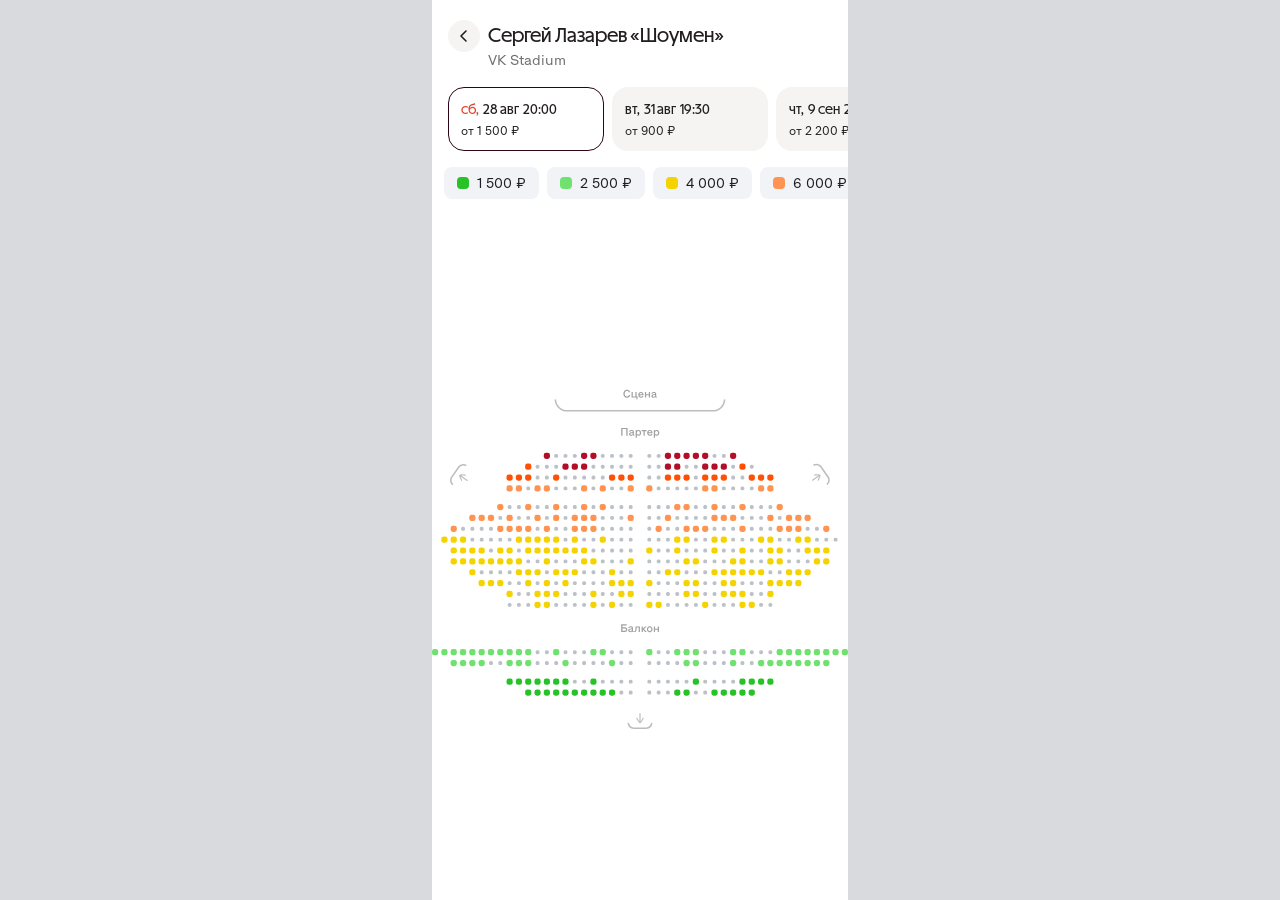
==== index.html @ 4e44afb6 "Начальная загрузка прототипа схемы зала Co-Authored-By: Claude Opus 5.5 (1M context) <noreply@anthro" ====
<!doctype html>
<html lang="ru">
<head>
    <meta charset="utf-8">
    <title>Схема зала — TLND-15971</title>
    <meta name="viewport" content="width=device-width, initial-scale=1, maximum-scale=1, user-scalable=no">
    <link rel="stylesheet" href="css/colors_and_type.css">
    <link rel="stylesheet" href="css/styles.css">
</head>
<body>
<div class="app">
    <!-- 1. Шапка -->
    <header class="header">
        <!-- заголовок -->
        <div class="title">
            <button class="icon-btn" type="button" aria-label="Назад"></button>
            <div class="title-text">
                <div class="ttl">
                    <span class="ttl-inner"></span>
                    <span class="ttl-fade ttl-fade-l"></span>
                    <span class="ttl-fade ttl-fade-r"></span>
                </div>
                <div class="sub"></div>
            </div>
        </div>
        <!-- лента сеансов -->
        <div class="tabs">
            <div class="scroller"></div>
        </div>
        <!-- легенда цен -->
        <div class="legend"></div>
    </header>

    <!-- 2. Схема зала (пан/зум) -->
    <div class="map-viewport">
        <div class="map-content">
            <!-- инлайн-SVG схемы инжектится из assets/hall.svg (вектор в DOM) -->
            <div class="hall-svg" role="img" aria-label="Схема зала"></div>
        </div>
    </div>

    <!-- 3. Нижний блок: билеты + CTA -->
    <div class="floating">
        <div class="slider"><div class="slider-track"></div></div>
        <button class="cta" type="button"></button>
    </div>
</div>

<script type="module" src="js/main.js"></script>
</body>
</html>
---- css/colors_and_type.css ----
/* ============================================================
   Granit Design System — Foundation tokens (Light)
   Source: skill-granit-library/DESIGN.md (Granit Base Figma)
   ============================================================ */

/* ---------- Fonts ---------- */
@font-face {
  font-family: "Tercia";
  src: url("../fonts/Tercia-Light.otf") format("opentype");
  font-weight: 300;
  font-style: normal;
  font-display: swap;
}
@font-face {
  font-family: "Tercia";
  src: url("../fonts/Tercia-Regular.otf") format("opentype");
  font-weight: 400;
  font-style: normal;
  font-display: swap;
}
@font-face {
  font-family: "Statika";
  src: url("../fonts/Statika-Light.otf") format("opentype");
  font-weight: 300;
  font-style: normal;
  font-display: swap;
}
@font-face {
  font-family: "Statika";
  src: url("../fonts/Statika-Regular.otf") format("opentype");
  font-weight: 400;
  font-style: normal;
  font-display: swap;
}
@font-face {
  font-family: "Statika";
  src: url("../fonts/Statika-Medium.otf") format("opentype");
  font-weight: 500;
  font-style: normal;
  font-display: swap;
}
@font-face {
  font-family: "Statika";
  src: url("../fonts/Statika-Bold.otf") format("opentype");
  font-weight: 700;
  font-style: normal;
  font-display: swap;
}
@font-face {
  font-family: "Statika";
  src: url("../fonts/Statika-Black.otf") format("opentype");
  font-weight: 900;
  font-style: normal;
  font-display: swap;
}

:root {
  /* ---------- Font families ---------- */
  --font-serif: "Tercia", "Lora", Georgia, "Times New Roman", serif;
  --font-sans:  "Statika", "Inter", "Helvetica Neue", Arial, sans-serif;

  /* ---------- Text (Light) ---------- */
  --text-primary:           #231d1f;
  --text-secondary:         #706e6f;
  --text-tertiary:          #a2a0a1;
  --text-inverted:          #fafafa;
  --text-positive:          #2ab22a;
  --text-negative:          #e5402e;
  --text-warning:           #f59400;
  --text-link:              #208ef5;
  --text-link-inverted:     #5abefa;
  --text-secondary-link:    #706e6f;

  /* ---------- Background (Light) ---------- */
  --bg-primary:             #ffffff;
  --bg-primary-elevated:    #fafafa;
  --bg-secondary:           #f5f4f2;
  --bg-secondary-elevated:  #ffffff;
  --bg-modal:               #ffffff;
  --bg-inverted:            #231d1f;
  --bg-overlay:             rgba(15, 15, 15, 0.50);
  --bg-stroke:              rgba(162, 162, 162, 0.50);
  --bg-stroke-disabled:     rgba(162, 162, 162, 0.25);

  /* ---------- Brand ---------- */
  --brand-mts:              #ff0032;
  --brand-mts-money:        #8f8fff;
  --brand-mts-money-text:   #7878d6;
  --brand-mts-money-stroke: #e3e3ff;

  /* Ticketland brand gradient (cover, hero) */
  --brand-grad-cover:       linear-gradient(90deg, #7d0a5f 0%, #c30a57 100%);
  --brand-grad-hero:        linear-gradient(135deg, #4e0a76 0%, #c30a57 45%, #ff5005 100%);
  --brand-pink:             #c30a57;
  --brand-plum:             #7d0a5f;
  --brand-wine:             #2d0514;

  /* ---------- Icons (Light) ---------- */
  --icon-primary:           #231d1f;
  --icon-secondary:         #a2a0a1;
  --icon-tertiary:          #bebdbd;
  --icon-inverted:          #fafafa;

  /* ---------- Controls (Light) ---------- */
  --ctrl-primary:           #ff5005; /* CTA orange */
  --ctrl-primary-hover:     #ff6a2b;
  --ctrl-primary-press:     #c32d0a;
  --ctrl-secondary:         #f5f4f2;
  --ctrl-secondary-hover:   #ececea;
  --ctrl-active:            #2d0514;
  --ctrl-inactive:          rgba(162, 160, 161, 0.20);
  --ctrl-stroke:            #a2a0a1;
  --ctrl-alternative:       #ffffff;

  /* ---------- Accent (Light) ---------- */
  --accent-active:          #0887ff;
  --accent-positive:        #27c227;
  --accent-warning:         #fa9b0a;
  --accent-negative:        #ff5005;

  /* ---------- Badges (Light) ---------- */
  --badge-neutral:          #f5f4f2;
  --badge-sapphire:         #bfebff;
  --badge-emerald:          #c1f5c1;
  --badge-citrine:          #fff3a6;
  --badge-garnet:           #ffccd4;
  --badge-amethyst:         #dec5ed;
  --badge-topaz:            #fae7d2;
  --badge-ruby:             #e5beda;
  --badge-amber:            #ebcec0;
  --badge-light:            rgba(242, 243, 247, 0.70);
  --badge-dark:             rgba(42, 42, 42, 0.50);

  /* ---------- Constant scale (used in charts & illustration) ---------- */
  --gs-900: #000000; --gs-800: #1d2023; --gs-700: #2c3135; --gs-600: #434a51;
  --gs-500: #626c77; --gs-400: #969fa8; --gs-300: #bbc1c7; --gs-200: #e2e5eb;
  --gs-100: #f2f3f7; --gs-0:   #ffffff;

  --ruby-900:  #7d0a5f; --ruby-700: #a80d80; --ruby-500: #e317b7; --ruby-300: #e06ec3; --ruby-100: #e5beda;
  --gar-900:   #6e140f; --gar-700:  #b20e27; --gar-500:  #e32441; --gar-300:  #f591a0; --gar-100:  #ffccd4;
  --amb-900:   #8e2209; --amb-700:  #c32d0a; --amb-500:  #ff5005; --amb-300:  #ff9452; --amb-100:  #ebcec0;
  --top-900:   #743c0c; --top-700:  #b86404; --top-500:  #fa9b0a; --top-300:  #f0bf87; --top-100:  #fae7d2;
  --cit-900:   #765e0a; --cit-700:  #c29500; --cit-500:  #f5d300; --cit-300:  #ffe64b; --cit-100:  #fff3a6;
  --eme-900:   #1c631c; --eme-700:  #289a28; --eme-500:  #27c227; --eme-300:  #6ee16e; --eme-100:  #c1f5c1;
  --sap-900:   #0d4d73; --sap-700:  #0277bd; --sap-500:  #0887ff; --sap-300:  #5abefa; --sap-100:  #bfebff;
  --ame-900:   #4e0a76; --ame-700:  #7304b5; --ame-500:  #a000ff; --ame-300:  #bc7be3; --ame-100:  #dec5ed;

  /* ---------- Brand gradients ---------- */
  --grad-garnet-darker:    linear-gradient(135deg, #2d0514 0%, #b20e27 100%);
  --grad-amber-darker:     linear-gradient(135deg, #2d0514 0%, #c32d0a 100%);
  --grad-ruby-amber:       linear-gradient(135deg, #7d0a5f 0%, #c32d0a 100%);
  --grad-amethyst-amber:   linear-gradient(135deg, #a000ff 0%, #ff5005 100%);
  --grad-amethyst-garnet:  linear-gradient(135deg, #a000ff 0%, #f591a0 100%);
  --grad-ruby-garnet:      linear-gradient(135deg, #e317b7 0%, #f591a0 100%);
  --grad-amber:            linear-gradient(135deg, #c32d0a 0%, #ff9452 100%);
  --grad-amber-topaz-dark: linear-gradient(135deg, #ff5005 0%, #fa9b0a 100%);
  --grad-amber-topaz-lt:   linear-gradient(135deg, #ff9452 0%, #f0c887 50%, #fae7d2 100%);
  --grad-garnet-citrine:   linear-gradient(135deg, #f591a0 0%, #ffe64b 100%);
  --grad-topaz-citrine:    linear-gradient(135deg, #fa9b0a 0%, #ffe64b 50%, #fff3a6 100%);
  --grad-citrine:          linear-gradient(135deg, #ffe64b 0%, #fff3a6 100%);
  --grad-topaz:            linear-gradient(135deg, #f0c887 0%, #fae7d2 100%);
  --grad-topaz-lighter:    linear-gradient(135deg, #fae7d2 0%, #fdf9f5 100%);

  /* ---------- Shadows (2-layer; base #231d1f) ---------- */
  --shadow-lowest:        0 4px 16px 0 rgba(35,29,31,0.04), 0 0 6px 0 rgba(35,29,31,0.04);
  --shadow-low:           0 8px 20px 0 rgba(35,29,31,0.06), 0 4px 24px 0 rgba(35,29,31,0.04);
  --shadow-middle:        0 8px 20px 0 rgba(35,29,31,0.06), 0 4px 24px 0 rgba(35,29,31,0.04);
  --shadow-high:          0 18px 20px 0 rgba(35,29,31,0.08), 0 6px 24px 0 rgba(35,29,31,0.06);
  --shadow-upper-middle:  0 -8px 24px 0 rgba(35,29,31,0.06), 0 -2px 24px 0 rgba(35,29,31,0.04);

  /* ---------- Radii ---------- */
  --r-2:   2px;   /* favicon glyph chip */
  --r-4:   4px;
  --r-8:   8px;
  --r-12: 12px;   /* small cards, inputs */
  --r-16: 16px;   /* event/movie cards */
  --r-20: 20px;
  --r-24: 24px;   /* modals, banners */
  --r-32: 32px;
  --r-full: 9999px; /* pill buttons, badges, search */

  /* ---------- Spacing scale (multiples of 4) ---------- */
  --s-2:  2px;  --s-4:  4px;  --s-6:  6px;  --s-8:  8px;
  --s-12: 12px; --s-16: 16px; --s-20: 20px; --s-24: 24px;
  --s-32: 32px; --s-40: 40px; --s-48: 48px; --s-56: 56px;
  --s-64: 64px; --s-80: 80px; --s-96: 96px; --s-120: 120px;

  /* ---------- Background blur ---------- */
  --blur-overlay: 50px;   /* full-page overlays */
  --blur-chip:    15px;   /* badges, floating buttons */

  /* ---------- Layout grid ---------- */
  --grid-desktop-max: 1920px;
  --grid-desktop-cols: 12;
  --grid-desktop-gutter: 36px;
  --grid-mobile-gutter: 16px;
  --grid-mobile-margin: 16px;

  /* ---------- Type tokens (Desktop) ---------- */
  --fs-h1: 56px;    --lh-h1: 63px;
  --fs-h2: 40px;    --lh-h2: 45px;
  --fs-h3: 24px;    --lh-h3: 27px;
  --fs-h4: 20px;    --lh-h4: 22.5px;
  --fs-sub: 20px;   --lh-sub: 30px;
  --fs-p1: 20px;    --lh-p1: 30px;
  --fs-p2: 16px;    --lh-p2: 24px;
  --fs-p3: 14px;    --lh-p3: 21px;
  --fs-c1: 12px;    --lh-c1: 18px;
  --fs-c2: 10px;    --lh-c2: 15px;
  --fs-promo1: 88px; --lh-promo1: 99px;
  --fs-promo2: 72px; --lh-promo2: 81px;
  --fs-promo3: 56px; --lh-promo3: 63px;
}

/* Mobile overrides (apply with media query when needed) */
@media (max-width: 768px) {
  :root {
    --fs-h1: 32px;  --lh-h1: 40px;
    --fs-h2: 24px;  --lh-h2: 27px;
    --fs-sub: 16px; --lh-sub: 24px;
  }
}

/* ============================================================
   Semantic typography classes (use directly or @extend)
   ============================================================ */
.gr-h1, h1 {
  font-family: var(--font-serif);
  font-weight: 400;
  font-size: var(--fs-h1);
  line-height: var(--lh-h1);
  color: var(--text-primary);
  letter-spacing: 0;
  margin: 0;
}
.gr-h2, h2 {
  font-family: var(--font-serif);
  font-weight: 400;
  font-size: var(--fs-h2);
  line-height: var(--lh-h2);
  color: var(--text-primary);
  margin: 0;
}
.gr-h3, h3 {
  font-family: var(--font-sans);
  font-weight: 500;
  font-size: var(--fs-h3);
  line-height: var(--lh-h3);
  letter-spacing: -0.5px;
  color: var(--text-primary);
  margin: 0;
}
.gr-h4, h4 {
  font-family: var(--font-sans);
  font-weight: 500;
  font-size: var(--fs-h4);
  line-height: var(--lh-h4);
  letter-spacing: -0.5px;
  color: var(--text-primary);
  margin: 0;
}
.gr-subtitle, .gr-sub-reg {
  font-family: var(--font-sans);
  font-weight: 400;
  font-size: var(--fs-sub);
  line-height: var(--lh-sub);
  color: var(--text-primary);
}
.gr-sub-med {
  font-family: var(--font-sans);
  font-weight: 500;
  font-size: var(--fs-sub);
  line-height: var(--lh-sub);
  color: var(--text-primary);
}
.gr-p1     { font: 400 var(--fs-p1)/var(--lh-p1) var(--font-sans); color: var(--text-primary); }
.gr-p1-med { font: 500 var(--fs-p1)/var(--lh-p1) var(--font-sans); color: var(--text-primary); }
.gr-p2, p  { font: 400 var(--fs-p2)/var(--lh-p2) var(--font-sans); color: var(--text-primary); margin: 0; }
.gr-p2-med { font: 500 var(--fs-p2)/var(--lh-p2) var(--font-sans); color: var(--text-primary); }
.gr-p3     { font: 400 var(--fs-p3)/var(--lh-p3) var(--font-sans); color: var(--text-primary); }
.gr-p3-med { font: 500 var(--fs-p3)/var(--lh-p3) var(--font-sans); color: var(--text-primary); }

.gr-c1     { font: 400 var(--fs-c1)/var(--lh-c1) var(--font-sans); color: var(--text-secondary); }
.gr-c1-med { font: 500 var(--fs-c1)/var(--lh-c1) var(--font-sans); color: var(--text-primary); }
.gr-c2     { font: 400 var(--fs-c2)/var(--lh-c2) var(--font-sans); color: var(--text-secondary); }
.gr-c2-med { font: 500 var(--fs-c2)/var(--lh-c2) var(--font-sans); color: var(--text-primary); letter-spacing: 0.02em; }

/* Tercia "Accent" — same sizes as P1-P3 but serif */
.gr-a1 { font: 400 var(--fs-p1)/var(--lh-p1) var(--font-serif); color: var(--text-primary); }
.gr-a2 { font: 400 var(--fs-p2)/var(--lh-p2) var(--font-serif); color: var(--text-primary); }
.gr-a3 { font: 400 var(--fs-p3)/var(--lh-p3) var(--font-serif); color: var(--text-primary); }

/* Uppercase variants — short labels only */
.gr-upp { text-transform: uppercase; letter-spacing: 0.02em; }

/* Promo (DEPRECATED — only for legacy hero blocks) */
.gr-promo1 { font: 400 var(--fs-promo1)/var(--lh-promo1) var(--font-serif); color: var(--text-primary); }
.gr-promo2 { font: 400 var(--fs-promo2)/var(--lh-promo2) var(--font-serif); color: var(--text-primary); }
.gr-promo3 { font: 400 var(--fs-promo3)/var(--lh-promo3) var(--font-serif); color: var(--text-primary); }

/* Base body */
html, body {
  font-family: var(--font-sans);
  color: var(--text-primary);
  background: var(--bg-primary);
  -webkit-font-smoothing: antialiased;
  text-rendering: optimizeLegibility;
}
a { color: var(--text-link); text-decoration: none; }
a:hover { text-decoration: underline; }
---- css/styles.css ----
/* ============================================================
   Hall — схема зала (TLND-15971)
   Мобильный лейаут, max-width 416px, fluid.
   Значения из Figma (4902-80250) + токены Granit (colors_and_type.css).
   Компактификация/marquee — порт логики из handoff.
   ============================================================ */

*, *::before, *::after { box-sizing: border-box; }

html, body {
    margin: 0;
    background: #d9dade;                 /* фон вокруг «телефона» */
    font-family: var(--font-sans);
    color: var(--text-primary);
    -webkit-font-smoothing: antialiased;
    -moz-osx-font-smoothing: grayscale;
    text-rendering: optimizeLegibility;
}

/* ---------- Каркас экрана ---------- */
.app {
    position: relative;
    width: 100%;
    max-width: 416px;
    height: 100dvh;
    margin: 0 auto;
    background: var(--bg-primary);
    display: flex;
    flex-direction: column;
    overflow: hidden;
    /* без внешней тени/свечения — в Figma её нет (пиксель-перфект) */
}

/* ============================================================
   1. Шапка
   ============================================================ */
/* Шапка — ПЛАВАЮЩИЙ оверлей над схемой (как нижний блок): схема уходит ПОД
   неё и заполняет весь вьюпорт. Абсолют сверху, непрозрачный фон. */
.header {
    position: absolute;
    top: 0;
    left: 0;
    right: 0;
    z-index: 5;
    background: var(--bg-primary);
    display: flex;
    flex-direction: column;
    gap: 16px;
    padding-bottom: 8px;
}

/* ---- 1.1 Заголовок ---- */
.title {
    display: flex;
    gap: 8px;
    align-items: flex-start;
    padding: 20px 16px 0;
    min-width: 0;
}
.icon-btn {
    flex: 0 0 auto;
    width: 32px;
    height: 32px;
    border: 0;
    padding: 0;
    border-radius: 999px;
    background: var(--ctrl-secondary);
    color: var(--icon-primary);
    display: inline-flex;
    align-items: center;
    justify-content: center;
    cursor: pointer;
    -webkit-tap-highlight-color: transparent;
    transition: width 220ms cubic-bezier(0.2, 0, 0, 1),
                height 220ms cubic-bezier(0.2, 0, 0, 1),
                background-color 150ms ease-out;
}
.icon-btn:active { background: var(--ctrl-secondary-hover); }
/* компакт: плоский шеврон 22×22 без фона */
.header.compact .icon-btn {
    width: 22px;
    height: 22px;
    background: transparent;
}
.header.compact .icon-btn:active { background: transparent; }

.title-text {
    flex: 1 1 auto;
    min-width: 0;
    display: flex;
    flex-direction: column;
    gap: 0;
}
.header.compact .title-text {
    flex-direction: row;
    align-items: baseline;
    gap: 6px;
}

/* заголовок — развёрнутый (serif, A1 20/30) */
.ttl {
    font-family: var(--font-serif);
    font-weight: 400;
    font-size: var(--fs-p1);          /* 20px */
    line-height: var(--lh-p1);        /* 30px */
    color: var(--text-primary);
    overflow: hidden;
    text-overflow: ellipsis;
    white-space: nowrap;
    flex: 0 1 auto;
    min-width: 0;
}
/* заголовок — компакт (sans 600, 14px). БЕЗ transition на font-size. */
.header.compact .ttl {
    font-family: var(--font-sans);
    font-size: 14px;
    line-height: var(--lh-c1);        /* 18px */
    font-weight: 600;
    letter-spacing: 0;
    flex: 0 0 auto;
}
/* заголовок — окно marquee */
.header.compact.marquee .ttl {
    position: relative;
    width: 125px;
    max-width: 125px;
    overflow: hidden;
    text-overflow: clip;
}
.header.compact.marquee .ttl .ttl-inner {
    display: inline-block;
    white-space: nowrap;
    will-change: transform;
}
/* краевые градиенты marquee — opacity из JS */
.ttl-fade { display: none; }
.header.compact.marquee .ttl-fade {
    display: block;
    position: absolute;
    top: 0;
    bottom: 0;
    width: 18px;
    pointer-events: none;
    opacity: 0;
    z-index: 1;
}
.header.compact.marquee .ttl-fade-l {
    left: 0;
    background: linear-gradient(90deg, var(--bg-primary) 20%, rgba(255, 255, 255, 0) 100%);
}
.header.compact.marquee .ttl-fade-r {
    right: 0;
    background: linear-gradient(270deg, var(--bg-primary) 20%, rgba(255, 255, 255, 0) 100%);
}

/* подзаголовок — площадка (P3 14/21) */
.sub {
    font: 400 var(--fs-p3)/var(--lh-p3) var(--font-sans);
    color: var(--text-secondary);
    overflow: hidden;
    text-overflow: ellipsis;
    white-space: nowrap;
}
.header.compact .sub {
    font-size: 14px;
    letter-spacing: 0;
    line-height: var(--lh-c1);
    flex: 0 1 auto;
    min-width: 24px;
    position: relative;
    padding-left: 12px;
}
.header.compact .sub::before {          /* точка-разделитель */
    content: "";
    position: absolute;
    left: 3px;
    top: 50%;
    transform: translateY(-50%);
    width: 3px;
    height: 3px;
    border-radius: 50%;
    background: var(--text-tertiary);
}

/* ---- 1.2 Лента сеансов (табы) ---- */
.tabs {
    position: relative;
    width: 100%;
    min-width: 0;
    overflow: hidden;
}
.tabs .scroller {
    display: flex;
    gap: 8px;
    overflow-x: auto;
    scrollbar-width: none;
    padding: 0 16px;
    scroll-padding-left: 16px;
    scroll-behavior: smooth;
}
.tabs .scroller::-webkit-scrollbar { display: none; }

.tab {
    flex: 0 0 156px;
    width: 156px;
    height: 64px;
    box-sizing: border-box;
    background: var(--bg-secondary);
    border: 1px solid transparent;
    border-radius: 16px;
    padding: 8px 12px;
    cursor: pointer;
    display: flex;
    flex-direction: column;
    justify-content: center;
    text-align: left;
    -webkit-tap-highlight-color: transparent;
    user-select: none;
    transition:
        background-color 150ms ease-out,
        border-color 150ms ease-out,
        flex-basis 220ms cubic-bezier(0.2, 0, 0, 1),
        width 220ms cubic-bezier(0.2, 0, 0, 1),
        height 220ms cubic-bezier(0.2, 0, 0, 1),
        padding 220ms cubic-bezier(0.2, 0, 0, 1);
}
.tab.active {
    background: var(--bg-modal);
    border-color: var(--ctrl-active);   /* #2d0514 */
}
/* строка даты — Tercia A3 14/21 */
.tab .tab-date {
    display: inline-flex;
    gap: 4px;
    align-items: center;
    font: 400 var(--fs-p3)/var(--lh-p3) var(--font-serif);
    color: var(--text-primary);
    white-space: nowrap;
}
.tab .tab-date .wd { color: var(--text-primary); }
.tab .tab-date.weekend .wd { color: var(--text-negative); }
/* строка цены — Statika C1 12/18 */
.tab .tab-price {
    font: 400 var(--fs-c1)/var(--lh-c1) var(--font-sans);
    color: var(--text-primary);
    white-space: nowrap;
    margin-top: 2px;
}
.tab .tab-compact { display: none; }

/* компакт-таб — пилюля «28 авг · 20:00» */
.tabs.compact .tab {
    flex: 0 0 auto;
    width: auto;
    height: auto;
    padding: 5px 12px;
    border-radius: 999px;
    flex-direction: row;
    align-items: center;
    justify-content: center;
}
.tabs.compact .tab .tab-date,
.tabs.compact .tab .tab-price { display: none; }
.tabs.compact .tab .tab-compact {
    display: inline-flex;
    align-items: center;
    gap: 6px;
    font: 500 12px/16px var(--font-sans);
    color: var(--text-primary);
    white-space: nowrap;
}
.tabs.compact .tab .tab-compact .sep {
    width: 2.5px;
    height: 2.5px;
    border-radius: 50%;
    background: var(--text-tertiary);
    display: inline-block;
}
.tabs.compact .tab .tab-compact .time {
    color: var(--text-secondary);
    font-weight: 400;
}
.tabs.compact .tab.active .tab-compact .time {
    color: var(--text-primary);
    font-weight: 500;
}

/* ---- 1.3 Легенда цен (Hall price filter) ---- */
.legend {
    display: flex;
    flex-wrap: nowrap;
    gap: 8px;
    overflow-x: auto;
    scrollbar-width: none;
    padding: 0 12px 8px;
    scroll-padding-left: 12px;
    transition: padding 220ms cubic-bezier(0.2, 0, 0, 1);
}
.legend::-webkit-scrollbar { display: none; }
.legend .pill {
    flex: 0 0 auto;
    display: inline-flex;
    align-items: center;
    gap: 8px;
    height: 32px;
    padding: 8px 12px;
    background: #f2f3f7;                 /* background/secondary (MTS scale) */
    border: 1.5px solid transparent;    /* место под цветную обводку активной пилюли */
    border-radius: 8px;
    font: 400 14px/20px var(--font-sans);
    color: #1d2023;
    white-space: nowrap;
    cursor: pointer;                    /* пилюля = кликабельный фильтр цены */
    -webkit-appearance: none;
    appearance: none;
    transition: background 160ms cubic-bezier(0.2, 0, 0, 1),
                border-color 160ms cubic-bezier(0.2, 0, 0, 1);
}
/* Активный фильтр: цветная обводка в цвет тира (--ring), светлый фон. */
.legend .pill.active {
    background: #fff;
    border-color: var(--ring);
}
.legend .pill .sw {
    width: 12px;
    height: 12px;
    border-radius: 4px;
    flex: 0 0 auto;
}

/* ============================================================
   2. Схема зала (пан/зум)
   ============================================================ */
/* Схема — слой на ВЕСЬ вьюпорт (край в край, полная ширина и высота),
   абсолют inset:0, ПОД оверлеями (шапка z5, нижний блок z4). */
.map-viewport {
    position: absolute;
    inset: 0;
    z-index: 1;
    overflow: hidden;
    background: var(--bg-primary);
    touch-action: none;
    cursor: grab;
}
.map-viewport.grabbing { cursor: grabbing; }
.map-content {
    /* COVER: коробка заполняет весь вьюпорт; SVG внутри заполняет коробку.
       Аспект окна viewBox = аспекту коробки (считает JS) → SVG заполняет слой
       без леттербокса. Зум/пан идут через viewBox инлайн-SVG, а НЕ через CSS
       transform — здесь НЕТ will-change/translateZ/transform, иначе слой
       промоутится в GPU-текстуру и вектор мылит на зуме (композитинг). */
    position: absolute;
    inset: 0;
}
.map-content .hall-svg { display: block; width: 100%; height: 100%; }
/* инлайн-SVG схемы: заполняет box; зум через viewBox → всегда вектор */
.map-content .hall-svg svg {
    display: block;
    width: 100%;
    height: 100%;
    user-select: none;
    pointer-events: none;
}

/* --- Фильтр цены: бледнение невыбранных мест (REQ-1) ---
   Активен ≥1 тир → на <svg> класс .filtering (см. updateFade в js/main.js).
   Бледнеют только базовые 8×8-места схемы: доступные НЕ активных тиров и ВСЕ
   занятые (у занятого — оба rect: серая заливка + белая обводка, обе width=8).
   Места активного тира помечены .tier-active → остаются в полном цвете.
   Слои увеличения (.filter-layer) и выбора (.sel-layer) из бледнения ИСКЛЮЧЕНЫ,
   поэтому увеличенные копии и оранжевый маркер выбора не приглушаются. */
.map-content .hall-svg svg rect[width="8"] { transition: opacity .18s ease; }
.map-content .hall-svg svg.filtering rect[width="8"] { opacity: .25; }
.map-content .hall-svg svg.filtering rect[width="8"].tier-active { opacity: 1; }
.map-content .hall-svg svg.filtering .filter-layer rect[width="8"],
.map-content .hall-svg svg.filtering .sel-layer rect[width="8"] { opacity: 1; }

/* ============================================================
   3. Нижний блок — билеты + CTA
   ============================================================ */
/* Нижний блок — прозрачный оверлей над схемой (без белой подложки: низ схемы
   виден под билетами/кнопкой). Карта под ним cover-заполняет полную высоту.
   pointer-events: клики ловят только билеты/кнопка, пустоты — пропускают пан. */
.floating {
    position: absolute;
    left: 0;
    right: 0;
    bottom: 0;
    z-index: 4;
    display: flex;
    flex-direction: column;
    gap: 16px;                              /* Figma 4902-80252: gap 16 (галерея ↔ CTA) */
    padding: 32px 16px 16px;                /* pt 32 (было 24, +8px: градиент отодвинут вверх/дальше от кнопки), px 16, pb 16 */
    /* Подложка (Figma 4902-80252): вертикальный градиент белого — прозрачный сверху
       растворяется в сплошной белый к 15% и далее до низа. Верхний край плавно
       проявляется над схемой зала. Стопы/направление — по Figma + скринам редактора. */
    background: linear-gradient(180deg,
        rgba(255, 255, 255, 0) 0%,
        #ffffff 15%,
        #ffffff 100%);
    /* pointer-events:none — градиент НЕ перехватывает клики по схеме над галереей;
       ловят только билеты/кнопка (children ниже). */
    pointer-events: none;
}
.floating > * { pointer-events: auto; }

/* ---- 3.1 Галерея выбранных мест: КАРУСЕЛЬ (якорь активной зависит от позиции) ---- */
/* .slider — вьюпорт карусели: overflow visible, чтобы соседние карточки выглядывали
   краем (peek); финальный клип — на .app (max-width 416, hidden). Границы .slider
   = границам CTA (тот же padded-контейнер .floating), поэтому активная карточка
   выравнивается: первая — по левому краю, последняя — по правому, середина — по
   центру галереи (сам расчёт сдвига трека — в js/main.js: anchorOffset/targetXFor). */
.slider {
    position: relative;
    z-index: 2;             /* всё поддерево слайдера (билеты + их тени) рисуется ПОВЕРХ кнопки CTA (z-index 1).
                               .slider-track имеет transform → создаёт свой stacking-context, поэтому z-index
                               билетов (100/98) заскоуплены внутри .slider; чтобы тень активного билета легла
                               НА кнопку, поднимаем весь .slider над .cta именно здесь, на уровне .floating.
                               Стек всё равно кэпнут внутри .floating (z4 < header z5). */
    width: 100%;            /* = ширина кнопки CTA (тот же padded-контейнер .floating) */
    height: 64px;
    overflow: visible;      /* соседи выглядывают краями (peek) */
    pointer-events: none;   /* драг ловят сами карточки; пустоты пропускают пан схемы */
    touch-action: none;
}
/* Трек — абсолютная лента карточек, двигается по X (follow-the-finger + пружина) */
.slider-track {
    position: absolute;
    left: 0;
    top: 0;
    height: 100%;
    display: flex;
    align-items: center;
    gap: 8px;               /* зазор между билетами */
    will-change: transform;
}
/* Карточка билета (Figma Ticket 4898-91317 Selected=False / 4899-43051 Selected=True).
   ДВА состояния одного компонента, ОБА — HUG-content по ширине (в Figma у обоих
   ширина = Hug: класс без w-[…], только min-h/max-h; проверено get_design_context):
     • неактивная (Selected=False): H52, радиус 12, bg #fff, тень Shadows/Lowest
       (бордера НЕТ — заменён тенью), строка места P3 14/21, отступы px 12, gap 16, БЕЗ крестика;
     • активная  (Selected=True):  H64, радиус 16, bg #fff, тень Shadows/Middle,
       отступы px 16, gap 24, строка места P2 16/24, крестик × 24.
   Ширина карточки = ширина содержимого + 2×padding (hug). В КАРУСЕЛИ карточки лежат
   в ряд с зазором 8px (без перекрытия); активная едет в центр, соседи выглядывают
   краями (peek). Геометрию карусели JS считает по ФАКТИЧЕСКИМ offsetWidth (переменная
   ширина), глубину (z-index) правит покадрово. Без кругов/полосок. */
.ticket {
    position: relative;                   /* z-index для peek-глубины */
    pointer-events: auto;
    touch-action: none;
    box-sizing: border-box;
    width: max-content;                   /* hug: ширина по содержимому + padding (Figma Hug) */
    flex: 0 0 auto;
    background: var(--ctrl-alternative);  /* Figma 4898-91317: Background/Primary #ffffff */
    border: 0;                            /* Figma 4898-91317: бордера НЕТ — заменён тенью (в ноде нет border, только bg+radius+shadow) */
    border-radius: 12px;                  /* Figma 4898-91317: радиус 12 */
    height: 52px;                         /* Figma 4898-91317: 52 (min-h/max-h 52) */
    display: flex;
    align-items: center;
    gap: 16px;                            /* Figma 4898-91317: gap 16 */
    padding-left: 12px;                   /* Figma 4898-91317: px 12 */
    padding-right: 12px;                  /* Figma 4898-91317: px 12 */
    box-shadow: var(--shadow-lowest);     /* Figma 4898-91317: Shadows/Lowest 0 0 6px rgba(35,29,31,.04), 0 4px 16px rgba(35,29,31,.04) */
    overflow: hidden;
    cursor: grab;
    user-select: none;
    white-space: nowrap;
    /* плавный expand/collapse при смене активной; transform/opacity правит JS покадрово — их НЕ анимируем */
    transition: height 260ms cubic-bezier(0.2, 0.9, 0.25, 1.15),
                border-radius 260ms cubic-bezier(0.2, 0.9, 0.25, 1.15),
                background-color 160ms ease-out,
                box-shadow 160ms ease-out;
}
.slider.grabbing .ticket { cursor: grabbing; }
/* активная (Selected=True, Figma 4899-43051): h64, радиус 16, бордер 2px,
   px 16, gap 24. Оверрайдим базовый .ticket, чтобы правки Selected=False
   не протекали на активную. */
.ticket.active {
    height: 64px;                         /* Figma 4899-43051: 64 */
    background: var(--ctrl-alternative);  /* Figma 4899-43051: controls/alternative #ffffff */
    border: 0;                            /* Figma 4899-43051: без бордера */
    border-radius: 16px;                  /* Figma 4899-43051: радиус 16 */
    box-shadow: var(--shadow-middle);     /* Figma Shadows/Middle */
    gap: 16px;                            /* Figma 4899-43051 (размеченный скрин): gap 16 */
    padding-left: 16px;                   /* Figma 4899-43051: px-left 16 */
    padding-right: 12px;                  /* Figma 4899-43051 (размеченный скрин): px-right 12 */
}
.ticket .t-text {
    flex: 0 0 auto;
    display: flex;
    flex-direction: column;
    justify-content: center;
    white-space: nowrap;
}
.ticket .t-seat {
    font: 400 var(--fs-p3)/var(--lh-p3) var(--font-sans);   /* Selected=False (Figma 4898-91317): P3 14/21 */
    color: var(--text-primary);
}
/* активная (Selected=True) не переверстывается → исходный шрифт строки места P2 16/24 */
.ticket.active .t-seat {
    font: 400 var(--fs-p2)/var(--lh-p2) var(--font-sans);
}
.ticket .t-price {
    font: 400 var(--fs-p3)/var(--lh-p3) var(--font-sans);
    color: var(--text-secondary);
}
.ticket .t-x {
    flex: 0 0 auto;
    margin-left: auto;                    /* × — последний элемент, прижат к правому краю (padding-right) */
    width: 24px;                          /* Figma: иконка 24 */
    height: 24px;
    border: 0;
    background: transparent;
    padding: 0;
    color: var(--icon-primary);          /* Figma Icons/Primary #231d1f */
    cursor: pointer;
    align-items: center;
    justify-content: center;
    -webkit-tap-highlight-color: transparent;
    /* Figma: крестик есть ТОЛЬКО у активного (Selected=True), у неактивного его НЕТ.
       При hug-ширине неактивный крестик раздул бы ширину на gap+24 → исключаем из
       layout полностью (display:none), чтобы ширина неактивного = текст + 2×padding. */
    display: none;
    opacity: 1;
}
.ticket.active .t-x { display: inline-flex; }
.ticket .t-x svg { display: block; width: 24px; height: 24px; }   /* иконка × 24 */

/* Клон уходящей карточки при удалении (fade): рисуется поверх слайдера, вне потока,
   чтобы не ломать layout карусели. Наследует вид .ticket; геометрию/анимацию (scale→.2 +
   opacity→0) задаёт JS (deleteActiveTicket в js/main.js). */
.exit-clone {
    position: absolute;
    z-index: 200;
    margin: 0;
    cursor: default;
    pointer-events: none;
}

/* ---- 3.2 CTA ---- */
.cta {
    position: relative;                   /* нужен для z-index */
    z-index: 1;                           /* ниже .slider (z-index 2) → тень активного билета ложится поверх кнопки */
    width: 100%;
    height: 44px;                         /* Figma Button size 44 (node 4902:80257) */
    border: 0;
    border-radius: 22px;
    background: var(--ctrl-primary);      /* #ff5005 */
    color: var(--text-inverted);
    display: flex;
    align-items: center;
    justify-content: center;
    gap: 4px;                            /* Figma 4902:80257: gap 4 (текст ↔ шеврон) */
    padding: 0 16px 0 20px;              /* Figma 4902:80257: pl 20, pr 16 (правый меньше — под шеврон), верт. 0 */
    font: 500 var(--fs-p2)/var(--lh-p2) var(--font-sans);
    cursor: pointer;
    -webkit-tap-highlight-color: transparent;
}
.cta:active { background: var(--ctrl-primary-press); }
.cta .cta-ico { flex: 0 0 auto; display: inline-flex; color: var(--icon-inverted); }   /* Figma: Chevron Right, Icons/Inverted #fafafa */
.cta .cta-ico svg { display: block; width: 24px; height: 24px; }                        /* Figma: иконка 24×24 */

/* ============================================================
   Окно «твиков» — bottom-sheet (Figma 4960-122090 «Dialog / Mobile»).
   Каркас окна из макета; КОНТЕНТ пустой (плейсхолдер под будущие твики).
   Логика/жест открытия — js/tweaks.js.
   ============================================================ */
.tweaks-overlay {
    position: absolute;
    inset: 0;
    z-index: 10;                          /* выше шапки (z5) и нижнего блока (z4) */
    display: none;                        /* скрыто по умолчанию */
    align-items: flex-end;                /* лист прижат к низу (justify-end) */
    justify-content: center;
    background: var(--bg-overlay);        /* Figma Background/Overlay #0f0f0f80 */
    animation: tweaks-overlay-in .24s ease;
}
.tweaks-overlay.is-open { display: flex; }
@keyframes tweaks-overlay-in { from { opacity: 0; } to { opacity: 1; } }

.tweaks-sheet {
    width: 100%;
    max-height: 728px;                    /* Figma Content max-h */
    background: var(--bg-modal);          /* #ffffff */
    border-top-left-radius: var(--r-16);  /* 16px */
    border-top-right-radius: var(--r-16);
    /* Figma Content drop-shadow: 0 -2 12 / 0 -8 12 (база #231d1f) */
    box-shadow: 0 -2px 12px 0 rgba(35,29,31,0.04), 0 -8px 12px 0 rgba(35,29,31,0.06);
    display: flex;
    flex-direction: column;
    align-items: center;
    animation: tweaks-slide-up .24s ease;
}
@keyframes tweaks-slide-up { from { transform: translateY(100%); } to { transform: translateY(0); } }

/* Хедер: заголовок + подзаголовок + кнопка закрытия (Figma Dialog title) */
.tweaks-head {
    display: flex;
    align-items: flex-start;              /* Figma: Icon button — items-start */
    gap: var(--s-8);                      /* 8px */
    width: 100%;
    min-height: 72px;                     /* Figma min-h-72 */
    padding: 20px 20px 16px;              /* Figma pt20 pb16 px20 */
}
.tweaks-title-wrap {
    flex: 1 0 0;
    min-width: 0;
    display: flex;
    flex-direction: column;
    gap: var(--s-4);                      /* 4px */
}
.tweaks-title {                           /* Figma H3 Desktop: Statika Medium 24/27, -0.5 */
    font-family: var(--font-sans);
    font-weight: 500;
    font-size: 24px;
    line-height: 27px;
    letter-spacing: -0.5px;
    color: var(--text-primary);           /* #231d1f */
    margin: 0;
}
.tweaks-sub {                             /* Figma P2 Regular: Statika Regular 16/24 */
    font-family: var(--font-sans);
    font-weight: 400;
    font-size: 16px;
    line-height: 24px;
    color: var(--text-secondary);         /* #706e6f */
    margin: 0;
}
.tweaks-close {                           /* Figma Icon button: 44×44, Controls/Secondary, круг */
    flex: 0 0 auto;
    width: 44px;
    height: 44px;
    border: 0;
    padding: 0;
    border-radius: var(--r-full);         /* rounded-22 → круг */
    background: var(--ctrl-secondary);    /* #f5f4f2 */
    color: var(--icon-primary);           /* крестик #231d1f */
    display: inline-flex;
    align-items: center;
    justify-content: center;
    cursor: pointer;
    -webkit-tap-highlight-color: transparent;
}
.tweaks-close svg { display: block; width: 24px; height: 24px; }

/* Пустая область контента — плейсхолдер под будущие твики (Figma Modal content h-192) */
.tweaks-body {
    width: 100%;
    height: 192px;
}

/* Группа кнопок (Figma Button group: gap8, px20 pb24, без pt) */
.tweaks-actions {
    display: flex;
    flex-direction: column;
    align-items: center;
    gap: var(--s-8);                      /* 8px */
    width: 100%;
    padding: 0 20px 24px;                 /* Figma px20 pb24 */
}
.tweaks-btn {                             /* Figma Button: min/max-h 44, rounded-22, Statika Medium 16/24 */
    width: 100%;
    min-height: 44px;
    max-height: 44px;
    border: 0;
    border-radius: var(--r-full);         /* 22px pill */
    padding: 0 20px;
    font: 500 var(--fs-p2)/var(--lh-p2) var(--font-sans);
    text-align: center;
    cursor: pointer;
    -webkit-tap-highlight-color: transparent;
}
.tweaks-btn-primary   { background: var(--ctrl-primary);     color: var(--text-inverted); }  /* #ff5005 / #fafafa */
.tweaks-btn-secondary { background: var(--ctrl-alternative); color: var(--text-primary);  }  /* #ffffff / #231d1f */
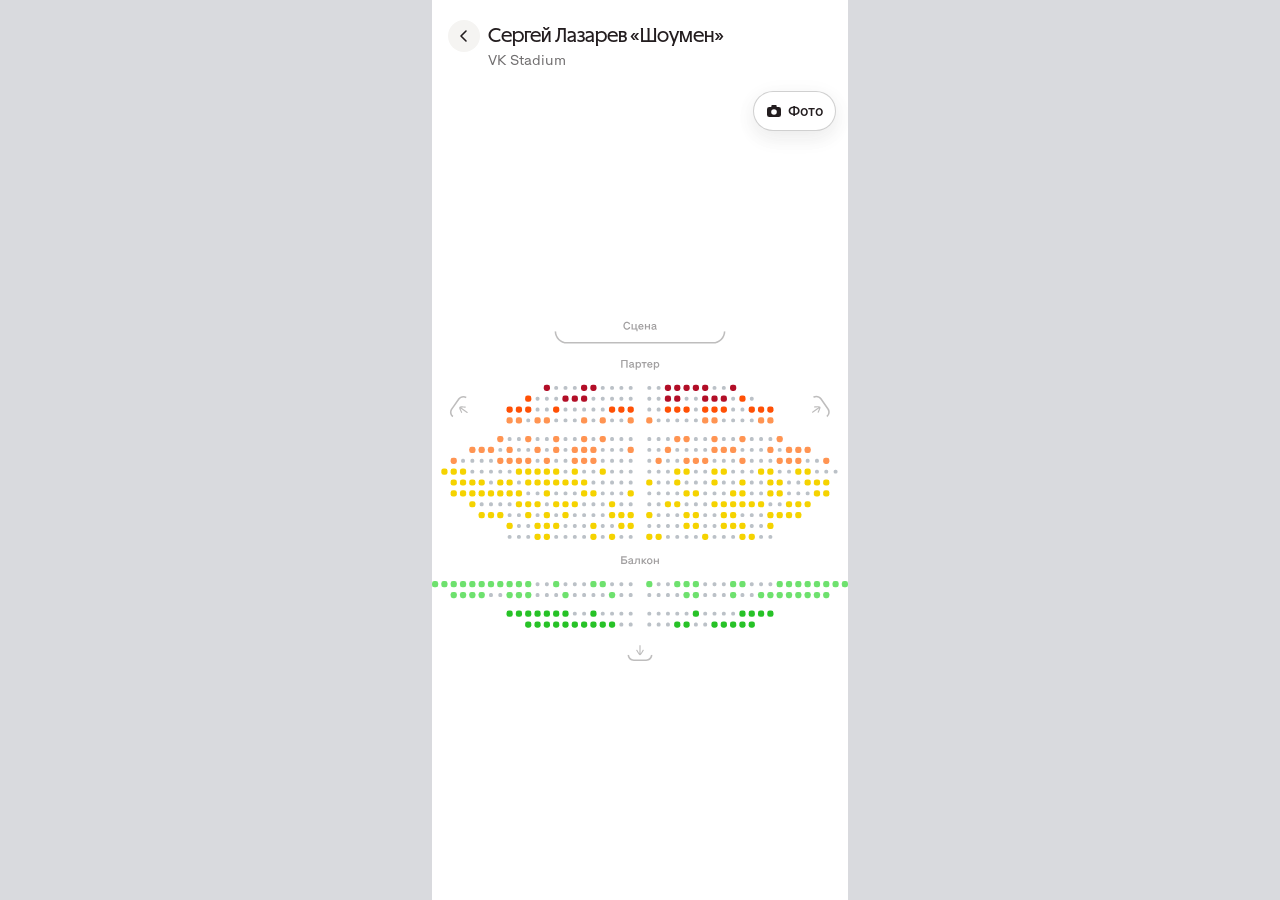
==== commit a2b848d7: "Прототип фото на схеме зала: режим фото, метки, карточка, кластеризация Co-Authored-By: Claude Opus " ====
--- a/index.html
+++ b/index.html
@@ -6,6 +6,7 @@
     <meta name="viewport" content="width=device-width, initial-scale=1, maximum-scale=1, user-scalable=no">
     <link rel="stylesheet" href="css/colors_and_type.css">
     <link rel="stylesheet" href="css/styles.css">
+    <link rel="stylesheet" href="css/photos.css">
 </head>
 <body>
 <div class="app">
@@ -15,20 +16,10 @@
         <div class="title">
             <button class="icon-btn" type="button" aria-label="Назад"></button>
             <div class="title-text">
-                <div class="ttl">
-                    <span class="ttl-inner"></span>
-                    <span class="ttl-fade ttl-fade-l"></span>
-                    <span class="ttl-fade ttl-fade-r"></span>
-                </div>
+                <div class="ttl"></div>
                 <div class="sub"></div>
             </div>
         </div>
-        <!-- лента сеансов -->
-        <div class="tabs">
-            <div class="scroller"></div>
-        </div>
-        <!-- легенда цен -->
-        <div class="legend"></div>
     </header>
 
     <!-- 2. Схема зала (пан/зум) -->
--- a/css/styles.css
+++ b/css/styles.css
@@ -2,7 +2,6 @@
    Hall — схема зала (TLND-15971)
    Мобильный лейаут, max-width 416px, fluid.
    Значения из Figma (4902-80250) + токены Granit (colors_and_type.css).
-   Компактификация/marquee — порт логики из handoff.
    ============================================================ */
 
 *, *::before, *::after { box-sizing: border-box; }
@@ -71,18 +70,9 @@
     justify-content: center;
     cursor: pointer;
     -webkit-tap-highlight-color: transparent;
-    transition: width 220ms cubic-bezier(0.2, 0, 0, 1),
-                height 220ms cubic-bezier(0.2, 0, 0, 1),
-                background-color 150ms ease-out;
+    transition: background-color 150ms ease-out;
 }
 .icon-btn:active { background: var(--ctrl-secondary-hover); }
-/* компакт: плоский шеврон 22×22 без фона */
-.header.compact .icon-btn {
-    width: 22px;
-    height: 22px;
-    background: transparent;
-}
-.header.compact .icon-btn:active { background: transparent; }
 
 .title-text {
     flex: 1 1 auto;
@@ -90,11 +80,6 @@
     display: flex;
     flex-direction: column;
     gap: 0;
-}
-.header.compact .title-text {
-    flex-direction: row;
-    align-items: baseline;
-    gap: 6px;
 }
 
 /* заголовок — развёрнутый (serif, A1 20/30) */
@@ -110,48 +95,6 @@
     flex: 0 1 auto;
     min-width: 0;
 }
-/* заголовок — компакт (sans 600, 14px). БЕЗ transition на font-size. */
-.header.compact .ttl {
-    font-family: var(--font-sans);
-    font-size: 14px;
-    line-height: var(--lh-c1);        /* 18px */
-    font-weight: 600;
-    letter-spacing: 0;
-    flex: 0 0 auto;
-}
-/* заголовок — окно marquee */
-.header.compact.marquee .ttl {
-    position: relative;
-    width: 125px;
-    max-width: 125px;
-    overflow: hidden;
-    text-overflow: clip;
-}
-.header.compact.marquee .ttl .ttl-inner {
-    display: inline-block;
-    white-space: nowrap;
-    will-change: transform;
-}
-/* краевые градиенты marquee — opacity из JS */
-.ttl-fade { display: none; }
-.header.compact.marquee .ttl-fade {
-    display: block;
-    position: absolute;
-    top: 0;
-    bottom: 0;
-    width: 18px;
-    pointer-events: none;
-    opacity: 0;
-    z-index: 1;
-}
-.header.compact.marquee .ttl-fade-l {
-    left: 0;
-    background: linear-gradient(90deg, var(--bg-primary) 20%, rgba(255, 255, 255, 0) 100%);
-}
-.header.compact.marquee .ttl-fade-r {
-    right: 0;
-    background: linear-gradient(270deg, var(--bg-primary) 20%, rgba(255, 255, 255, 0) 100%);
-}
 
 /* подзаголовок — площадка (P3 14/21) */
 .sub {
@@ -160,172 +103,6 @@
     overflow: hidden;
     text-overflow: ellipsis;
     white-space: nowrap;
-}
-.header.compact .sub {
-    font-size: 14px;
-    letter-spacing: 0;
-    line-height: var(--lh-c1);
-    flex: 0 1 auto;
-    min-width: 24px;
-    position: relative;
-    padding-left: 12px;
-}
-.header.compact .sub::before {          /* точка-разделитель */
-    content: "";
-    position: absolute;
-    left: 3px;
-    top: 50%;
-    transform: translateY(-50%);
-    width: 3px;
-    height: 3px;
-    border-radius: 50%;
-    background: var(--text-tertiary);
-}
-
-/* ---- 1.2 Лента сеансов (табы) ---- */
-.tabs {
-    position: relative;
-    width: 100%;
-    min-width: 0;
-    overflow: hidden;
-}
-.tabs .scroller {
-    display: flex;
-    gap: 8px;
-    overflow-x: auto;
-    scrollbar-width: none;
-    padding: 0 16px;
-    scroll-padding-left: 16px;
-    scroll-behavior: smooth;
-}
-.tabs .scroller::-webkit-scrollbar { display: none; }
-
-.tab {
-    flex: 0 0 156px;
-    width: 156px;
-    height: 64px;
-    box-sizing: border-box;
-    background: var(--bg-secondary);
-    border: 1px solid transparent;
-    border-radius: 16px;
-    padding: 8px 12px;
-    cursor: pointer;
-    display: flex;
-    flex-direction: column;
-    justify-content: center;
-    text-align: left;
-    -webkit-tap-highlight-color: transparent;
-    user-select: none;
-    transition:
-        background-color 150ms ease-out,
-        border-color 150ms ease-out,
-        flex-basis 220ms cubic-bezier(0.2, 0, 0, 1),
-        width 220ms cubic-bezier(0.2, 0, 0, 1),
-        height 220ms cubic-bezier(0.2, 0, 0, 1),
-        padding 220ms cubic-bezier(0.2, 0, 0, 1);
-}
-.tab.active {
-    background: var(--bg-modal);
-    border-color: var(--ctrl-active);   /* #2d0514 */
-}
-/* строка даты — Tercia A3 14/21 */
-.tab .tab-date {
-    display: inline-flex;
-    gap: 4px;
-    align-items: center;
-    font: 400 var(--fs-p3)/var(--lh-p3) var(--font-serif);
-    color: var(--text-primary);
-    white-space: nowrap;
-}
-.tab .tab-date .wd { color: var(--text-primary); }
-.tab .tab-date.weekend .wd { color: var(--text-negative); }
-/* строка цены — Statika C1 12/18 */
-.tab .tab-price {
-    font: 400 var(--fs-c1)/var(--lh-c1) var(--font-sans);
-    color: var(--text-primary);
-    white-space: nowrap;
-    margin-top: 2px;
-}
-.tab .tab-compact { display: none; }
-
-/* компакт-таб — пилюля «28 авг · 20:00» */
-.tabs.compact .tab {
-    flex: 0 0 auto;
-    width: auto;
-    height: auto;
-    padding: 5px 12px;
-    border-radius: 999px;
-    flex-direction: row;
-    align-items: center;
-    justify-content: center;
-}
-.tabs.compact .tab .tab-date,
-.tabs.compact .tab .tab-price { display: none; }
-.tabs.compact .tab .tab-compact {
-    display: inline-flex;
-    align-items: center;
-    gap: 6px;
-    font: 500 12px/16px var(--font-sans);
-    color: var(--text-primary);
-    white-space: nowrap;
-}
-.tabs.compact .tab .tab-compact .sep {
-    width: 2.5px;
-    height: 2.5px;
-    border-radius: 50%;
-    background: var(--text-tertiary);
-    display: inline-block;
-}
-.tabs.compact .tab .tab-compact .time {
-    color: var(--text-secondary);
-    font-weight: 400;
-}
-.tabs.compact .tab.active .tab-compact .time {
-    color: var(--text-primary);
-    font-weight: 500;
-}
-
-/* ---- 1.3 Легенда цен (Hall price filter) ---- */
-.legend {
-    display: flex;
-    flex-wrap: nowrap;
-    gap: 8px;
-    overflow-x: auto;
-    scrollbar-width: none;
-    padding: 0 12px 8px;
-    scroll-padding-left: 12px;
-    transition: padding 220ms cubic-bezier(0.2, 0, 0, 1);
-}
-.legend::-webkit-scrollbar { display: none; }
-.legend .pill {
-    flex: 0 0 auto;
-    display: inline-flex;
-    align-items: center;
-    gap: 8px;
-    height: 32px;
-    padding: 8px 12px;
-    background: #f2f3f7;                 /* background/secondary (MTS scale) */
-    border: 1.5px solid transparent;    /* место под цветную обводку активной пилюли */
-    border-radius: 8px;
-    font: 400 14px/20px var(--font-sans);
-    color: #1d2023;
-    white-space: nowrap;
-    cursor: pointer;                    /* пилюля = кликабельный фильтр цены */
-    -webkit-appearance: none;
-    appearance: none;
-    transition: background 160ms cubic-bezier(0.2, 0, 0, 1),
-                border-color 160ms cubic-bezier(0.2, 0, 0, 1);
-}
-/* Активный фильтр: цветная обводка в цвет тира (--ring), светлый фон. */
-.legend .pill.active {
-    background: #fff;
-    border-color: var(--ring);
-}
-.legend .pill .sw {
-    width: 12px;
-    height: 12px;
-    border-radius: 4px;
-    flex: 0 0 auto;
 }
 
 /* ============================================================
@@ -361,19 +138,6 @@
     user-select: none;
     pointer-events: none;
 }
-
-/* --- Фильтр цены: бледнение невыбранных мест (REQ-1) ---
-   Активен ≥1 тир → на <svg> класс .filtering (см. updateFade в js/main.js).
-   Бледнеют только базовые 8×8-места схемы: доступные НЕ активных тиров и ВСЕ
-   занятые (у занятого — оба rect: серая заливка + белая обводка, обе width=8).
-   Места активного тира помечены .tier-active → остаются в полном цвете.
-   Слои увеличения (.filter-layer) и выбора (.sel-layer) из бледнения ИСКЛЮЧЕНЫ,
-   поэтому увеличенные копии и оранжевый маркер выбора не приглушаются. */
-.map-content .hall-svg svg rect[width="8"] { transition: opacity .18s ease; }
-.map-content .hall-svg svg.filtering rect[width="8"] { opacity: .25; }
-.map-content .hall-svg svg.filtering rect[width="8"].tier-active { opacity: 1; }
-.map-content .hall-svg svg.filtering .filter-layer rect[width="8"],
-.map-content .hall-svg svg.filtering .sel-layer rect[width="8"] { opacity: 1; }
 
 /* ============================================================
    3. Нижний блок — билеты + CTA
@@ -560,116 +324,3 @@
 .cta:active { background: var(--ctrl-primary-press); }
 .cta .cta-ico { flex: 0 0 auto; display: inline-flex; color: var(--icon-inverted); }   /* Figma: Chevron Right, Icons/Inverted #fafafa */
 .cta .cta-ico svg { display: block; width: 24px; height: 24px; }                        /* Figma: иконка 24×24 */
-
-/* ============================================================
-   Окно «твиков» — bottom-sheet (Figma 4960-122090 «Dialog / Mobile»).
-   Каркас окна из макета; КОНТЕНТ пустой (плейсхолдер под будущие твики).
-   Логика/жест открытия — js/tweaks.js.
-   ============================================================ */
-.tweaks-overlay {
-    position: absolute;
-    inset: 0;
-    z-index: 10;                          /* выше шапки (z5) и нижнего блока (z4) */
-    display: none;                        /* скрыто по умолчанию */
-    align-items: flex-end;                /* лист прижат к низу (justify-end) */
-    justify-content: center;
-    background: var(--bg-overlay);        /* Figma Background/Overlay #0f0f0f80 */
-    animation: tweaks-overlay-in .24s ease;
-}
-.tweaks-overlay.is-open { display: flex; }
-@keyframes tweaks-overlay-in { from { opacity: 0; } to { opacity: 1; } }
-
-.tweaks-sheet {
-    width: 100%;
-    max-height: 728px;                    /* Figma Content max-h */
-    background: var(--bg-modal);          /* #ffffff */
-    border-top-left-radius: var(--r-16);  /* 16px */
-    border-top-right-radius: var(--r-16);
-    /* Figma Content drop-shadow: 0 -2 12 / 0 -8 12 (база #231d1f) */
-    box-shadow: 0 -2px 12px 0 rgba(35,29,31,0.04), 0 -8px 12px 0 rgba(35,29,31,0.06);
-    display: flex;
-    flex-direction: column;
-    align-items: center;
-    animation: tweaks-slide-up .24s ease;
-}
-@keyframes tweaks-slide-up { from { transform: translateY(100%); } to { transform: translateY(0); } }
-
-/* Хедер: заголовок + подзаголовок + кнопка закрытия (Figma Dialog title) */
-.tweaks-head {
-    display: flex;
-    align-items: flex-start;              /* Figma: Icon button — items-start */
-    gap: var(--s-8);                      /* 8px */
-    width: 100%;
-    min-height: 72px;                     /* Figma min-h-72 */
-    padding: 20px 20px 16px;              /* Figma pt20 pb16 px20 */
-}
-.tweaks-title-wrap {
-    flex: 1 0 0;
-    min-width: 0;
-    display: flex;
-    flex-direction: column;
-    gap: var(--s-4);                      /* 4px */
-}
-.tweaks-title {                           /* Figma H3 Desktop: Statika Medium 24/27, -0.5 */
-    font-family: var(--font-sans);
-    font-weight: 500;
-    font-size: 24px;
-    line-height: 27px;
-    letter-spacing: -0.5px;
-    color: var(--text-primary);           /* #231d1f */
-    margin: 0;
-}
-.tweaks-sub {                             /* Figma P2 Regular: Statika Regular 16/24 */
-    font-family: var(--font-sans);
-    font-weight: 400;
-    font-size: 16px;
-    line-height: 24px;
-    color: var(--text-secondary);         /* #706e6f */
-    margin: 0;
-}
-.tweaks-close {                           /* Figma Icon button: 44×44, Controls/Secondary, круг */
-    flex: 0 0 auto;
-    width: 44px;
-    height: 44px;
-    border: 0;
-    padding: 0;
-    border-radius: var(--r-full);         /* rounded-22 → круг */
-    background: var(--ctrl-secondary);    /* #f5f4f2 */
-    color: var(--icon-primary);           /* крестик #231d1f */
-    display: inline-flex;
-    align-items: center;
-    justify-content: center;
-    cursor: pointer;
-    -webkit-tap-highlight-color: transparent;
-}
-.tweaks-close svg { display: block; width: 24px; height: 24px; }
-
-/* Пустая область контента — плейсхолдер под будущие твики (Figma Modal content h-192) */
-.tweaks-body {
-    width: 100%;
-    height: 192px;
-}
-
-/* Группа кнопок (Figma Button group: gap8, px20 pb24, без pt) */
-.tweaks-actions {
-    display: flex;
-    flex-direction: column;
-    align-items: center;
-    gap: var(--s-8);                      /* 8px */
-    width: 100%;
-    padding: 0 20px 24px;                 /* Figma px20 pb24 */
-}
-.tweaks-btn {                             /* Figma Button: min/max-h 44, rounded-22, Statika Medium 16/24 */
-    width: 100%;
-    min-height: 44px;
-    max-height: 44px;
-    border: 0;
-    border-radius: var(--r-full);         /* 22px pill */
-    padding: 0 20px;
-    font: 500 var(--fs-p2)/var(--lh-p2) var(--font-sans);
-    text-align: center;
-    cursor: pointer;
-    -webkit-tap-highlight-color: transparent;
-}
-.tweaks-btn-primary   { background: var(--ctrl-primary);     color: var(--text-inverted); }  /* #ff5005 / #fafafa */
-.tweaks-btn-secondary { background: var(--ctrl-alternative); color: var(--text-primary);  }  /* #ffffff / #231d1f */
--- a/css/photos.css
+++ b/css/photos.css
@@ -0,0 +1,179 @@
+/* ============================================================
+   Фото на схеме: метки, кнопка режима, карточка с фото.
+   Подключается после css/styles.css.
+   ============================================================ */
+
+/* ---------- Слой меток: поверх схемы, события не принимает — попадание считает js/photo-map.js ---------- */
+.photo-layer {
+    position: absolute;
+    inset: 0;
+    pointer-events: none;
+    user-select: none;
+    transition: opacity 200ms ease, visibility 0s linear 0s;
+}
+.photo-layer.is-off {
+    opacity: 0;
+    visibility: hidden;
+    transition: opacity 200ms ease, visibility 0s linear 200ms;
+}
+.ph {
+    position: absolute;
+    left: 0;
+    top: 0;
+    display: flex;
+    pointer-events: none;
+}
+.ph-anim { display: flex; }
+.ph-body {
+    display: flex;
+    align-items: center;
+    justify-content: center;
+    background: var(--bg-inverted);
+    box-shadow: 0 0 0 2px var(--bg-primary);       /* обводка снаружи круга */
+    border-radius: var(--r-full);
+    transition: transform 100ms ease;
+}
+.ph-body svg { display: block; }
+.ph--marker .ph-body { width: 20px; height: 20px; color: var(--icon-inverted); }
+.ph--cluster .ph-body {
+    width: 28px;
+    height: 28px;
+    color: var(--text-inverted);
+    font: 500 var(--fs-p3)/1 var(--font-sans);
+}
+.ph--mid .ph-body { width: 32px; height: 32px; }
+.ph--wide .ph-body { width: auto; height: 32px; padding: 0 8px; }
+.ph-lens { fill: var(--bg-inverted); }
+.ph.is-pressed .ph-body { transform: scale(.9); }
+
+/* ---------- Кнопка режима фото: 12 px под шапкой, 12 px от правого края ---------- */
+/* Кнопка 44 px (зона касания), капсула 40 px по центру: top 100% + 10 px → капсула ровно в 12 px под шапкой */
+.photo-toggle {
+    position: absolute;
+    top: calc(100% + 10px);
+    right: 12px;
+    height: 44px;
+    margin: 0;
+    padding: 0;
+    border: 0;
+    background: transparent;
+    display: flex;
+    align-items: center;
+    cursor: pointer;
+    -webkit-tap-highlight-color: transparent;
+    touch-action: manipulation;
+}
+.photo-toggle-body {
+    display: inline-flex;
+    align-items: center;
+    gap: 6px;
+    height: 40px;
+    padding: 0 12px;
+    border: 1px solid var(--bg-stroke);
+    border-radius: var(--r-full);
+    background: var(--bg-primary);
+    box-shadow: var(--shadow-low);
+    color: var(--icon-primary);
+    font: 500 var(--fs-p3)/1 var(--font-sans);
+    transition: background-color 200ms ease, border-color 200ms ease, box-shadow 200ms ease, transform 100ms ease;
+}
+.photo-toggle-body svg { display: block; flex: 0 0 auto; }
+.photo-toggle-label { color: var(--text-primary); transition: color 200ms ease; }
+.photo-toggle .ph-lens { fill: var(--bg-primary); transition: fill 200ms ease; }
+.photo-toggle.is-on .photo-toggle-body {
+    background: var(--bg-inverted);
+    border-color: transparent;
+    box-shadow: none;
+    color: var(--icon-inverted);
+}
+.photo-toggle.is-on .photo-toggle-label { color: var(--text-inverted); }
+.photo-toggle.is-on .ph-lens { fill: var(--bg-inverted); }
+.photo-toggle:active .photo-toggle-body { transform: scale(.96); }
+
+/* ---------- Карточка с фото: выезжает снизу поверх нижнего блока (z 4) и шапки (z 5) ---------- */
+.photo-card {
+    position: absolute;
+    left: 0;
+    right: 0;
+    bottom: 0;
+    z-index: 20;
+    display: flex;
+    flex-direction: column;
+    gap: 12px;
+    padding: 16px;
+    background: var(--bg-primary);
+    border-radius: var(--r-24) var(--r-24) 0 0;
+    box-shadow: var(--shadow-upper-middle);
+    touch-action: none;
+    user-select: none;
+    /* закрыта: уехала вниз; visibility гаснет после ухода */
+    transform: translateY(100%);
+    visibility: hidden;
+    transition: transform 250ms cubic-bezier(.4, 0, 1, 1), visibility 0s linear 250ms;
+}
+.photo-card.is-open {
+    transform: translateY(0);
+    visibility: visible;
+    transition: transform 250ms cubic-bezier(.2, .8, .2, 1), visibility 0s linear 0s;
+}
+.photo-card-media {
+    position: relative;
+    border-radius: var(--r-16);
+    overflow: hidden;
+    background: var(--bg-secondary);
+}
+.photo-card-img {
+    display: block;
+    width: 100%;
+    aspect-ratio: 3 / 2;              /* картинки 1440×960: высота известна до загрузки, карточка не прыгает */
+    max-height: 50dvh;
+    object-fit: cover;
+    -webkit-user-drag: none;
+}
+/* крестик: кружок 32 px на --bg-primary, зона касания 44 px в правом верхнем углу картинки */
+.photo-card-close {
+    position: absolute;
+    top: 2px;
+    right: 2px;
+    width: 44px;
+    height: 44px;
+    margin: 0;
+    padding: 0;
+    border: 0;
+    background: transparent;
+    display: flex;
+    align-items: center;
+    justify-content: center;
+    cursor: pointer;
+    -webkit-tap-highlight-color: transparent;
+}
+.photo-card-close-body {
+    width: 32px;
+    height: 32px;
+    border-radius: var(--r-full);
+    background: var(--bg-primary);
+    color: var(--icon-primary);
+    display: flex;
+    align-items: center;
+    justify-content: center;
+}
+.photo-card-close-body svg { display: block; }
+.photo-card-caption {
+    font: 400 var(--fs-p3)/var(--lh-p3) var(--font-sans);
+    color: var(--text-secondary);
+}
+/* «Выбрать места» — как .cta, но свой класс: main.js ищет кнопку заказа через $('.cta') */
+.photo-card-select {
+    width: 100%;
+    height: 44px;
+    margin: 0;
+    padding: 0 16px;
+    border: 0;
+    border-radius: 22px;
+    background: var(--ctrl-primary);
+    color: var(--text-inverted);
+    font: 500 var(--fs-p2)/var(--lh-p2) var(--font-sans);
+    cursor: pointer;
+    -webkit-tap-highlight-color: transparent;
+}
+.photo-card-select:active { background: var(--ctrl-primary-press); }
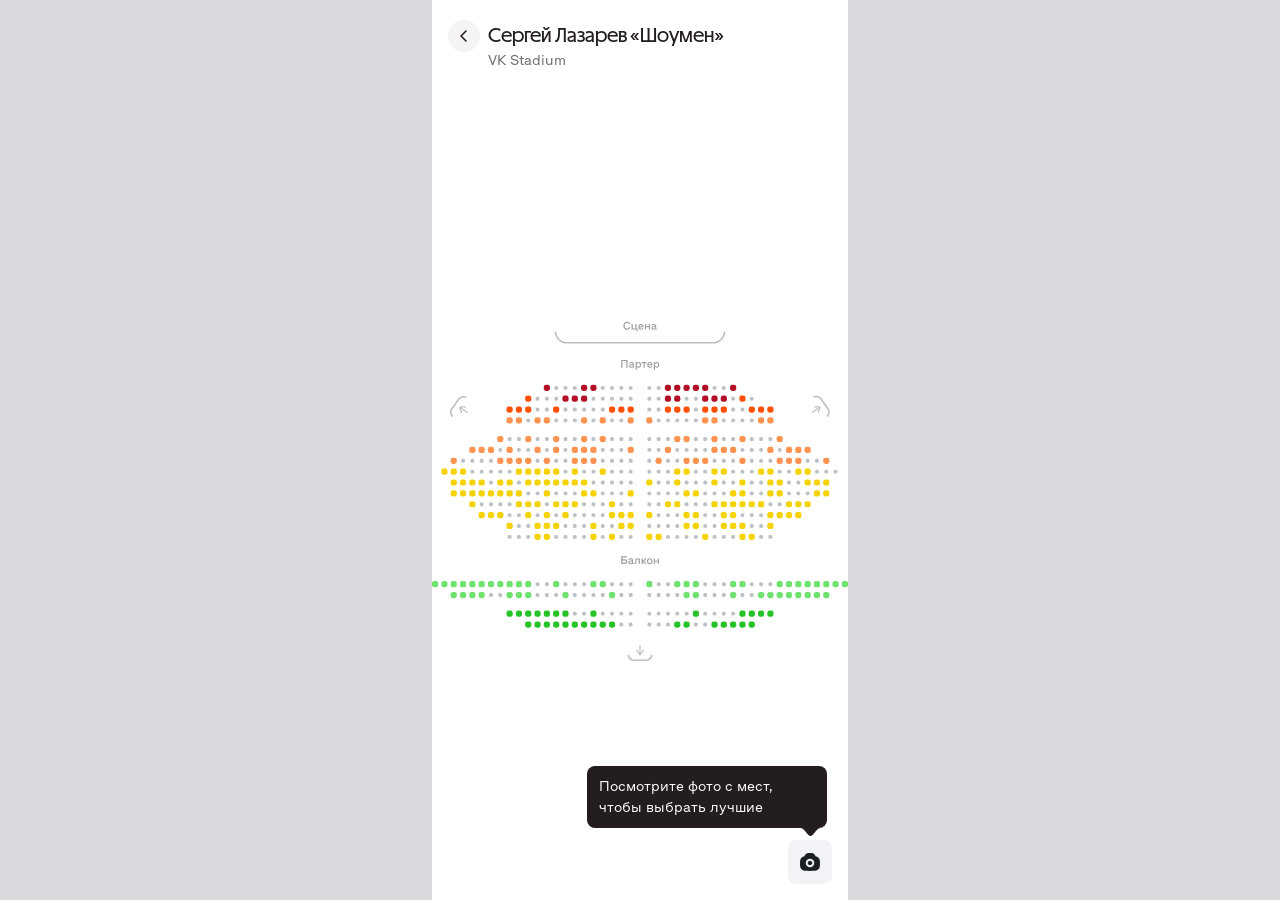
==== commit 153ba80a: "Легаси-шторка заказа вместо карусели билетов: свёрнутая с итогом и «Оформить», развёрнутая со списко" ====
--- a/index.html
+++ b/index.html
@@ -30,10 +30,33 @@
         </div>
     </div>
 
-    <!-- 3. Нижний блок: билеты + CTA -->
-    <div class="floating">
-        <div class="slider"><div class="slider-track"></div></div>
-        <button class="cta" type="button"></button>
+    <!-- 3. Шторка заказа: свёрнута — итог и «Оформить»; развёрнута — событие и список билетов над затемнением -->
+    <div class="sheet-scrim"></div>
+    <div class="sheet is-hidden">
+        <div class="sheet-details">
+            <div class="sheet-details-in">
+                <button class="sheet-close" type="button" aria-label="Свернуть"></button>
+                <div class="sheet-head">
+                    <div class="sheet-title"></div>
+                    <div class="sheet-meta">
+                        <div class="sheet-date"></div>
+                        <div class="sheet-venue"></div>
+                    </div>
+                </div>
+                <div class="sheet-list"></div>
+            </div>
+        </div>
+        <div class="sheet-total">
+            <button class="sheet-sum" type="button" aria-expanded="false">
+                <span class="sheet-tickets">
+                    <span class="sheet-ico"></span>
+                    <span class="sheet-count"></span>
+                    <span class="sheet-chevron"></span>
+                </span>
+                <span class="sheet-amount"></span>
+            </button>
+            <button class="sheet-pay" type="button"><span>Оформить</span></button>
+        </div>
     </div>
 </div>
 
--- a/css/styles.css
+++ b/css/styles.css
@@ -33,7 +33,7 @@
 /* ============================================================
    1. Шапка
    ============================================================ */
-/* Шапка — ПЛАВАЮЩИЙ оверлей над схемой (как нижний блок): схема уходит ПОД
+/* Шапка — ПЛАВАЮЩИЙ оверлей над схемой (как шторка z16): схема уходит ПОД
    неё и заполняет весь вьюпорт. Абсолют сверху, непрозрачный фон. */
 .header {
     position: absolute;
@@ -109,7 +109,7 @@
    2. Схема зала (пан/зум)
    ============================================================ */
 /* Схема — слой на ВЕСЬ вьюпорт (край в край, полная ширина и высота),
-   абсолют inset:0, ПОД оверлеями (шапка z5, нижний блок z4). */
+   абсолют inset:0, ПОД оверлеями (шапка z5, шторка z16). */
 .map-viewport {
     position: absolute;
     inset: 0;
@@ -140,187 +140,179 @@
 }
 
 /* ============================================================
-   3. Нижний блок — билеты + CTA
+   3. Шторка заказа (Figma bottomsheet 4337:28517)
    ============================================================ */
-/* Нижний блок — прозрачный оверлей над схемой (без белой подложки: низ схемы
-   виден под билетами/кнопкой). Карта под ним cover-заполняет полную высоту.
-   pointer-events: клики ловят только билеты/кнопка, пустоты — пропускают пан. */
-.floating {
+.sheet-scrim {
+    position: absolute;
+    inset: 0;
+    z-index: 15;
+    background: rgba(29, 32, 35, .4);       /* Background/Overlay #1D202366 */
+    opacity: 0;
+    visibility: hidden;
+    transition: opacity 250ms cubic-bezier(.2, .8, .2, 1), visibility 0s linear 250ms;
+}
+.sheet-scrim.is-shown {
+    opacity: 1;
+    visibility: visible;
+    transition: opacity 250ms cubic-bezier(.2, .8, .2, 1), visibility 0s;
+}
+
+.sheet {
     position: absolute;
     left: 0;
     right: 0;
     bottom: 0;
-    z-index: 4;
-    display: flex;
-    flex-direction: column;
-    gap: 16px;                              /* Figma 4902-80252: gap 16 (галерея ↔ CTA) */
-    padding: 32px 16px 16px;                /* pt 32 (было 24, +8px: градиент отодвинут вверх/дальше от кнопки), px 16, pb 16 */
-    /* Подложка (Figma 4902-80252): вертикальный градиент белого — прозрачный сверху
-       растворяется в сплошной белый к 15% и далее до низа. Верхний край плавно
-       проявляется над схемой зала. Стопы/направление — по Figma + скринам редактора. */
-    background: linear-gradient(180deg,
-        rgba(255, 255, 255, 0) 0%,
-        #ffffff 15%,
-        #ffffff 100%);
-    /* pointer-events:none — градиент НЕ перехватывает клики по схеме над галереей;
-       ловят только билеты/кнопка (children ниже). */
-    pointer-events: none;
-}
-.floating > * { pointer-events: auto; }
-
-/* ---- 3.1 Галерея выбранных мест: КАРУСЕЛЬ (якорь активной зависит от позиции) ---- */
-/* .slider — вьюпорт карусели: overflow visible, чтобы соседние карточки выглядывали
-   краем (peek); финальный клип — на .app (max-width 416, hidden). Границы .slider
-   = границам CTA (тот же padded-контейнер .floating), поэтому активная карточка
-   выравнивается: первая — по левому краю, последняя — по правому, середина — по
-   центру галереи (сам расчёт сдвига трека — в js/main.js: anchorOffset/targetXFor). */
-.slider {
-    position: relative;
-    z-index: 2;             /* всё поддерево слайдера (билеты + их тени) рисуется ПОВЕРХ кнопки CTA (z-index 1).
-                               .slider-track имеет transform → создаёт свой stacking-context, поэтому z-index
-                               билетов (100/98) заскоуплены внутри .slider; чтобы тень активного билета легла
-                               НА кнопку, поднимаем весь .slider над .cta именно здесь, на уровне .floating.
-                               Стек всё равно кэпнут внутри .floating (z4 < header z5). */
-    width: 100%;            /* = ширина кнопки CTA (тот же padded-контейнер .floating) */
-    height: 64px;
-    overflow: visible;      /* соседи выглядывают краями (peek) */
-    pointer-events: none;   /* драг ловят сами карточки; пустоты пропускают пан схемы */
-    touch-action: none;
-}
-/* Трек — абсолютная лента карточек, двигается по X (follow-the-finger + пружина) */
-.slider-track {
-    position: absolute;
-    left: 0;
-    top: 0;
+    z-index: 16;
+    display: flex;
+    flex-direction: column;
+    background: var(--bg-modal);
+    border-radius: var(--r-16) var(--r-16) 0 0;
+    box-shadow: 0 -8px 24px rgba(0, 0, 0, .06), 0 -2px 24px rgba(0, 0, 0, .04);   /* Shadows/Upper-middle */
+    color: var(--gs-800);                   /* Text/Primary #1D2023 */
+    touch-action: none;                     /* свайп вниз ловит js */
+    transition: transform 250ms cubic-bezier(.2, .8, .2, 1), visibility 0s;
+}
+/* пустой заказ: шторка уезжает вниз целиком вместе с тенью (тень выходит на 32 px над краем) */
+.sheet.is-hidden {
+    transform: translateY(calc(100% + 32px));
+    visibility: hidden;
+    transition: transform 250ms cubic-bezier(.2, .8, .2, 1), visibility 0s linear 250ms;
+}
+.sheet.is-dragging { transition: none; }
+
+/* верх развёрнутой шторки: высоту ставит js, в свёрнутой 0 */
+.sheet-details {
+    flex: 0 0 auto;
+    height: 0;
+    overflow: hidden;
+    transition: height 250ms cubic-bezier(.2, .8, .2, 1);
+}
+.sheet-details-in {
+    position: relative;                     /* опора крестика закрытия */
     height: 100%;
     display: flex;
-    align-items: center;
-    gap: 8px;               /* зазор между билетами */
-    will-change: transform;
-}
-/* Карточка билета (Figma Ticket 4898-91317 Selected=False / 4899-43051 Selected=True).
-   ДВА состояния одного компонента, ОБА — HUG-content по ширине (в Figma у обоих
-   ширина = Hug: класс без w-[…], только min-h/max-h; проверено get_design_context):
-     • неактивная (Selected=False): H52, радиус 12, bg #fff, тень Shadows/Lowest
-       (бордера НЕТ — заменён тенью), строка места P3 14/21, отступы px 12, gap 16, БЕЗ крестика;
-     • активная  (Selected=True):  H64, радиус 16, bg #fff, тень Shadows/Middle,
-       отступы px 16, gap 24, строка места P2 16/24, крестик × 24.
-   Ширина карточки = ширина содержимого + 2×padding (hug). В КАРУСЕЛИ карточки лежат
-   в ряд с зазором 8px (без перекрытия); активная едет в центр, соседи выглядывают
-   краями (peek). Геометрию карусели JS считает по ФАКТИЧЕСКИМ offsetWidth (переменная
-   ширина), глубину (z-index) правит покадрово. Без кругов/полосок. */
-.ticket {
-    position: relative;                   /* z-index для peek-глубины */
-    pointer-events: auto;
-    touch-action: none;
-    box-sizing: border-box;
-    width: max-content;                   /* hug: ширина по содержимому + padding (Figma Hug) */
-    flex: 0 0 auto;
-    background: var(--ctrl-alternative);  /* Figma 4898-91317: Background/Primary #ffffff */
-    border: 0;                            /* Figma 4898-91317: бордера НЕТ — заменён тенью (в ноде нет border, только bg+radius+shadow) */
-    border-radius: 12px;                  /* Figma 4898-91317: радиус 12 */
-    height: 52px;                         /* Figma 4898-91317: 52 (min-h/max-h 52) */
-    display: flex;
-    align-items: center;
-    gap: 16px;                            /* Figma 4898-91317: gap 16 */
-    padding-left: 12px;                   /* Figma 4898-91317: px 12 */
-    padding-right: 12px;                  /* Figma 4898-91317: px 12 */
-    box-shadow: var(--shadow-lowest);     /* Figma 4898-91317: Shadows/Lowest 0 0 6px rgba(35,29,31,.04), 0 4px 16px rgba(35,29,31,.04) */
-    overflow: hidden;
-    cursor: grab;
-    user-select: none;
-    white-space: nowrap;
-    /* плавный expand/collapse при смене активной; transform/opacity правит JS покадрово — их НЕ анимируем */
-    transition: height 260ms cubic-bezier(0.2, 0.9, 0.25, 1.15),
-                border-radius 260ms cubic-bezier(0.2, 0.9, 0.25, 1.15),
-                background-color 160ms ease-out,
-                box-shadow 160ms ease-out;
-}
-.slider.grabbing .ticket { cursor: grabbing; }
-/* активная (Selected=True, Figma 4899-43051): h64, радиус 16, бордер 2px,
-   px 16, gap 24. Оверрайдим базовый .ticket, чтобы правки Selected=False
-   не протекали на активную. */
-.ticket.active {
-    height: 64px;                         /* Figma 4899-43051: 64 */
-    background: var(--ctrl-alternative);  /* Figma 4899-43051: controls/alternative #ffffff */
-    border: 0;                            /* Figma 4899-43051: без бордера */
-    border-radius: 16px;                  /* Figma 4899-43051: радиус 16 */
-    box-shadow: var(--shadow-middle);     /* Figma Shadows/Middle */
-    gap: 16px;                            /* Figma 4899-43051 (размеченный скрин): gap 16 */
-    padding-left: 16px;                   /* Figma 4899-43051: px-left 16 */
-    padding-right: 12px;                  /* Figma 4899-43051 (размеченный скрин): px-right 12 */
-}
-.ticket .t-text {
-    flex: 0 0 auto;
-    display: flex;
-    flex-direction: column;
-    justify-content: center;
-    white-space: nowrap;
-}
-.ticket .t-seat {
-    font: 400 var(--fs-p3)/var(--lh-p3) var(--font-sans);   /* Selected=False (Figma 4898-91317): P3 14/21 */
-    color: var(--text-primary);
-}
-/* активная (Selected=True) не переверстывается → исходный шрифт строки места P2 16/24 */
-.ticket.active .t-seat {
-    font: 400 var(--fs-p2)/var(--lh-p2) var(--font-sans);
-}
-.ticket .t-price {
-    font: 400 var(--fs-p3)/var(--lh-p3) var(--font-sans);
-    color: var(--text-secondary);
-}
-.ticket .t-x {
-    flex: 0 0 auto;
-    margin-left: auto;                    /* × — последний элемент, прижат к правому краю (padding-right) */
-    width: 24px;                          /* Figma: иконка 24 */
-    height: 24px;
-    border: 0;
-    background: transparent;
+    flex-direction: column;
+    padding: 24px 20px 0;
+}
+.sheet-close {
+    position: absolute;
+    top: 20px;
+    right: 20px;
+    width: 32px;
+    height: 32px;
     padding: 0;
-    color: var(--icon-primary);          /* Figma Icons/Primary #231d1f */
-    cursor: pointer;
+    border: 0;
+    border-radius: 6px;
+    background: var(--gs-100);              /* Controls/Tertiary Active #F2F3F7 */
+    display: flex;
     align-items: center;
     justify-content: center;
-    -webkit-tap-highlight-color: transparent;
-    /* Figma: крестик есть ТОЛЬКО у активного (Selected=True), у неактивного его НЕТ.
-       При hug-ширине неактивный крестик раздул бы ширину на gap+24 → исключаем из
-       layout полностью (display:none), чтобы ширина неактивного = текст + 2×padding. */
-    display: none;
-    opacity: 1;
-}
-.ticket.active .t-x { display: inline-flex; }
-.ticket .t-x svg { display: block; width: 24px; height: 24px; }   /* иконка × 24 */
-
-/* Клон уходящей карточки при удалении (fade): рисуется поверх слайдера, вне потока,
-   чтобы не ломать layout карусели. Наследует вид .ticket; геометрию/анимацию (scale→.2 +
-   opacity→0) задаёт JS (deleteActiveTicket в js/main.js). */
-.exit-clone {
-    position: absolute;
-    z-index: 200;
-    margin: 0;
-    cursor: default;
-    pointer-events: none;
-}
-
-/* ---- 3.2 CTA ---- */
-.cta {
-    position: relative;                   /* нужен для z-index */
-    z-index: 1;                           /* ниже .slider (z-index 2) → тень активного билета ложится поверх кнопки */
+    cursor: pointer;
+    -webkit-tap-highlight-color: transparent;
+}
+.sheet-head {
+    flex: 0 0 auto;
+    display: flex;
+    flex-direction: column;
+    gap: 2px;
+    padding-bottom: 4px;
+}
+.sheet-title { font: 500 20px/24px var(--font-sans); }   /* H1 Mobile Comp */
+.sheet-meta  { font: 400 17px/24px var(--font-sans); }   /* P1 Regular Comp */
+/* только сжимается, не растягивается: иначе scrollHeight списка равен высоте шторки,
+   и после удаления строки js не увидел бы, что содержимое стало ниже */
+.sheet-list {
+    flex: 0 1 auto;
+    min-height: 0;
+    overflow: hidden;
+}
+/* билеты не влезли в высоту шторки: список прокручивается сам. Только по классу: прокручиваемый
+   блок с pan-y забирает вертикальный жест у браузера, и свайп шторки из списка оборвался бы pointercancel */
+.sheet-list.is-scroll {
+    overflow-y: auto;
+    touch-action: pan-y;
+}
+.sheet-row {
+    display: flex;
+    align-items: flex-end;
+    gap: 16px;
+    padding: 12px 0;
+    box-shadow: inset 0 -1px 0 rgba(188, 195, 208, .5);   /* Background/Stroke #BCC3D080, внутри высоты строки */
+    transition: opacity 150ms ease-out;
+}
+.sheet-row:last-child { box-shadow: none; }
+.sheet-row.is-leaving { opacity: 0; pointer-events: none; }
+.sheet-seat { flex: 1 1 0; min-width: 0; font: 400 17px/24px var(--font-sans); }
+.sheet-row-end { flex: 0 0 auto; display: flex; align-items: flex-end; gap: 8px; }
+.sheet-price { font: 500 17px/24px var(--font-sans); white-space: nowrap; }
+.sheet-clear {
+    position: relative;
+    flex: 0 0 auto;
+    width: 24px;
+    height: 24px;
+    padding: 0;
+    border: 0;
+    background: transparent;
+    display: block;
+    cursor: pointer;
+    -webkit-tap-highlight-color: transparent;
+}
+.sheet-clear::after { content: ''; position: absolute; inset: -10px; }   /* зона касания 44 × 44, глазу не видна */
+.sheet-close svg, .sheet-clear svg, .sheet-ico svg, .sheet-chevron svg { display: block; }
+
+/* итог: одинаков в свёрнутой и развёрнутой шторке, высота 124 */
+.sheet-total {
+    position: relative;
+    flex: 0 0 auto;
+    display: flex;
+    flex-direction: column;
+    gap: 16px;
+    padding: 20px;
+}
+/* разделитель над итогом — только в развёрнутой; лежит на 1 px выше блока, как в макете */
+.sheet-total::before {
+    content: '';
+    position: absolute;
+    left: 0;
+    right: 0;
+    top: -1px;
+    height: 1px;
+    background: rgba(188, 195, 208, .5);
+    opacity: 0;
+    transition: opacity 250ms cubic-bezier(.2, .8, .2, 1);
+}
+.sheet.is-open .sheet-total::before { opacity: 1; }
+.sheet-sum {
+    display: flex;
+    align-items: flex-start;
+    justify-content: space-between;
     width: 100%;
-    height: 44px;                         /* Figma Button size 44 (node 4902:80257) */
-    border: 0;
-    border-radius: 22px;
-    background: var(--ctrl-primary);      /* #ff5005 */
-    color: var(--text-inverted);
+    height: 24px;
+    padding: 0;
+    border: 0;
+    background: transparent;
+    color: inherit;
+    cursor: pointer;
+    -webkit-tap-highlight-color: transparent;
+}
+.sheet-tickets { display: flex; align-items: center; gap: 4px; font: 400 17px/24px var(--font-sans); white-space: nowrap; }
+.sheet-ico     { width: 24px; height: 24px; }
+.sheet-chevron { width: 16px; height: 16px; }
+.sheet-amount  { font: 500 17px/24px var(--font-sans); white-space: nowrap; }
+.sheet-pay {
+    width: 100%;
+    min-width: 256px;
+    height: 44px;
+    padding: 0 12px;
+    border: 0;
+    border-radius: var(--r-8);
+    background: var(--brand-mts);           /* Controls/Primary Active #FF0032 */
+    color: var(--gs-0);                     /* Constant/Greyscale 0 #FFFFFF */
     display: flex;
     align-items: center;
     justify-content: center;
-    gap: 4px;                            /* Figma 4902:80257: gap 4 (текст ↔ шеврон) */
-    padding: 0 16px 0 20px;              /* Figma 4902:80257: pl 20, pr 16 (правый меньше — под шеврон), верт. 0 */
-    font: 500 var(--fs-p2)/var(--lh-p2) var(--font-sans);
-    cursor: pointer;
-    -webkit-tap-highlight-color: transparent;
-}
-.cta:active { background: var(--ctrl-primary-press); }
-.cta .cta-ico { flex: 0 0 auto; display: inline-flex; color: var(--icon-inverted); }   /* Figma: Chevron Right, Icons/Inverted #fafafa */
-.cta .cta-ico svg { display: block; width: 24px; height: 24px; }                        /* Figma: иконка 24×24 */
+    font: 500 17px/24px var(--font-sans);
+    cursor: pointer;
+    -webkit-tap-highlight-color: transparent;
+}
+.sheet-pay span { padding: 10px 8px; }
--- a/css/photos.css
+++ b/css/photos.css
@@ -1,12 +1,14 @@
 /* ============================================================
-   Фото на схеме: метки, кнопка режима, карточка с фото.
+   Фото на схеме: метки, кнопка режима, тултип, лайтбокс с фото.
    Подключается после css/styles.css.
    ============================================================ */
 
-/* ---------- Слой меток: поверх схемы, события не принимает — попадание считает js/photo-map.js ---------- */
+/* ---------- Слой меток: поверх схемы, события не принимает — попадание считает js/photo-map.js.
+   isolation — z-index меток и кластеров действуют только внутри слоя ---------- */
 .photo-layer {
     position: absolute;
     inset: 0;
+    isolation: isolate;
     pointer-events: none;
     user-select: none;
     transition: opacity 200ms ease, visibility 0s linear 0s;
@@ -28,152 +30,305 @@
     display: flex;
     align-items: center;
     justify-content: center;
-    background: var(--bg-inverted);
-    box-shadow: 0 0 0 2px var(--bg-primary);       /* обводка снаружи круга */
     border-radius: var(--r-full);
     transition: transform 100ms ease;
 }
 .ph-body svg { display: block; }
-.ph--marker .ph-body { width: 20px; height: 20px; color: var(--icon-inverted); }
+
+/* Метка: белый кружок 24 px без обводки и тени, по центру фотоаппарат 16 px.
+   #FFFFFF — Constant/Greyscale 0 макета; #1D2023 — Icons/Primary макета, --icon-primary не подходит */
+.ph--marker .ph-body {
+    width: 24px;
+    height: 24px;
+    background: var(--gs-0);
+    color: var(--gs-800);
+}
+
+/* Кресло с фото в заказе: метку заменяет маркер выбранного места с фотоаппаратом (js/seats.js).
+   Сразу, без перехода; зона касания остаётся — её считает js/photo-map.js */
+.ph.is-selected { visibility: hidden; }
+
+/* Кластер: диаметр — инлайн из it.d (40 / 48 / 64 / 88 px).
+   Обводка и тень — значения макета из таблицы «Кластер» дизайнера, без токенов:
+   обводка 1 px #626C77 внутрь круга (inset — диаметр не растёт),
+   тень в два слоя: 0 8px 16px 0 #0000000A и 0 4px 24px 0 #0000000F */
 .ph--cluster .ph-body {
-    width: 28px;
-    height: 28px;
-    color: var(--text-inverted);
-    font: 500 var(--fs-p3)/1 var(--font-sans);
-}
-.ph--mid .ph-body { width: 32px; height: 32px; }
-.ph--wide .ph-body { width: auto; height: 32px; padding: 0 8px; }
-.ph-lens { fill: var(--bg-inverted); }
+    box-sizing: border-box;
+    background: var(--bg-modal);
+    box-shadow: inset 0 0 0 1px #626C77, 0 8px 16px 0 #0000000A, 0 4px 24px 0 #0000000F;
+    color: var(--text-primary);
+    font: 500 var(--fs-p1)/1 var(--font-sans);
+}
+
 .ph.is-pressed .ph-body { transform: scale(.9); }
 
-/* ---------- Кнопка режима фото: 12 px под шапкой, 12 px от правого края ---------- */
-/* Кнопка 44 px (зона касания), капсула 40 px по центру: top 100% + 10 px → капсула ровно в 12 px под шапкой */
-.photo-toggle {
-    position: absolute;
-    top: calc(100% + 10px);
-    right: 12px;
+/* ---------- Подсветка кресла после «Показать на схеме»: одна расходящаяся волна цветом кресла —
+   color на .seat-pulse ставит js из fill кресла (тир или серый занятого).
+   Касаний не принимает: тап по волне — тап по креслу под ней. Размер — инлайн из js ---------- */
+.seat-pulse {
+    position: absolute;
+    left: 0;
+    top: 0;
+    pointer-events: none;
+}
+.seat-pulse-wave {
+    position: absolute;
+    left: 0;
+    top: 0;
+    box-sizing: border-box;
+    border: 4px solid currentColor;   /* = RING_LINE в photo-map.js */
+    border-radius: 50%;
+    transform: translate(-50%, -50%);
+    opacity: 0;
+}
+
+/* ---------- Режим фото: свободные кресла — цвет тира с непрозрачностью 50 %, за 200 мс в обе стороны.
+   data-status="available" есть только у заливки свободного кресла; занятые, их обводки
+   и маркеры выбранных мест (.sel-layer) не задеты ---------- */
+.hall-svg rect[data-status="available"] { transition: fill-opacity 200ms ease; }
+.hall-svg.is-photo-mode rect[data-status="available"] { fill-opacity: .5; }
+
+/* ---------- Док кнопки режима: правый нижний угол, над шапкой (z 5), под затемнением
+   и шторкой заказа (z 15, z 16) и лайтбоксом (z 20). Подъём над шторкой — translateY из js (setLift) ---------- */
+.photo-dock {
+    position: absolute;
+    right: 16px;
+    bottom: 16px;
+    z-index: 10;
+    pointer-events: none;
+    transition: transform 250ms cubic-bezier(.2, .8, .2, 1);
+}
+
+/* ---------- Кнопка режима: выключен — 44×44 #F2F3F7, иконка #1D2023;
+   включён — #07103E, иконка и подпись #FAFAFA, ширина из js ---------- */
+.photo-btn {
+    position: relative;
+    display: block;
+    width: 44px;
     height: 44px;
     margin: 0;
     padding: 0;
     border: 0;
-    background: transparent;
-    display: flex;
-    align-items: center;
+    border-radius: var(--r-8);
+    background: var(--gs-100);      /* #F2F3F7 — Controls/Tertiary Active */
+    color: var(--gs-800);           /* #1D2023 — Icons/Primary макета; --icon-primary не подходит */
+    overflow: hidden;               /* подпись не вылезает за правый край, пока кнопка раздвигается */
+    pointer-events: auto;
     cursor: pointer;
     -webkit-tap-highlight-color: transparent;
     touch-action: manipulation;
-}
-.photo-toggle-body {
-    display: inline-flex;
+    transition:
+        width 200ms cubic-bezier(.2, .8, .2, 1),
+        background-color 200ms cubic-bezier(.2, .8, .2, 1),
+        color 200ms cubic-bezier(.2, .8, .2, 1),
+        transform 100ms ease;
+}
+.photo-btn.is-on {
+    background: #07103E;            /* Controls/Secondary Active, токена в проекте нет */
+    color: var(--icon-inverted);
+}
+.photo-btn:active { transform: scale(.96); }
+.photo-btn-icon {
+    position: absolute;
+    left: 10px;
+    top: 10px;
+    display: block;
+}
+.photo-btn-label {
+    position: absolute;
+    left: 42px;                     /* 10 отступ + 24 иконка + 8 до текста */
+    top: 10px;
+    white-space: nowrap;
+    font: 500 17px/24px var(--font-sans);   /* Statika вместо MTS Compact, параметры макета */
+    color: var(--text-inverted);
+    visibility: hidden;             /* сразу, без перехода; в раскладке остаётся — fitWidth её меряет */
+}
+.photo-btn.is-on .photo-btn-label { visibility: visible; }
+
+/* ---------- Тултип: 240 px, правый край в 5 px левее правого края кнопки,
+   остриё в 4 px над кнопкой. Едет вместе с доком ---------- */
+.photo-tip {
+    position: absolute;
+    right: 5px;
+    bottom: calc(100% + 4px);
+    width: 240px;
+    display: flex;
+    flex-direction: column;
+    /* скрыт: ниже на 4 px — оттуда проявляется */
+    opacity: 0;
+    visibility: hidden;
+    transform: translateY(4px);
+    pointer-events: none;
+}
+.photo-tip.is-shown {
+    opacity: 1;
+    visibility: visible;
+    transform: none;
+    pointer-events: auto;
+    transition:
+        opacity 200ms cubic-bezier(.2, .8, .2, 1),
+        transform 200ms cubic-bezier(.2, .8, .2, 1),
+        visibility 0s linear 0s;
+}
+/* гаснет на месте, без движения; касания сразу проходят сквозь */
+.photo-tip.is-gone {
+    opacity: 0;
+    visibility: hidden;
+    transform: none;
+    pointer-events: none;
+    transition: opacity 150ms cubic-bezier(.4, 0, 1, 1), visibility 0s linear 150ms;
+}
+.photo-tip-body {
+    padding: 10px 12px;
+    border-radius: var(--r-8);
+    background: var(--bg-inverted);
+    color: var(--text-inverted);
+    font: 400 var(--fs-p3)/var(--lh-p3) var(--font-sans);
+}
+/* Хвостик вплотную под плашкой у её правого края. Сдвиг на 0,5 px вправо ставит остриё
+   ровно над центром кнопки: 5 + (60 − 42,5) − 0,5 = 22 px от правого края кнопки */
+.photo-tip-arrow {
+    display: block;
+    align-self: flex-end;
+    margin-right: -0.5px;
+    color: var(--bg-inverted);
+}
+
+/* ---------- Строка для экранного диктора: в раскладке не видна ---------- */
+.photo-sr {
+    position: absolute;
+    width: 1px;
+    height: 1px;
+    margin: -1px;
+    overflow: hidden;
+    clip-path: inset(50%);
+    white-space: nowrap;
+}
+
+/* ---------- Лайтбокс с фото: на весь экран поверх шапки (z 5), нижнего блока (z 4) и дока (z 10).
+   Значения — фрейм lightbox макета; MTS Compact заменён на Statika с параметрами макета ---------- */
+.lb {
+    position: absolute;
+    inset: 0;
+    z-index: 20;
+    display: flex;
+    flex-direction: column;
+    background: var(--gs-900);              /* #000000 — Constant/Greyscale 900 */
+    touch-action: none;                     /* жесты на фото считает js */
+    user-select: none;
+    /* закрыт: прозрачный; visibility гаснет после ухода */
+    opacity: 0;
+    visibility: hidden;
+    transition: opacity 200ms cubic-bezier(.4, 0, 1, 1), visibility 0s linear 200ms;
+}
+.lb.is-open {
+    opacity: 1;
+    visibility: visible;
+    transition: opacity 200ms cubic-bezier(.2, .8, .2, 1), visibility 0s linear 0s;
+}
+.lb-top {
+    display: flex;
+    justify-content: flex-end;
+    padding: 8px;
+}
+.lb-close,
+.lb-arrow {
+    display: flex;
     align-items: center;
-    gap: 6px;
-    height: 40px;
-    padding: 0 12px;
-    border: 1px solid var(--bg-stroke);
-    border-radius: var(--r-full);
-    background: var(--bg-primary);
-    box-shadow: var(--shadow-low);
-    color: var(--icon-primary);
-    font: 500 var(--fs-p3)/1 var(--font-sans);
-    transition: background-color 200ms ease, border-color 200ms ease, box-shadow 200ms ease, transform 100ms ease;
-}
-.photo-toggle-body svg { display: block; flex: 0 0 auto; }
-.photo-toggle-label { color: var(--text-primary); transition: color 200ms ease; }
-.photo-toggle .ph-lens { fill: var(--bg-primary); transition: fill 200ms ease; }
-.photo-toggle.is-on .photo-toggle-body {
-    background: var(--bg-inverted);
-    border-color: transparent;
-    box-shadow: none;
-    color: var(--icon-inverted);
-}
-.photo-toggle.is-on .photo-toggle-label { color: var(--text-inverted); }
-.photo-toggle.is-on .ph-lens { fill: var(--bg-inverted); }
-.photo-toggle:active .photo-toggle-body { transform: scale(.96); }
-
-/* ---------- Карточка с фото: выезжает снизу поверх нижнего блока (z 4) и шапки (z 5) ---------- */
-.photo-card {
-    position: absolute;
-    left: 0;
-    right: 0;
-    bottom: 0;
-    z-index: 20;
-    display: flex;
-    flex-direction: column;
-    gap: 12px;
-    padding: 16px;
-    background: var(--bg-primary);
-    border-radius: var(--r-24) var(--r-24) 0 0;
-    box-shadow: var(--shadow-upper-middle);
-    touch-action: none;
-    user-select: none;
-    /* закрыта: уехала вниз; visibility гаснет после ухода */
-    transform: translateY(100%);
-    visibility: hidden;
-    transition: transform 250ms cubic-bezier(.4, 0, 1, 1), visibility 0s linear 250ms;
-}
-.photo-card.is-open {
-    transform: translateY(0);
-    visibility: visible;
-    transition: transform 250ms cubic-bezier(.2, .8, .2, 1), visibility 0s linear 0s;
-}
-.photo-card-media {
-    position: relative;
-    border-radius: var(--r-16);
-    overflow: hidden;
-    background: var(--bg-secondary);
-}
-.photo-card-img {
-    display: block;
-    width: 100%;
-    aspect-ratio: 3 / 2;              /* картинки 1440×960: высота известна до загрузки, карточка не прыгает */
-    max-height: 50dvh;
-    object-fit: cover;
-    -webkit-user-drag: none;
-}
-/* крестик: кружок 32 px на --bg-primary, зона касания 44 px в правом верхнем углу картинки */
-.photo-card-close {
-    position: absolute;
-    top: 2px;
-    right: 2px;
+    justify-content: center;
     width: 44px;
     height: 44px;
     margin: 0;
     padding: 0;
     border: 0;
     background: transparent;
-    display: flex;
-    align-items: center;
-    justify-content: center;
     cursor: pointer;
     -webkit-tap-highlight-color: transparent;
 }
-.photo-card-close-body {
-    width: 32px;
-    height: 32px;
-    border-radius: var(--r-full);
-    background: var(--bg-primary);
-    color: var(--icon-primary);
-    display: flex;
-    align-items: center;
-    justify-content: center;
-}
-.photo-card-close-body svg { display: block; }
-.photo-card-caption {
-    font: 400 var(--fs-p3)/var(--lh-p3) var(--font-sans);
-    color: var(--text-secondary);
-}
-/* «Выбрать места» — как .cta, но свой класс: main.js ищет кнопку заказа через $('.cta') */
-.photo-card-select {
+.lb-close {
+    border-radius: var(--r-8);
+    color: var(--text-inverted);            /* #FAFAFA — Text/Inverted */
+}
+.lb-close svg,
+.lb-arrow svg { display: block; }
+
+.lb-stage {
+    position: relative;
+    flex: 1 0 0;
+    min-height: 0;
+    overflow: hidden;                       /* приближенное фото обрезается краями области */
+}
+.lb-track,
+.lb-slide {
+    position: absolute;
+    inset: 0;
+}
+.lb-slide {
+    display: flex;
+    align-items: center;                    /* фото по центру области по вертикали */
+}
+.lb-photo {
+    position: relative;
+    width: 100%;
+    aspect-ratio: 3 / 2;                    /* не по макету: 3:2, как сами фото 1440×960 — без обрезки (в макете 16:9) */
+    border-radius: var(--r-8);
+    overflow: hidden;
+    transform-origin: 0 0;                  /* сдвиг и масштаб щипка считаются от левого верхнего угла */
+}
+.lb-photo.is-zoomed { border-radius: 0; }
+.lb-img {
+    display: block;
+    width: 100%;
+    height: 100%;
+    object-fit: cover;                      /* фото 3:2 в рамке 3:2 не обрезается; картинка других пропорций заполнит рамку */
+    pointer-events: none;
+    -webkit-user-drag: none;
+}
+
+/* Стрелки: иконка 24 в 12 px от края, зона касания 44: (44 − 24) / 2 = 10, кнопка в 12 − 10 = 2 px от края */
+.lb-arrow {
+    position: absolute;
+    top: 50%;
+    margin-top: -22px;
+    color: var(--gs-0);                     /* #FFFFFF — Constant/Greyscale 0 */
+}
+.lb-arrow--prev { left: 2px; }
+.lb-arrow--next { right: 2px; }
+.lb-arrow.is-edge { opacity: .5; cursor: default; }
+
+.lb-bottom {
+    display: flex;
+    flex-direction: column;
+    gap: 12px;
+    padding: 16px 20px 20px;
+}
+.lb-info {
+    display: flex;
+    justify-content: space-between;
+    align-items: flex-end;
+    padding: 0 8px;
+    color: var(--text-inverted);            /* #FAFAFA — Text/Inverted */
+    font: 400 var(--fs-c1)/var(--lh-c1) var(--font-sans);   /* C1 Regular 12/18 */
+    white-space: nowrap;
+}
+.lb-place {
+    display: flex;
+    flex-direction: column;
+}
+.lb-price {
+    font-weight: 500;                       /* C1 Medium 12/18 */
+    text-align: right;
+}
+.lb-show {
     width: 100%;
     height: 44px;
     margin: 0;
-    padding: 0 16px;
+    padding: 0 18px;                        /* 10 кнопки + 8 содержимого */
     border: 0;
-    border-radius: 22px;
-    background: var(--ctrl-primary);
-    color: var(--text-inverted);
-    font: 500 var(--fs-p2)/var(--lh-p2) var(--font-sans);
+    border-radius: var(--r-8);
+    background: var(--gs-0);                /* #FFFFFF — Constant/Greyscale 0 */
+    color: var(--gs-800);                   /* #1D2023 — Text/Primary макета; --text-primary не подходит */
+    font: 500 17px/24px var(--font-sans);   /* P1 Medium 17/24 */
     cursor: pointer;
     -webkit-tap-highlight-color: transparent;
 }
-.photo-card-select:active { background: var(--ctrl-primary-press); }
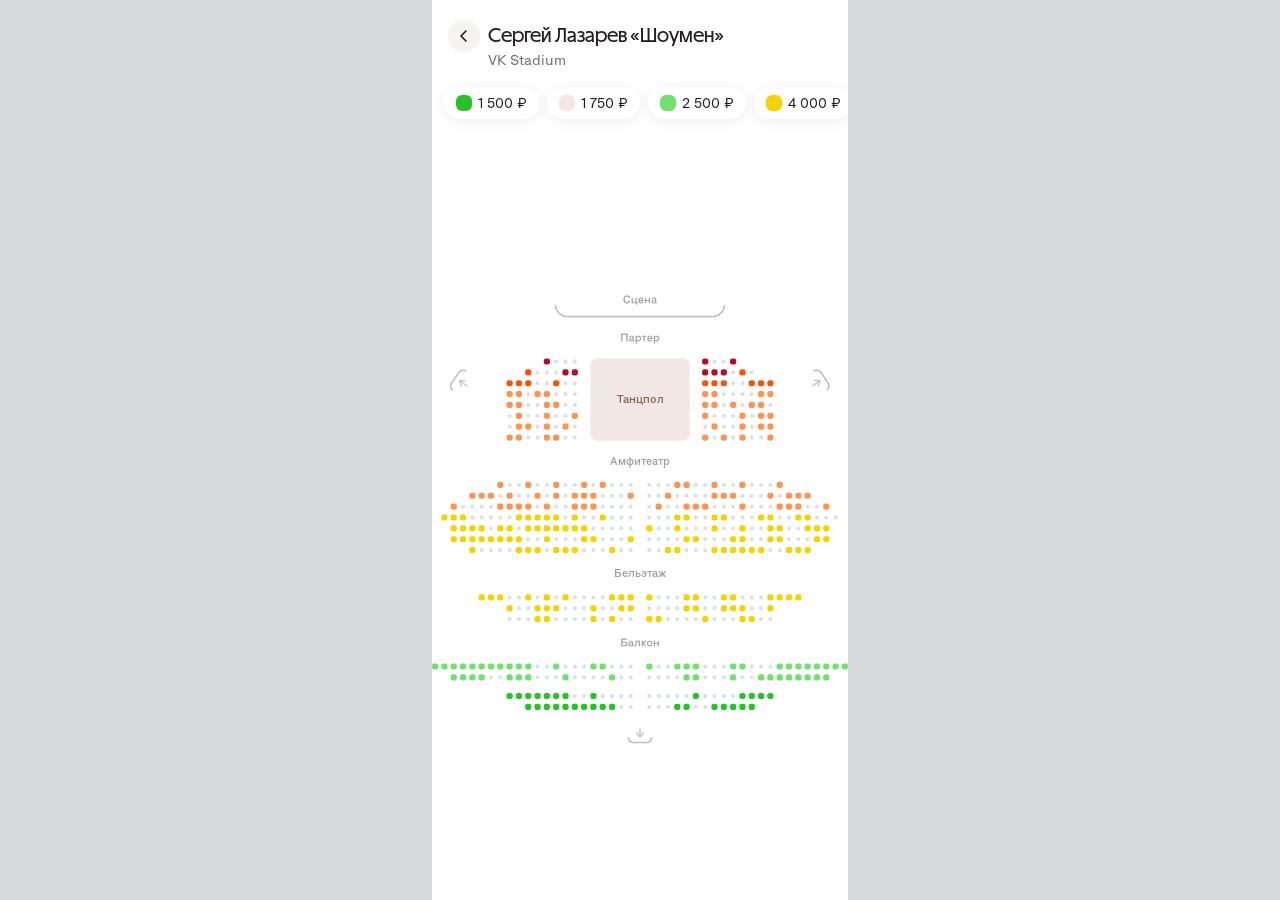
==== commit da262bef: "svklimenk3-handoff: move the svklimenk3 prototype to the repository root - Contents of svklimenk3/ m" ====
--- a/index.html
+++ b/index.html
@@ -7,6 +7,7 @@
     <link rel="stylesheet" href="css/colors_and_type.css">
     <link rel="stylesheet" href="css/styles.css">
     <link rel="stylesheet" href="css/photos.css">
+    <link rel="stylesheet" href="css/seatless.css">
 </head>
 <body>
 <div class="app">
@@ -20,6 +21,8 @@
                 <div class="sub"></div>
             </div>
         </div>
+        <!-- легенда цен = фильтр по ценам -->
+        <div class="legend"></div>
     </header>
 
     <!-- 2. Схема зала (пан/зум) -->
@@ -30,33 +33,10 @@
         </div>
     </div>
 
-    <!-- 3. Шторка заказа: свёрнута — итог и «Оформить»; развёрнута — событие и список билетов над затемнением -->
-    <div class="sheet-scrim"></div>
-    <div class="sheet is-hidden">
-        <div class="sheet-details">
-            <div class="sheet-details-in">
-                <button class="sheet-close" type="button" aria-label="Свернуть"></button>
-                <div class="sheet-head">
-                    <div class="sheet-title"></div>
-                    <div class="sheet-meta">
-                        <div class="sheet-date"></div>
-                        <div class="sheet-venue"></div>
-                    </div>
-                </div>
-                <div class="sheet-list"></div>
-            </div>
-        </div>
-        <div class="sheet-total">
-            <button class="sheet-sum" type="button" aria-expanded="false">
-                <span class="sheet-tickets">
-                    <span class="sheet-ico"></span>
-                    <span class="sheet-count"></span>
-                    <span class="sheet-chevron"></span>
-                </span>
-                <span class="sheet-amount"></span>
-            </button>
-            <button class="sheet-pay" type="button"><span>Оформить</span></button>
-        </div>
+    <!-- 3. Нижний блок: билеты + CTA -->
+    <div class="floating">
+        <div class="slider"><div class="slider-track"></div></div>
+        <button class="cta" type="button"></button>
     </div>
 </div>
 
--- a/css/styles.css
+++ b/css/styles.css
@@ -11,6 +11,7 @@
     background: #d9dade;                 /* фон вокруг «телефона» */
     font-family: var(--font-sans);
     color: var(--text-primary);
+    /* сглаживание шрифта на весь текст прототипа: свойства наследуются от корня, нигде не перебиваются */
     -webkit-font-smoothing: antialiased;
     -moz-osx-font-smoothing: grayscale;
     text-rendering: optimizeLegibility;
@@ -33,7 +34,7 @@
 /* ============================================================
    1. Шапка
    ============================================================ */
-/* Шапка — ПЛАВАЮЩИЙ оверлей над схемой (как шторка z16): схема уходит ПОД
+/* Шапка — ПЛАВАЮЩИЙ оверлей над схемой (как нижний блок z4): схема уходит ПОД
    неё и заполняет весь вьюпорт. Абсолют сверху, непрозрачный фон. */
 .header {
     position: absolute;
@@ -105,11 +106,67 @@
     white-space: nowrap;
 }
 
+/* ---- 1.2 Легенда цен (Hall price filter) ---- */
+.legend {
+    display: flex;
+    flex-wrap: nowrap;
+    gap: 8px;
+    overflow-x: auto;
+    scrollbar-width: none;
+    padding: 0 12px 8px;
+    scroll-padding-left: 12px;
+    /* тень пилюль (Shadows/Low, размытие 16) не обрезается краем прокрутки: ряд выше на 16 — в промежуток
+       над ним — и ниже на 8, до низа шапки (её padding-bottom 8); отрицательные поля возвращают раскладку
+       как в макете (снизу 8). За шапку ряд не выходит — схему под шапкой не перекрывает */
+    margin: -16px 0 -8px;
+    padding-top: 16px;
+    padding-bottom: 16px;
+}
+.legend::-webkit-scrollbar { display: none; }
+/* Пилюля — «Price item» макета (файл Z4wmhHaKhZMV8UI79y1a9Y, узел 4778:31730): высота 32, отступы 8/12,
+   промежуток 6, радиус 16, фон Background/Primary #FFFFFF, тень Shadows/Low (0 0 16 и 0 4 16, #0000000A).
+   Текст — P2 Regular Comp 14/20, Text/Primary #1D2023: Statika вместо MTS Compact */
+.legend .pill {
+    flex: 0 0 auto;
+    display: inline-flex;
+    align-items: center;
+    justify-content: center;
+    gap: 6px;
+    box-sizing: border-box;
+    height: 32px;
+    margin: 0;
+    padding: 8px 12px;
+    border: 0;
+    border-radius: 16px;
+    background: #ffffff;
+    box-shadow: 0 0 16px 0 rgba(0, 0, 0, .04), 0 4px 16px 0 rgba(0, 0, 0, .04);
+    font: 400 14px/20px var(--font-sans);
+    color: #1d2023;
+    white-space: nowrap;
+    cursor: pointer;                    /* пилюля = кликабельный фильтр цены */
+    -webkit-tap-highlight-color: transparent;
+    -webkit-appearance: none;
+    appearance: none;
+    transition: box-shadow 160ms cubic-bezier(0.2, 0, 0, 1);
+}
+/* Нажатая (активный фильтр, 4778:33429): обводка 2 в цвет тира (--ring) внутрь — размер и место текста
+   не меняются, тени нет */
+.legend .pill.active {
+    box-shadow: inset 0 0 0 2px var(--ring);
+}
+/* Маркер цены «Color»: 16×16, радиус 6, цвет тира */
+.legend .pill .sw {
+    width: 16px;
+    height: 16px;
+    border-radius: 6px;
+    flex: 0 0 auto;
+}
+
 /* ============================================================
    2. Схема зала (пан/зум)
    ============================================================ */
 /* Схема — слой на ВЕСЬ вьюпорт (край в край, полная ширина и высота),
-   абсолют inset:0, ПОД оверлеями (шапка z5, шторка z16). */
+   абсолют inset:0, ПОД оверлеями (шапка z5, нижний блок z4). */
 .map-viewport {
     position: absolute;
     inset: 0;
@@ -139,180 +196,279 @@
     pointer-events: none;
 }
 
+/* --- Фильтр цены: бледнение невыбранных мест ---
+   Активен ≥1 тир → на <svg> класс .filtering (см. updateFade в js/main.js).
+   Бледнеют базовые 8×8-места схемы: доступные НЕ активных тиров и ВСЕ
+   занятые (у занятого — оба rect: заливка + белая обводка, обе width=8).
+   Места активного тира помечены .tier-active → остаются в полном цвете.
+   Слои увеличения (.filter-layer) и выбора (.sel-layer) из бледнения ИСКЛЮЧЕНЫ,
+   поэтому увеличенные копии и оранжевый маркер выбора не приглушаются. */
+.map-content .hall-svg svg rect[width="8"] { transition: opacity .18s ease; }
+.map-content .hall-svg svg.filtering rect[width="8"] { opacity: .25; }
+.map-content .hall-svg svg.filtering rect[width="8"].tier-active { opacity: 1; }
+.map-content .hall-svg svg.filtering .filter-layer rect[width="8"],
+.map-content .hall-svg svg.filtering .sel-layer rect[width="8"] { opacity: 1; }
+/* Танцпол (.seatless) бледнеет так же, как места; при активном своём тире (.tier-active) — полный цвет */
+.map-content .hall-svg svg .seatless { transition: opacity .18s ease; }
+.map-content .hall-svg svg.filtering .seatless { opacity: .25; }
+.map-content .hall-svg svg.filtering .seatless.tier-active { opacity: 1; }
+
 /* ============================================================
-   3. Шторка заказа (Figma bottomsheet 4337:28517)
+   3. Нижний блок — билеты + CTA
    ============================================================ */
-.sheet-scrim {
-    position: absolute;
-    inset: 0;
-    z-index: 15;
-    background: rgba(29, 32, 35, .4);       /* Background/Overlay #1D202366 */
-    opacity: 0;
-    visibility: hidden;
-    transition: opacity 250ms cubic-bezier(.2, .8, .2, 1), visibility 0s linear 250ms;
-}
-.sheet-scrim.is-shown {
-    opacity: 1;
-    visibility: visible;
-    transition: opacity 250ms cubic-bezier(.2, .8, .2, 1), visibility 0s;
-}
-
-.sheet {
+/* Нижний блок — прозрачный оверлей над схемой (без белой подложки: низ схемы
+   виден под билетами/кнопкой). Карта под ним cover-заполняет полную высоту.
+   pointer-events: клики ловят только билеты/кнопка, пустоты — пропускают пан. */
+.floating {
     position: absolute;
     left: 0;
     right: 0;
     bottom: 0;
-    z-index: 16;
+    z-index: 4;
     display: flex;
     flex-direction: column;
-    background: var(--bg-modal);
-    border-radius: var(--r-16) var(--r-16) 0 0;
-    box-shadow: 0 -8px 24px rgba(0, 0, 0, .06), 0 -2px 24px rgba(0, 0, 0, .04);   /* Shadows/Upper-middle */
-    color: var(--gs-800);                   /* Text/Primary #1D2023 */
-    touch-action: none;                     /* свайп вниз ловит js */
-    transition: transform 250ms cubic-bezier(.2, .8, .2, 1), visibility 0s;
-}
-/* пустой заказ: шторка уезжает вниз целиком вместе с тенью (тень выходит на 32 px над краем) */
-.sheet.is-hidden {
-    transform: translateY(calc(100% + 32px));
-    visibility: hidden;
-    transition: transform 250ms cubic-bezier(.2, .8, .2, 1), visibility 0s linear 250ms;
-}
-.sheet.is-dragging { transition: none; }
-
-/* верх развёрнутой шторки: высоту ставит js, в свёрнутой 0 */
-.sheet-details {
+    /* «Bottomsheet / svklimenk3-cards» 4778:30275 (360×188): Tickets — сверху 16, слева 16, промежуток 8;
+       Button — сверху 16, по бокам 16, снизу 24. Отсюда: отступы блока 16 / 16 / 24, между лентой и кнопкой 16.
+       Подложка — как была в прототипе схемы зала: вертикальный градиент белого, прозрачный сверху
+       растворяется в сплошной белый к 15% и далее до низа (у компонента шторки заливки нет) */
+    gap: 16px;
+    padding: 16px 16px 24px;
+    background: linear-gradient(180deg,
+        rgba(255, 255, 255, 0) 0%,
+        #ffffff 15%,
+        #ffffff 100%);
+    /* пустоты блока пропускают касания к схеме; ловят только билеты и кнопка (children ниже) */
+    pointer-events: none;
+}
+.floating > * { pointer-events: auto; }
+
+/* ---- 3.1 Галерея выбранных мест: КАРУСЕЛЬ (якорь активной зависит от позиции) ---- */
+/* .slider — вьюпорт карусели: overflow visible, чтобы соседние карточки выглядывали
+   краем (peek); финальный клип — на .app (max-width 416, hidden). Границы .slider
+   = границам CTA (тот же padded-контейнер .floating), поэтому активная карточка
+   выравнивается: первая — по левому краю, последняя — по правому, середина — по
+   центру галереи (сам расчёт сдвига трека — в js/main.js: anchorOffset/targetXFor). */
+.slider {
+    position: relative;
+    z-index: 2;             /* всё поддерево слайдера (билеты + их тени) рисуется ПОВЕРХ кнопки CTA (z-index 1).
+                               .slider-track имеет transform → создаёт свой stacking-context, поэтому z-index
+                               билетов (100/98) заскоуплены внутри .slider; чтобы тень активного билета легла
+                               НА кнопку, поднимаем весь .slider над .cta именно здесь, на уровне .floating.
+                               Стек всё равно кэпнут внутри .floating (z4 < header z5). */
+    width: 100%;            /* = ширина кнопки CTA (тот же padded-контейнер .floating) */
+    height: 80px;           /* = высота карточки билета (макет 4767:11622) */
+    overflow: visible;      /* соседи выглядывают краями (peek) */
+    pointer-events: none;   /* драг ловят сами карточки; пустоты пропускают пан схемы */
+    touch-action: none;
+}
+/* Трек — абсолютная лента карточек, двигается по X (follow-the-finger + пружина) */
+.slider-track {
+    position: absolute;
+    left: 0;
+    top: 0;
+    height: 100%;
+    display: flex;
+    align-items: center;
+    gap: 8px;               /* зазор между билетами */
+    will-change: transform;
+}
+/* Карточка билета — макет «Ticket preview / svklimenk3-cards» 4767:11622 (файл Z4wmhHaKhZMV8UI79y1a9Y).
+   Три типа, у каждого активная (Selected=True) и неактивная (Selected=False):
+     • место (Type=Seat 4767:11623 / 12836 / 12604 / 12844): часть зала, «Ряд N место M», цена;
+     • секция без места (Type=Seatless 4770:14091 / 14105 / 14099 / 14112): название секции
+       (переносится на вторую строку), цена;
+     • доп. инвентарь (Type=Gift 4770:14033 / 14046): название, вид, цена; фото нет никогда.
+   Обе белые: неактивная — тень Shadows/Neutral/Middle, активная — Shadows/Neutral/High.
+   Высота 80 у обоих состояний, радиус 16, содержимое обрезается по скруглению.
+   Ширина фиксированная: 280 с фото (.has-photo), 192 без фото.
+   MTS Compact заменён на Statika с размерами и начертаниями макета. */
+.ticket {
+    position: relative;                   /* z-index для peek-глубины; опора крестика */
+    pointer-events: auto;
+    touch-action: none;
+    box-sizing: border-box;
     flex: 0 0 auto;
-    height: 0;
-    overflow: hidden;
-    transition: height 250ms cubic-bezier(.2, .8, .2, 1);
-}
-.sheet-details-in {
-    position: relative;                     /* опора крестика закрытия */
+    display: flex;
+    align-items: center;
+    width: 192px;                         /* Photo=False: 192 */
+    height: 80px;                         /* 80 у обоих состояний */
+    border-radius: 16px;
+    overflow: hidden;                     /* overflow-clip карточки */
+    background: #ffffff;                  /* Selected=False: Background/Modal #FFFFFF */
+    box-shadow: 0 4px 24px 0 rgba(35, 29, 31, .04), 0 8px 20px 0 rgba(35, 29, 31, .06);   /* Selected=False: Shadows/Neutral/Middle */
+    cursor: grab;
+    user-select: none;
+    /* transform/opacity правит JS покадрово — их НЕ анимируем; размеры у состояний одинаковые */
+    transition: background-color 160ms ease-out, box-shadow 160ms ease-out;
+}
+.ticket.has-photo { width: 280px; }       /* Photo=True: 280 */
+/* Один билет в заказе — карточка тянется на всю ширину слайдера (ширина приложения минус отступы
+   .floating по 16): фото 108×80 слева, текст занимает остальное. Два и больше — 280 / 192, как выше.
+   Класс .is-single на треке ставит renderTickets (js/main.js) */
+.slider-track.is-single { right: 0; }
+.slider-track.is-single .ticket { width: 100%; }
+.slider.grabbing .ticket { cursor: grabbing; }
+.ticket.active {
+    background: #ffffff;                  /* Selected=True: Background/Modal #FFFFFF */
+    box-shadow: 0 6px 24px 0 rgba(35, 29, 31, .06), 0 18px 20px 0 rgba(35, 29, 31, .08);   /* Selected=True: Shadows/Neutral/High */
+}
+
+/* Hall preview: 108×80, фото cover. Своего скругления у превью нет: левые углы срезает скругление
+   карточки 16 (overflow карточки), правые — прямые */
+.ticket .t-photo {
+    position: relative;
+    flex: none;
+    width: 108px;
+    height: 80px;
+    overflow: hidden;
+}
+.ticket .t-photo-img {
+    position: absolute;
+    inset: 0;
+    width: 100%;
     height: 100%;
-    display: flex;
-    flex-direction: column;
-    padding: 24px 20px 0;
-}
-.sheet-close {
-    position: absolute;
-    top: 20px;
-    right: 20px;
+    object-fit: cover;
+    pointer-events: none;
+    -webkit-user-drag: none;
+}
+/* Icon button с лупой — только у активной: 32×32 в 4 от правого и нижнего края фото,
+   радиус 22, фон rgba(253,249,245,.2), Background blur/Blur 15 (в коде макета backdrop-blur 7.5px).
+   Иконка Search 16, белая (assets/ticket-search-16.svg). Тап — как по карточке */
+.ticket .t-zoom {
+    position: absolute;
+    right: 4px;
+    bottom: 4px;
     width: 32px;
     height: 32px;
-    padding: 0;
-    border: 0;
-    border-radius: 6px;
-    background: var(--gs-100);              /* Controls/Tertiary Active #F2F3F7 */
-    display: flex;
+    border-radius: 22px;
+    background: rgba(253, 249, 245, .2);
+    -webkit-backdrop-filter: blur(7.5px);
+    backdrop-filter: blur(7.5px);
+    display: none;
     align-items: center;
     justify-content: center;
-    cursor: pointer;
-    -webkit-tap-highlight-color: transparent;
-}
-.sheet-head {
-    flex: 0 0 auto;
+    overflow: hidden;
+    pointer-events: none;
+}
+.ticket.active .t-zoom { display: flex; }
+.ticket .t-zoom img { display: block; width: 16px; height: 16px; }
+
+/* Details: столбец, gap 2, px 12; у активной справа 40 — место под крестик. P2 Comp 14/20 */
+.ticket .t-text {
+    flex: 1 0 0;
+    min-width: 1px;
     display: flex;
     flex-direction: column;
+    align-items: flex-start;
     gap: 2px;
-    padding-bottom: 4px;
-}
-.sheet-title { font: 500 20px/24px var(--font-sans); }   /* H1 Mobile Comp */
-.sheet-meta  { font: 400 17px/24px var(--font-sans); }   /* P1 Regular Comp */
-/* только сжимается, не растягивается: иначе scrollHeight списка равен высоте шторки,
-   и после удаления строки js не увидел бы, что содержимое стало ниже */
-.sheet-list {
-    flex: 0 1 auto;
-    min-height: 0;
-    overflow: hidden;
-}
-/* билеты не влезли в высоту шторки: список прокручивается сам. Только по классу: прокручиваемый
-   блок с pan-y забирает вертикальный жест у браузера, и свайп шторки из списка оборвался бы pointercancel */
-.sheet-list.is-scroll {
-    overflow-y: auto;
-    touch-action: pan-y;
-}
-.sheet-row {
-    display: flex;
-    align-items: flex-end;
-    gap: 16px;
-    padding: 12px 0;
-    box-shadow: inset 0 -1px 0 rgba(188, 195, 208, .5);   /* Background/Stroke #BCC3D080, внутри высоты строки */
-    transition: opacity 150ms ease-out;
-}
-.sheet-row:last-child { box-shadow: none; }
-.sheet-row.is-leaving { opacity: 0; pointer-events: none; }
-.sheet-seat { flex: 1 1 0; min-width: 0; font: 400 17px/24px var(--font-sans); }
-.sheet-row-end { flex: 0 0 auto; display: flex; align-items: flex-end; gap: 8px; }
-.sheet-price { font: 500 17px/24px var(--font-sans); white-space: nowrap; }
-.sheet-clear {
-    position: relative;
-    flex: 0 0 auto;
+    padding: 0 12px;
+    font: 400 14px/20px var(--font-sans);
+    color: #626c77;                       /* Text/Secondary #626C77 (= --gs-500); --text-secondary проекта другой */
+}
+.ticket.active .t-text { padding-right: 40px; }
+.ticket .t-line {
+    display: block;
+    width: 100%;
+    overflow: hidden;
+    text-overflow: ellipsis;
+    white-space: nowrap;
+}
+.ticket .t-title {
+    font-weight: 500;                     /* P2 Medium Comp */
+    color: #1d2023;                       /* Text/Primary #1D2023 (= --gs-800); --text-primary проекта другой */
+}
+/* Seatless: название секции переносится (в макете у строки нет nowrap и многоточия) */
+.ticket.type-seatless .t-title {
+    white-space: normal;
+    overflow-wrap: break-word;
+}
+
+/* Close icon button: Cross Circle 24, #BBC1C7, в 8 от верхнего и правого края; только у активной */
+.ticket .t-x {
+    position: absolute;
+    top: 8px;
+    right: 8px;
     width: 24px;
     height: 24px;
+    margin: 0;
     padding: 0;
     border: 0;
     background: transparent;
-    display: block;
+    cursor: pointer;
+    display: none;
+    -webkit-tap-highlight-color: transparent;
+}
+.ticket.active .t-x { display: block; }
+.ticket .t-x img { display: block; width: 24px; height: 24px; }
+
+/* Клон уходящей карточки при удалении: лежит в .floating вне потока, слоем 0 — под лентой (.slider, 2)
+   и под кнопкой «Оформить» (.cta, 1), поэтому уходя вниз заезжает под кнопку, а не поверх неё.
+   Наследует вид .ticket; положение и анимацию (вниз + гаснет) задаёт JS (spawnExit в js/main.js). */
+.exit-clone {
+    position: absolute;
+    z-index: 0;
+    margin: 0;
+    cursor: default;
+    pointer-events: none;
+}
+
+/* ---- 3.2 CTA — «Timer button», вариант Size=52 Large (макет 4810:34473, файл Z4wmhHaKhZMV8UI79y1a9Y),
+   как в шторке «Bottomsheet / svklimenk3-cards» 4778:30275 ----
+   Высота 52, радиус 26, px 32, pb 2, gap 8; фон Controls/Primary #FF5005; текст «Оформить» P2 Medium 16/24 белый,
+   по центру. Справа — таймер «.Timer button timer» (4806:2819): в 24 от правого края, по центру по вертикали,
+   фон #EE3000, px 12 py 6, радиус 16, Statika Regular 12, line-height normal, белый, цифры lnum + tnum.
+   Hover — белая заливка 20% поверх фона (слой Hover макета). */
+.cta {
+    position: relative;                   /* опора таймера и слоя hover; нужен для z-index */
+    z-index: 1;                           /* ниже .slider (z-index 2) → тень активного билета ложится поверх кнопки */
+    box-sizing: border-box;
+    width: 100%;
+    min-width: 328px;
+    height: 52px;
+    border: 0;
+    border-radius: 26px;
+    background: var(--ctrl-primary);      /* Controls/Primary #FF5005 */
+    color: var(--gs-0);                   /* Constant/Greyscale 0 #FFFFFF */
+    display: flex;
+    align-items: center;
+    justify-content: center;
+    gap: 8px;
+    padding: 0 32px 2px;
+    overflow: hidden;
+    font: 500 16px/24px var(--font-sans); /* Paragraph/P2 Medium: Statika 16/24 */
+    text-align: center;
     cursor: pointer;
     -webkit-tap-highlight-color: transparent;
 }
-.sheet-clear::after { content: ''; position: absolute; inset: -10px; }   /* зона касания 44 × 44, глазу не видна */
-.sheet-close svg, .sheet-clear svg, .sheet-ico svg, .sheet-chevron svg { display: block; }
-
-/* итог: одинаков в свёрнутой и развёрнутой шторке, высота 124 */
-.sheet-total {
-    position: relative;
-    flex: 0 0 auto;
-    display: flex;
-    flex-direction: column;
-    gap: 16px;
-    padding: 20px;
-}
-/* разделитель над итогом — только в развёрнутой; лежит на 1 px выше блока, как в макете */
-.sheet-total::before {
+.cta::before {
     content: '';
     position: absolute;
-    left: 0;
-    right: 0;
-    top: -1px;
-    height: 1px;
-    background: rgba(188, 195, 208, .5);
+    inset: 0;
+    background: var(--gs-0);
     opacity: 0;
-    transition: opacity 250ms cubic-bezier(.2, .8, .2, 1);
-}
-.sheet.is-open .sheet-total::before { opacity: 1; }
-.sheet-sum {
-    display: flex;
-    align-items: flex-start;
-    justify-content: space-between;
-    width: 100%;
-    height: 24px;
-    padding: 0;
-    border: 0;
-    background: transparent;
-    color: inherit;
-    cursor: pointer;
-    -webkit-tap-highlight-color: transparent;
-}
-.sheet-tickets { display: flex; align-items: center; gap: 4px; font: 400 17px/24px var(--font-sans); white-space: nowrap; }
-.sheet-ico     { width: 24px; height: 24px; }
-.sheet-chevron { width: 16px; height: 16px; }
-.sheet-amount  { font: 500 17px/24px var(--font-sans); white-space: nowrap; }
-.sheet-pay {
-    width: 100%;
-    min-width: 256px;
-    height: 44px;
-    padding: 0 12px;
-    border: 0;
-    border-radius: var(--r-8);
-    background: var(--brand-mts);           /* Controls/Primary Active #FF0032 */
-    color: var(--gs-0);                     /* Constant/Greyscale 0 #FFFFFF */
+    pointer-events: none;
+}
+@media (hover: hover) {
+    .cta:hover::before { opacity: .2; }   /* Hover=True: белый слой, непрозрачность 20% */
+}
+.cta .cta-label {
+    position: relative;                   /* над слоем hover */
+    flex: none;                           /* 52 Large: текст по ширине содержимого, по центру кнопки */
+    white-space: nowrap;
+}
+.cta .cta-timer {
+    position: absolute;
+    top: 50%;
+    right: 24px;
+    transform: translateY(-50%);
     display: flex;
     align-items: center;
     justify-content: center;
-    font: 500 17px/24px var(--font-sans);
-    cursor: pointer;
-    -webkit-tap-highlight-color: transparent;
-}
-.sheet-pay span { padding: 10px 8px; }
+    padding: 6px 12px;
+    border-radius: 16px;
+    background: #ee3000;                  /* в макете без токена */
+    color: var(--gs-0);                   /* Constant/Greyscale 0 #FFFFFF */
+    font: 400 12px/normal var(--font-sans);
+    font-feature-settings: "lnum" 1, "tnum" 1;
+    white-space: nowrap;
+}
--- a/css/photos.css
+++ b/css/photos.css
@@ -1,198 +1,7 @@
 /* ============================================================
-   Фото на схеме: метки, кнопка режима, тултип, лайтбокс с фото.
+   Лайтбокс с фото секций.
    Подключается после css/styles.css.
    ============================================================ */
-
-/* ---------- Слой меток: поверх схемы, события не принимает — попадание считает js/photo-map.js.
-   isolation — z-index меток и кластеров действуют только внутри слоя ---------- */
-.photo-layer {
-    position: absolute;
-    inset: 0;
-    isolation: isolate;
-    pointer-events: none;
-    user-select: none;
-    transition: opacity 200ms ease, visibility 0s linear 0s;
-}
-.photo-layer.is-off {
-    opacity: 0;
-    visibility: hidden;
-    transition: opacity 200ms ease, visibility 0s linear 200ms;
-}
-.ph {
-    position: absolute;
-    left: 0;
-    top: 0;
-    display: flex;
-    pointer-events: none;
-}
-.ph-anim { display: flex; }
-.ph-body {
-    display: flex;
-    align-items: center;
-    justify-content: center;
-    border-radius: var(--r-full);
-    transition: transform 100ms ease;
-}
-.ph-body svg { display: block; }
-
-/* Метка: белый кружок 24 px без обводки и тени, по центру фотоаппарат 16 px.
-   #FFFFFF — Constant/Greyscale 0 макета; #1D2023 — Icons/Primary макета, --icon-primary не подходит */
-.ph--marker .ph-body {
-    width: 24px;
-    height: 24px;
-    background: var(--gs-0);
-    color: var(--gs-800);
-}
-
-/* Кресло с фото в заказе: метку заменяет маркер выбранного места с фотоаппаратом (js/seats.js).
-   Сразу, без перехода; зона касания остаётся — её считает js/photo-map.js */
-.ph.is-selected { visibility: hidden; }
-
-/* Кластер: диаметр — инлайн из it.d (40 / 48 / 64 / 88 px).
-   Обводка и тень — значения макета из таблицы «Кластер» дизайнера, без токенов:
-   обводка 1 px #626C77 внутрь круга (inset — диаметр не растёт),
-   тень в два слоя: 0 8px 16px 0 #0000000A и 0 4px 24px 0 #0000000F */
-.ph--cluster .ph-body {
-    box-sizing: border-box;
-    background: var(--bg-modal);
-    box-shadow: inset 0 0 0 1px #626C77, 0 8px 16px 0 #0000000A, 0 4px 24px 0 #0000000F;
-    color: var(--text-primary);
-    font: 500 var(--fs-p1)/1 var(--font-sans);
-}
-
-.ph.is-pressed .ph-body { transform: scale(.9); }
-
-/* ---------- Подсветка кресла после «Показать на схеме»: одна расходящаяся волна цветом кресла —
-   color на .seat-pulse ставит js из fill кресла (тир или серый занятого).
-   Касаний не принимает: тап по волне — тап по креслу под ней. Размер — инлайн из js ---------- */
-.seat-pulse {
-    position: absolute;
-    left: 0;
-    top: 0;
-    pointer-events: none;
-}
-.seat-pulse-wave {
-    position: absolute;
-    left: 0;
-    top: 0;
-    box-sizing: border-box;
-    border: 4px solid currentColor;   /* = RING_LINE в photo-map.js */
-    border-radius: 50%;
-    transform: translate(-50%, -50%);
-    opacity: 0;
-}
-
-/* ---------- Режим фото: свободные кресла — цвет тира с непрозрачностью 50 %, за 200 мс в обе стороны.
-   data-status="available" есть только у заливки свободного кресла; занятые, их обводки
-   и маркеры выбранных мест (.sel-layer) не задеты ---------- */
-.hall-svg rect[data-status="available"] { transition: fill-opacity 200ms ease; }
-.hall-svg.is-photo-mode rect[data-status="available"] { fill-opacity: .5; }
-
-/* ---------- Док кнопки режима: правый нижний угол, над шапкой (z 5), под затемнением
-   и шторкой заказа (z 15, z 16) и лайтбоксом (z 20). Подъём над шторкой — translateY из js (setLift) ---------- */
-.photo-dock {
-    position: absolute;
-    right: 16px;
-    bottom: 16px;
-    z-index: 10;
-    pointer-events: none;
-    transition: transform 250ms cubic-bezier(.2, .8, .2, 1);
-}
-
-/* ---------- Кнопка режима: выключен — 44×44 #F2F3F7, иконка #1D2023;
-   включён — #07103E, иконка и подпись #FAFAFA, ширина из js ---------- */
-.photo-btn {
-    position: relative;
-    display: block;
-    width: 44px;
-    height: 44px;
-    margin: 0;
-    padding: 0;
-    border: 0;
-    border-radius: var(--r-8);
-    background: var(--gs-100);      /* #F2F3F7 — Controls/Tertiary Active */
-    color: var(--gs-800);           /* #1D2023 — Icons/Primary макета; --icon-primary не подходит */
-    overflow: hidden;               /* подпись не вылезает за правый край, пока кнопка раздвигается */
-    pointer-events: auto;
-    cursor: pointer;
-    -webkit-tap-highlight-color: transparent;
-    touch-action: manipulation;
-    transition:
-        width 200ms cubic-bezier(.2, .8, .2, 1),
-        background-color 200ms cubic-bezier(.2, .8, .2, 1),
-        color 200ms cubic-bezier(.2, .8, .2, 1),
-        transform 100ms ease;
-}
-.photo-btn.is-on {
-    background: #07103E;            /* Controls/Secondary Active, токена в проекте нет */
-    color: var(--icon-inverted);
-}
-.photo-btn:active { transform: scale(.96); }
-.photo-btn-icon {
-    position: absolute;
-    left: 10px;
-    top: 10px;
-    display: block;
-}
-.photo-btn-label {
-    position: absolute;
-    left: 42px;                     /* 10 отступ + 24 иконка + 8 до текста */
-    top: 10px;
-    white-space: nowrap;
-    font: 500 17px/24px var(--font-sans);   /* Statika вместо MTS Compact, параметры макета */
-    color: var(--text-inverted);
-    visibility: hidden;             /* сразу, без перехода; в раскладке остаётся — fitWidth её меряет */
-}
-.photo-btn.is-on .photo-btn-label { visibility: visible; }
-
-/* ---------- Тултип: 240 px, правый край в 5 px левее правого края кнопки,
-   остриё в 4 px над кнопкой. Едет вместе с доком ---------- */
-.photo-tip {
-    position: absolute;
-    right: 5px;
-    bottom: calc(100% + 4px);
-    width: 240px;
-    display: flex;
-    flex-direction: column;
-    /* скрыт: ниже на 4 px — оттуда проявляется */
-    opacity: 0;
-    visibility: hidden;
-    transform: translateY(4px);
-    pointer-events: none;
-}
-.photo-tip.is-shown {
-    opacity: 1;
-    visibility: visible;
-    transform: none;
-    pointer-events: auto;
-    transition:
-        opacity 200ms cubic-bezier(.2, .8, .2, 1),
-        transform 200ms cubic-bezier(.2, .8, .2, 1),
-        visibility 0s linear 0s;
-}
-/* гаснет на месте, без движения; касания сразу проходят сквозь */
-.photo-tip.is-gone {
-    opacity: 0;
-    visibility: hidden;
-    transform: none;
-    pointer-events: none;
-    transition: opacity 150ms cubic-bezier(.4, 0, 1, 1), visibility 0s linear 150ms;
-}
-.photo-tip-body {
-    padding: 10px 12px;
-    border-radius: var(--r-8);
-    background: var(--bg-inverted);
-    color: var(--text-inverted);
-    font: 400 var(--fs-p3)/var(--lh-p3) var(--font-sans);
-}
-/* Хвостик вплотную под плашкой у её правого края. Сдвиг на 0,5 px вправо ставит остриё
-   ровно над центром кнопки: 5 + (60 − 42,5) − 0,5 = 22 px от правого края кнопки */
-.photo-tip-arrow {
-    display: block;
-    align-self: flex-end;
-    margin-right: -0.5px;
-    color: var(--bg-inverted);
-}
 
 /* ---------- Строка для экранного диктора: в раскладке не видна ---------- */
 .photo-sr {
@@ -205,15 +14,27 @@
     white-space: nowrap;
 }
 
-/* ---------- Лайтбокс с фото: на весь экран поверх шапки (z 5), нижнего блока (z 4) и дока (z 10).
-   Значения — фрейм lightbox макета; MTS Compact заменён на Statika с параметрами макета ---------- */
+/* Непрозрачность фона лайтбокса при вертикальном свайпе: 1 — белый, 0 — сквозь фон видна схема.
+   Зарегистрирована как число — возврат после короткого свайпа идёт плавно (transition в js) */
+@property --lb-fade {
+    syntax: '<number>';
+    inherits: true;
+    initial-value: 1;
+}
+
+/* ---------- Лайтбокс с фото: на весь экран поверх шапки (z 5) и нижнего блока (z 4).
+   Макет «Lightbox / svklimenk3-cards», файл Z4wmhHaKhZMV8UI79y1a9Y, узел 4866:18319 (360×800): белый фон,
+   фото 3 : 2 на всю ширину по центру экрана, на нём шевроны; крестик справа сверху; снизу поверх — подпись
+   и «Показать на схеме» на градиенте. Подложка Background/Overlay за лайтбоксом закрыта им целиком ---------- */
 .lb {
     position: absolute;
     inset: 0;
     z-index: 20;
     display: flex;
     flex-direction: column;
-    background: var(--gs-900);              /* #000000 — Constant/Greyscale 900 */
+    /* #FFFFFF — Background/Modal (= --bg-primary): светлый лайтбокс.
+       --lb-fade — вертикальный свайп закрытия: белый фон тает, фото остаётся непрозрачным (js) */
+    background: color-mix(in srgb, var(--bg-primary) calc(var(--lb-fade) * 100%), transparent);
     touch-action: none;                     /* жесты на фото считает js */
     user-select: none;
     /* закрыт: прозрачный; visibility гаснет после ухода */
@@ -226,18 +47,18 @@
     visibility: visible;
     transition: opacity 200ms cubic-bezier(.2, .8, .2, 1), visibility 0s linear 0s;
 }
-.lb-top {
-    display: flex;
-    justify-content: flex-end;
-    padding: 8px;
-}
+/* крестик, подпись и кнопка тают вдвое быстрее фона: пропадают к его половине и не путаются с тем, что под ним */
+.lb-close,
+.lb-bottom { opacity: max(0, var(--lb-fade) * 2 - 1); }
+/* Close и Next макета: кнопка 52×52 без заливки, радиус 26, иконка 32 по центру */
 .lb-close,
 .lb-arrow {
     display: flex;
     align-items: center;
     justify-content: center;
-    width: 44px;
-    height: 44px;
+    width: 52px;
+    height: 52px;
+    border-radius: 26px;
     margin: 0;
     padding: 0;
     border: 0;
@@ -245,12 +66,15 @@
     cursor: pointer;
     -webkit-tap-highlight-color: transparent;
 }
+/* Крестик «Close» (4866:18387): справа 8, сверху 8, иконка Cross 32 #231D1F — файлом */
 .lb-close {
-    border-radius: var(--r-8);
-    color: var(--text-inverted);            /* #FAFAFA — Text/Inverted */
+    position: absolute;
+    top: 8px;
+    right: 8px;
+    z-index: 1;                             /* над областью фото */
 }
-.lb-close svg,
-.lb-arrow svg { display: block; }
+.lb-close img,
+.lb-arrow img { display: block; }
 
 .lb-stage {
     position: relative;
@@ -264,71 +88,83 @@
     inset: 0;
 }
 .lb-slide {
-    display: flex;
-    align-items: center;                    /* фото по центру области по вертикали */
+    overflow: hidden;                       /* рамка фото шире области: соседние фото на ленте не наезжают друг на друга */
 }
+/* Фото «Hall preview» (4866:18384): рамка 3 : 2 на всю ширину, по центру экрана, без скругления;
+   размер и место рамки ставит js (fitSlot в js/photo-ui.js) */
 .lb-photo {
-    position: relative;
-    width: 100%;
-    aspect-ratio: 3 / 2;                    /* не по макету: 3:2, как сами фото 1440×960 — без обрезки (в макете 16:9) */
-    border-radius: var(--r-8);
+    position: absolute;
+    top: 0;
+    left: 0;
     overflow: hidden;
-    transform-origin: 0 0;                  /* сдвиг и масштаб щипка считаются от левого верхнего угла */
+    transform-origin: 0 0;                  /* сдвиг и масштаб считаются от левого верхнего угла */
 }
-.lb-photo.is-zoomed { border-radius: 0; }
 .lb-img {
     display: block;
     width: 100%;
     height: 100%;
-    object-fit: cover;                      /* фото 3:2 в рамке 3:2 не обрезается; картинка других пропорций заполнит рамку */
+    object-fit: cover;                      /* как в макете: картинка заполняет рамку 3 : 2 */
     pointer-events: none;
     -webkit-user-drag: none;
 }
 
-/* Стрелки: иконка 24 в 12 px от края, зона касания 44: (44 − 24) / 2 = 10, кнопка в 12 − 10 = 2 px от края */
+/* Стрелки «Next» (4887:15415, 4887:15409): у краёв экрана (0), по высоте — середина фото, то есть экрана;
+   иконки Chevron Left и Right 32 #FAFAFA — файлами */
 .lb-arrow {
     position: absolute;
     top: 50%;
-    margin-top: -22px;
-    color: var(--gs-0);                     /* #FFFFFF — Constant/Greyscale 0 */
+    margin-top: -26px;
 }
-.lb-arrow--prev { left: 2px; }
-.lb-arrow--next { right: 2px; }
+.lb-arrow--prev { left: 0; }
+.lb-arrow--next { right: 0; }
 .lb-arrow.is-edge { opacity: .5; cursor: default; }
+/* стрелки спрятаны, если SHOW_ARROWS = false в js/photo-ui.js; листание — тапом по краям фото и клавишами */
+.lb.no-arrows .lb-arrow { display: none; }
 
+/* Низ лайтбокса — «lightbox-label» (4866:18368) поверх низа экрана: во всю ширину, отступы 16 сверху и по бокам,
+   24 снизу, между подписью и кнопкой 16; фон — градиент от прозрачного белого к белому на 12.766% высоты */
 .lb-bottom {
+    position: absolute;
+    left: 0;
+    right: 0;
+    bottom: 0;
+    z-index: 1;                             /* над областью фото */
     display: flex;
     flex-direction: column;
-    gap: 12px;
-    padding: 16px 20px 20px;
+    gap: 16px;
+    padding: 16px 16px 24px;
+    background: linear-gradient(to bottom, rgba(255, 255, 255, 0), #ffffff 12.766%);
 }
+/* Подпись секции («Партер, центр») по центру: Statika Regular 14/21, Text/Primary #231D1F (I4866:18368;4866:18196).
+   min-width: 0 у колонки — длинная подпись переносится, а не распирает лайтбокс */
 .lb-info {
     display: flex;
-    justify-content: space-between;
-    align-items: flex-end;
-    padding: 0 8px;
-    color: var(--text-inverted);            /* #FAFAFA — Text/Inverted */
-    font: 400 var(--fs-c1)/var(--lh-c1) var(--font-sans);   /* C1 Regular 12/18 */
-    white-space: nowrap;
+    color: var(--text-primary);             /* #231D1F — Text/Primary */
+    font: 400 14px/21px var(--font-sans);
+    text-align: center;
+    overflow-wrap: anywhere;
 }
 .lb-place {
     display: flex;
+    flex: 1 0 0;
     flex-direction: column;
+    min-width: 0;
 }
-.lb-price {
-    font-weight: 500;                       /* C1 Medium 12/18 */
-    text-align: right;
-}
+/* «Показать на схеме» — Button макета (I4866:18368;4866:18159): заливка Controls/Secondary #F5F4F2,
+   текст Text/Primary #231D1F, Statika Medium 16/24; высота 52, радиус 26, по бокам 32, на всю ширину */
 .lb-show {
+    box-sizing: border-box;
     width: 100%;
-    height: 44px;
+    height: 52px;
     margin: 0;
-    padding: 0 18px;                        /* 10 кнопки + 8 содержимого */
+    padding: 0 32px;
     border: 0;
-    border-radius: var(--r-8);
-    background: var(--gs-0);                /* #FFFFFF — Constant/Greyscale 0 */
-    color: var(--gs-800);                   /* #1D2023 — Text/Primary макета; --text-primary не подходит */
-    font: 500 17px/24px var(--font-sans);   /* P1 Medium 17/24 */
+    border-radius: 26px;
+    background: var(--ctrl-secondary);      /* #F5F4F2 — Controls/Secondary */
+    color: var(--text-primary);             /* #231D1F — Text/Primary */
+    font: 500 16px/24px var(--font-sans);
+    text-align: center;
+    white-space: nowrap;
     cursor: pointer;
     -webkit-tap-highlight-color: transparent;
 }
--- a/css/seatless.css
+++ b/css/seatless.css
@@ -0,0 +1,295 @@
+/* ============================================================
+   Диалог «билет без места» (танцпол) — макет «Seatless popup _ svklimenk3-cards» 4828:36933
+   (фрейм Notes 4778:30167, файл Z4wmhHaKhZMV8UI79y1a9Y). Шапка «.Ticket title» 4826:34909 / 4847:4438,
+   блок количества «.Tickets options count» 4828:36597 (Build=Options alt 4846:3418, Number 4830:39659,
+   Number + Warning 4834:39762), кнопки-числа «Picker / svklimenk3» 4846:3384, кнопки Button 52 Large.
+   MTS Compact заменён на Statika с размерами и начертаниями макета.
+   Слои: над схемой (1), шапкой (5) и нижним блоком (4), под лайтбоксом (20).
+   Подключается после css/styles.css.
+   ============================================================ */
+
+/* Затемнение: Background/Overlay rgba(15,15,15,.5) на весь экран */
+.sd-scrim {
+    position: absolute;
+    inset: 0;
+    z-index: 15;
+    background: rgba(15, 15, 15, .5);
+    opacity: 0;
+    visibility: hidden;
+    transition: opacity 250ms cubic-bezier(.2, .8, .2, 1), visibility 0s linear 250ms;
+}
+.sd-scrim.is-shown {
+    opacity: 1;
+    visibility: visible;
+    transition: opacity 250ms cubic-bezier(.2, .8, .2, 1), visibility 0s;
+}
+
+/* Шторка (Content): белая, сверху скругление 24, содержимое обрезается по скруглению (фото), без отступов;
+   тень Shadows/Neutral/Upper-middle */
+.sd-sheet {
+    position: absolute;
+    left: 0;
+    right: 0;
+    bottom: 0;
+    z-index: 16;
+    box-sizing: border-box;
+    display: flex;
+    flex-direction: column;
+    align-items: stretch;
+    overflow: hidden;
+    border-radius: 24px 24px 0 0;
+    background: #ffffff;                       /* Background/Modal */
+    box-shadow: 0 -2px 24px 0 rgba(35, 29, 31, .04), 0 -8px 24px 0 rgba(35, 29, 31, .06);
+    touch-action: none;                        /* свайп вниз ловит js */
+    transform: translateY(100%);
+    visibility: hidden;
+    transition: transform 250ms cubic-bezier(.2, .8, .2, 1), visibility 0s linear 250ms;
+}
+.sd-sheet.is-open {
+    transform: none;
+    visibility: visible;
+    transition: transform 250ms cubic-bezier(.2, .8, .2, 1), visibility 0s;
+}
+.sd-sheet.is-dragging { transition: none; }
+
+/* ---------- Шапка «.Ticket title»: фото на всю ширину (пропорции 108/80), под ним строка с названием и ценой ---------- */
+.sd-title {
+    display: flex;
+    flex-direction: column;
+    align-items: stretch;
+}
+.sd-photo {
+    position: relative;
+    display: block;
+    width: 100%;
+    aspect-ratio: 108 / 80;
+    margin: 0;
+    padding: 0;
+    border: 0;
+    overflow: hidden;
+    background: transparent;
+    cursor: pointer;
+    -webkit-tap-highlight-color: transparent;
+}
+.sd-photo-img {
+    position: absolute;
+    inset: 0;
+    width: 100%;
+    height: 100%;
+    object-fit: cover;
+    pointer-events: none;
+    -webkit-user-drag: none;
+}
+/* Icon button Blur 44: в 16 от правого края и 15,67 от нижнего, радиус 22, фон rgba(253,249,245,.2), Blur 15.
+   Иконка Search 24, белая */
+.sd-zoom {
+    position: absolute;
+    right: 16px;
+    bottom: 15.67px;
+    width: 44px;
+    height: 44px;
+    border-radius: 22px;
+    background: rgba(253, 249, 245, .2);
+    -webkit-backdrop-filter: blur(7.5px);
+    backdrop-filter: blur(7.5px);
+    display: flex;
+    align-items: center;
+    justify-content: center;
+    overflow: hidden;
+    pointer-events: none;
+}
+.sd-zoom img { display: block; width: 24px; height: 24px; }
+/* Details: сверху 16 (без фото — 24), по бокам 24; слева название, справа цена */
+.sd-details {
+    display: flex;
+    align-items: flex-start;
+    justify-content: space-between;
+    gap: 12px;
+    padding: 16px 24px 0;
+    white-space: nowrap;
+}
+.sd-title.no-photo .sd-details { padding-top: 24px; }
+.sd-title-col,
+.sd-price-col {
+    display: flex;
+    flex-direction: column;
+    min-width: 0;
+}
+.sd-title-col { align-items: flex-start; }
+.sd-price-col { flex: none; align-items: flex-end; }
+.sd-name,
+.sd-price {
+    max-width: 100%;
+    font: 500 20px/30px var(--font-sans);      /* Header/Sub Desktop Med 20/30 */
+    color: #231d1f;                            /* Text/Primary */
+    overflow: hidden;
+    text-overflow: ellipsis;
+}
+.sd-kind,
+.sd-fee {
+    max-width: 100%;
+    font: 400 14px/20px var(--font-sans);      /* P2 Regular Comp 14/20 */
+    overflow: hidden;
+    text-overflow: ellipsis;
+}
+.sd-kind { color: #626c77; }                   /* Text/Secondary */
+.sd-fee { color: #12b23f; }                    /* Text/Positive */
+
+/* ---------- Под шапкой: отступы 16, между блоком количества и кнопками 24 ---------- */
+.sd-body {
+    display: flex;
+    flex-direction: column;
+    gap: 24px;
+    padding: 16px;
+}
+
+/* ---------- Блок количества — «.Tickets options count svklimenk3-cards» (4828:36597, Notes 4778:30167):
+   фон Background/Primary-elevated #FAFAFA без обводки, радиус 28, отступы 12 (блок 360×112 и 360×72) ---------- */
+.sd-count {
+    box-sizing: border-box;
+    background: var(--bg-primary-elevated);   /* #FAFAFA */
+    border-radius: 28px;
+    padding: 12px;
+}
+/* Build=Options alt: столбец по центру, промежуток 16 */
+.sd-count.is-options {
+    display: flex;
+    flex-direction: column;
+    align-items: center;
+    gap: 16px;
+}
+.sd-count-subtitle {
+    width: 100%;
+    font: 400 16px/24px var(--font-sans);      /* Paragraph/P2 Regular */
+    color: #231d1f;
+    text-align: center;
+}
+.sd-chips {
+    display: flex;
+    align-items: center;
+    justify-content: space-between;
+    width: 100%;
+}
+/* Picker / svklimenk3, 48 Medium: фон Background/Modal #FFFFFF, радиус 16.
+   Фиксированный размер — 48×48, число P1 Medium 20/30; «Больше» — высота 48, по бокам 16, P2 Medium 16/24.
+   Selected — Controls/Active #2D0514, текст Text/Inverted #FAFAFA, тень (drop-shadow макета) */
+.sd-chip {
+    flex: none;
+    box-sizing: border-box;
+    width: 48px;
+    height: 48px;
+    margin: 0;
+    padding: 0;
+    border: 0;
+    border-radius: 16px;
+    background: #ffffff;                       /* Background/Modal */
+    color: #231d1f;
+    font: 500 20px/30px var(--font-sans);
+    text-align: center;
+    white-space: nowrap;
+    cursor: pointer;
+    -webkit-tap-highlight-color: transparent;
+}
+.sd-chip.sd-chip-more {
+    width: auto;
+    padding: 0 16px;
+    font: 500 16px/24px var(--font-sans);
+}
+.sd-chip.is-active {
+    background: #2d0514;
+    color: #fafafa;
+    filter: drop-shadow(0 6px 12px rgba(0, 0, 0, .06)) drop-shadow(0 18px 10px rgba(0, 0, 0, .08));
+}
+/* недоступно сверх лимита заказа — в макете состояния нет: непрозрачность 0,5, как у неактивных кнопок степпера */
+.sd-chip:disabled { opacity: .5; cursor: default; }
+
+/* Build=Number: строка, промежуток 12 */
+.sd-count.is-number {
+    display: flex;
+    align-items: center;
+    gap: 12px;
+}
+.sd-count-text {
+    flex: 1 0 0;
+    min-width: 1px;
+    display: flex;
+    flex-direction: column;
+    justify-content: center;
+    padding: 0 8px;
+    white-space: nowrap;
+}
+.sd-count-label { font: 400 16px/24px var(--font-sans); color: #231d1f; }   /* P2 Regular */
+.sd-count-limit { font: 400 14px/21px var(--font-sans); color: #706e6f; }   /* P3 Regular, Text/Secondary */
+/* Warning=True (4834:39762): «Билетов» — Regular, как без предупреждения; «Не более N» — P3 Medium, Text/Warning #F59400 */
+.sd-count.is-warning .sd-count-limit { font-weight: 500; color: #f59400; }
+/* Counter: белая плашка Background/Modal #FFFFFF, высота 48, отступы 0/4, промежуток 8, радиус 16 */
+.sd-counter {
+    flex: none;
+    display: flex;
+    align-items: center;
+    gap: 8px;
+    height: 48px;
+    padding: 0 4px;
+    border-radius: 16px;
+    background: #ffffff;                       /* Background/Modal */
+}
+/* Icon button 44 без заливки, радиус 22; неактивная — непрозрачность 0,5 (макет: «+» на максимуме).
+   Неактивного «−» в макете нет — так же, непрозрачность 0,5 */
+.sd-step {
+    box-sizing: border-box;
+    width: 44px;
+    height: 44px;
+    margin: 0;
+    padding: 0 8px;
+    border: 0;
+    border-radius: 22px;
+    background: transparent;
+    display: flex;
+    align-items: center;
+    justify-content: center;
+    cursor: pointer;
+    -webkit-tap-highlight-color: transparent;
+}
+.sd-step:disabled { opacity: .5; cursor: default; }
+.sd-step img { display: block; }
+.sd-count-value {
+    width: 44px;
+    height: 44px;
+    display: flex;
+    align-items: center;
+    justify-content: center;
+    font: 500 20px/30px var(--font-sans);      /* Paragraph/P1 Medium */
+    color: #231d1f;
+}
+
+/* ---------- Button group: «Добавить» (Primary 52) и «Закрыть» (Secondary 52, белая), без промежутка ---------- */
+.sd-buttons {
+    display: flex;
+    flex-direction: column;
+}
+.sd-add,
+.sd-close {
+    box-sizing: border-box;
+    width: 100%;
+    height: 52px;
+    margin: 0;
+    padding: 0 32px;
+    border: 0;
+    border-radius: 26px;
+    font: 500 16px/24px var(--font-sans);      /* Paragraph/P2 Medium */
+    text-align: center;
+    white-space: nowrap;
+    cursor: pointer;
+    -webkit-tap-highlight-color: transparent;
+}
+.sd-add {
+    background: var(--ctrl-primary);           /* Controls/Primary #FF5005 */
+    color: #ffffff;
+}
+.sd-add .sd-dot { color: rgba(255, 255, 255, .5); }
+/* заказ полон — в макете состояния нет: заливка Controls/Inactive, текст цвета неактивной иконки */
+.sd-add:disabled { background: rgba(162, 160, 161, .2); color: #bebdbd; cursor: default; }
+.sd-close {
+    background: #ffffff;                       /* Controls/Alternative */
+    color: #231d1f;                            /* Text/Primary */
+}
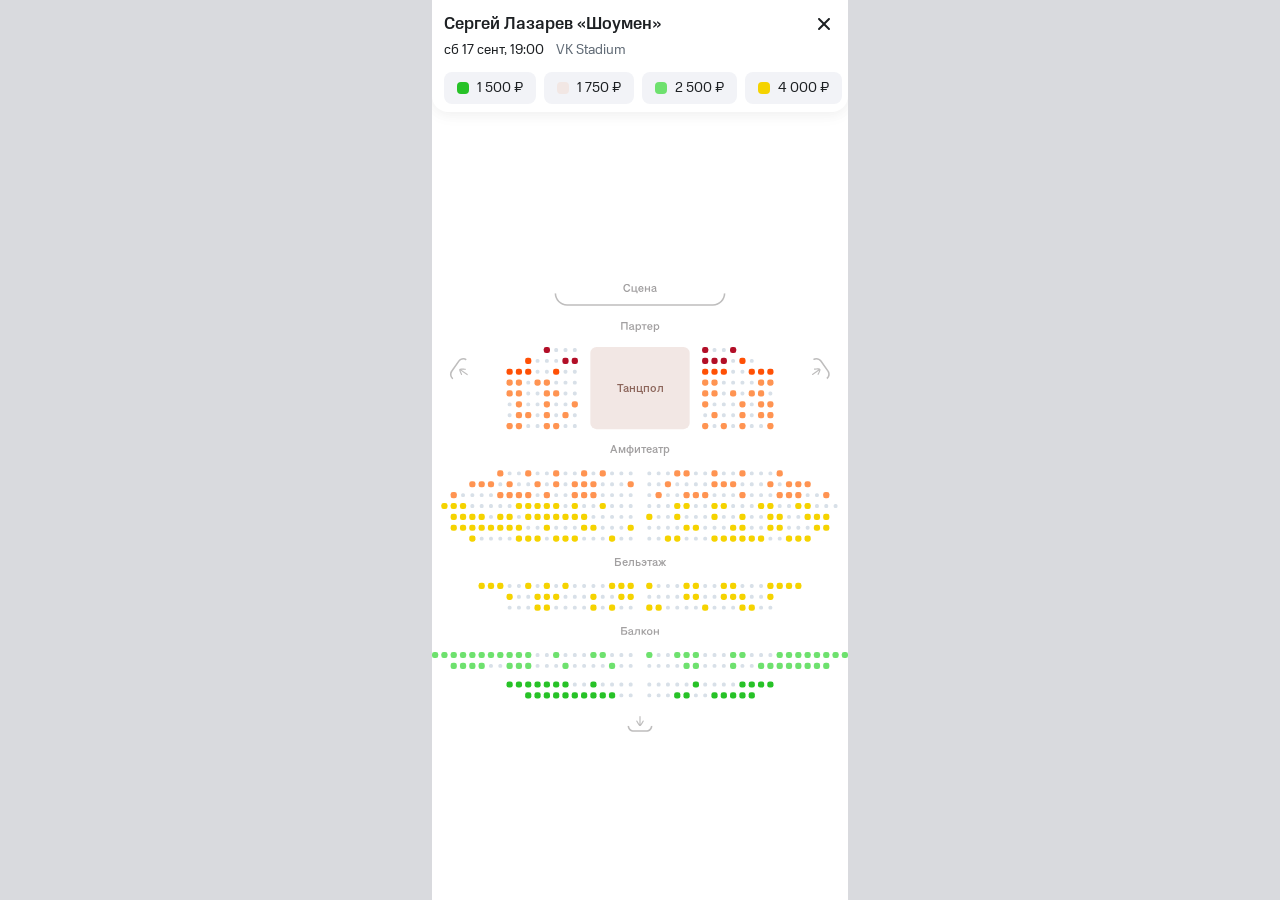
==== commit bf5f1435: "handoff-citrus: restyle the prototype to the Citrus UI library - Header, price pills, selected seat " ====
--- a/index.html
+++ b/index.html
@@ -11,16 +11,15 @@
 </head>
 <body>
 <div class="app">
-    <!-- 1. Шапка -->
+    <!-- 1. Шапка — Citrus «Hall / Title / Mobile» -->
     <header class="header">
-        <!-- заголовок -->
+        <!-- название и крестик -->
         <div class="title">
-            <button class="icon-btn" type="button" aria-label="Назад"></button>
-            <div class="title-text">
-                <div class="ttl"></div>
-                <div class="sub"></div>
-            </div>
+            <div class="ttl"></div>
+            <button class="icon-btn" type="button" aria-label="Закрыть"><img src="assets/title-cross-24.svg" width="24" height="24" alt=""></button>
         </div>
+        <!-- строка даты: дата и время сеанса, площадка -->
+        <div class="date"><span class="dt"></span><span class="sub"></span></div>
         <!-- легенда цен = фильтр по ценам -->
         <div class="legend"></div>
     </header>
--- a/css/colors_and_type.css
+++ b/css/colors_and_type.css
@@ -18,6 +18,21 @@
   font-style: normal;
   font-display: swap;
 }
+/* MTS Compact — шрифт Citrus (макет Z4wmhHaKhZMV8UI79y1a9Y): шапка, пилюли, карточки, кнопки, шторка */
+@font-face {
+  font-family: "MTS Compact";
+  src: url("../fonts/MTSCompact-Regular.woff2") format("woff2");
+  font-weight: 400;
+  font-style: normal;
+  font-display: swap;
+}
+@font-face {
+  font-family: "MTS Compact";
+  src: url("../fonts/MTSCompact-Medium.woff2") format("woff2");
+  font-weight: 500;
+  font-style: normal;
+  font-display: swap;
+}
 @font-face {
   font-family: "Statika";
   src: url("../fonts/Statika-Light.otf") format("opentype");
@@ -58,6 +73,7 @@
   /* ---------- Font families ---------- */
   --font-serif: "Tercia", "Lora", Georgia, "Times New Roman", serif;
   --font-sans:  "Statika", "Inter", "Helvetica Neue", Arial, sans-serif;
+  --font-compact: "MTS Compact", "Statika", "Inter", "Helvetica Neue", Arial, sans-serif;   /* Citrus */
 
   /* ---------- Text (Light) ---------- */
   --text-primary:           #231d1f;
--- a/css/styles.css
+++ b/css/styles.css
@@ -34,131 +34,124 @@
 /* ============================================================
    1. Шапка
    ============================================================ */
-/* Шапка — ПЛАВАЮЩИЙ оверлей над схемой (как нижний блок z4): схема уходит ПОД
-   неё и заполняет весь вьюпорт. Абсолют сверху, непрозрачный фон. */
+/* Шапка — ПЛАВАЮЩИЙ оверлей над схемой (как нижний блок z4): схема уходит ПОД неё и заполняет весь вьюпорт.
+   Citrus «Hall / Title / Mobile» (файл Z4wmhHaKhZMV8UI79y1a9Y, экран 4983:18050, инстанс 4984:22107):
+   фон Background/Primary-elevated #FFFFFF, отступы 12 сверху и по бокам, 8 снизу, промежуток 4, скругление снизу 16,
+   тень Shadows/Low (0 0 16 и 0 4 16, #0000000A). Шрифт — MTS Compact (--font-compact) */
 .header {
     position: absolute;
     top: 0;
     left: 0;
     right: 0;
     z-index: 5;
-    background: var(--bg-primary);
     display: flex;
     flex-direction: column;
-    gap: 16px;
-    padding-bottom: 8px;
-}
-
-/* ---- 1.1 Заголовок ---- */
+    gap: 4px;
+    padding: 12px 12px 8px;
+    border-radius: 0 0 16px 16px;
+    background: #ffffff;
+    box-shadow: 0 0 16px 0 rgba(0, 0, 0, .04), 0 4px 16px 0 rgba(0, 0, 0, .04);
+    overflow: hidden;
+}
+
+/* ---- 1.1 Заголовок: название P1 Medium Comp 17/24 #1D2023 с многоточием, справа крестик Cross 24 ---- */
 .title {
     display: flex;
-    gap: 8px;
-    align-items: flex-start;
-    padding: 20px 16px 0;
+    align-items: center;
+    justify-content: space-between;
     min-width: 0;
 }
+.ttl {
+    flex: 1 0 0;
+    min-width: 0;
+    font: 500 17px/24px var(--font-compact, var(--font-sans));
+    color: #1d2023;
+    overflow: hidden;
+    text-overflow: ellipsis;
+    white-space: nowrap;
+}
 .icon-btn {
-    flex: 0 0 auto;
-    width: 32px;
-    height: 32px;
+    flex: none;
+    display: flex;
+    align-items: center;
+    justify-content: center;
+    margin: 0;
+    padding: 0;
     border: 0;
-    padding: 0;
-    border-radius: 999px;
-    background: var(--ctrl-secondary);
-    color: var(--icon-primary);
-    display: inline-flex;
-    align-items: center;
-    justify-content: center;
+    background: transparent;
     cursor: pointer;
     -webkit-tap-highlight-color: transparent;
-    transition: background-color 150ms ease-out;
-}
-.icon-btn:active { background: var(--ctrl-secondary-hover); }
-
-.title-text {
-    flex: 1 1 auto;
+}
+.icon-btn img { display: block; }
+
+/* ---- Строка даты «Date»: P2 Regular Comp 14/20, промежуток 12; дата и время #1D2023,
+   площадка Text/Secondary #626C77 с многоточием ---- */
+.date {
+    display: flex;
+    align-items: center;
+    gap: 12px;
+    font: 400 14px/20px var(--font-compact, var(--font-sans));
+    white-space: nowrap;
     min-width: 0;
-    display: flex;
-    flex-direction: column;
-    gap: 0;
-}
-
-/* заголовок — развёрнутый (serif, A1 20/30) */
-.ttl {
-    font-family: var(--font-serif);
-    font-weight: 400;
-    font-size: var(--fs-p1);          /* 20px */
-    line-height: var(--lh-p1);        /* 30px */
-    color: var(--text-primary);
+}
+.dt {
+    flex: none;
+    color: #1d2023;
+}
+.sub {
+    flex: 1 0 0;
+    min-width: 0;
+    color: #626c77;
     overflow: hidden;
     text-overflow: ellipsis;
-    white-space: nowrap;
-    flex: 0 1 auto;
-    min-width: 0;
-}
-
-/* подзаголовок — площадка (P3 14/21) */
-.sub {
-    font: 400 var(--fs-p3)/var(--lh-p3) var(--font-sans);
-    color: var(--text-secondary);
-    overflow: hidden;
-    text-overflow: ellipsis;
-    white-space: nowrap;
-}
-
-/* ---- 1.2 Легенда цен (Hall price filter) ---- */
+}
+
+/* ---- 1.2 Легенда цен «Hall price filter»: сверху 8, ряд до правого края шапки, промежуток 8, справа 8 ---- */
 .legend {
     display: flex;
     flex-wrap: nowrap;
     gap: 8px;
     overflow-x: auto;
     scrollbar-width: none;
-    padding: 0 12px 8px;
-    scroll-padding-left: 12px;
-    /* тень пилюль (Shadows/Low, размытие 16) не обрезается краем прокрутки: ряд выше на 16 — в промежуток
-       над ним — и ниже на 8, до низа шапки (её padding-bottom 8); отрицательные поля возвращают раскладку
-       как в макете (снизу 8). За шапку ряд не выходит — схему под шапкой не перекрывает */
-    margin: -16px 0 -8px;
-    padding-top: 16px;
-    padding-bottom: 16px;
+    margin-right: -12px;
+    padding: 8px 8px 0 0;
 }
 .legend::-webkit-scrollbar { display: none; }
-/* Пилюля — «Price item» макета (файл Z4wmhHaKhZMV8UI79y1a9Y, узел 4778:31730): высота 32, отступы 8/12,
-   промежуток 6, радиус 16, фон Background/Primary #FFFFFF, тень Shadows/Low (0 0 16 и 0 4 16, #0000000A).
-   Текст — P2 Regular Comp 14/20, Text/Primary #1D2023: Statika вместо MTS Compact */
+/* Пилюля «Price item»: высота 32, отступы 8/12, промежуток 8, радиус 8, фон Background/Secondary #F2F3F7,
+   текст P2 Regular Comp 14/20 #1D2023 (MTS Compact).
+   Нажатой в Citrus нет — как в текущем UI схемы: белый фон и обводка 1.5 в цвет тира (--ring);
+   прозрачная обводка у обычной держит размер */
 .legend .pill {
     flex: 0 0 auto;
     display: inline-flex;
     align-items: center;
     justify-content: center;
-    gap: 6px;
+    gap: 8px;
     box-sizing: border-box;
     height: 32px;
     margin: 0;
     padding: 8px 12px;
-    border: 0;
-    border-radius: 16px;
-    background: #ffffff;
-    box-shadow: 0 0 16px 0 rgba(0, 0, 0, .04), 0 4px 16px 0 rgba(0, 0, 0, .04);
-    font: 400 14px/20px var(--font-sans);
+    border: 1.5px solid transparent;
+    border-radius: 8px;
+    background: #f2f3f7;
+    font: 400 14px/20px var(--font-compact, var(--font-sans));
     color: #1d2023;
     white-space: nowrap;
     cursor: pointer;                    /* пилюля = кликабельный фильтр цены */
     -webkit-tap-highlight-color: transparent;
     -webkit-appearance: none;
     appearance: none;
-    transition: box-shadow 160ms cubic-bezier(0.2, 0, 0, 1);
-}
-/* Нажатая (активный фильтр, 4778:33429): обводка 2 в цвет тира (--ring) внутрь — размер и место текста
-   не меняются, тени нет */
+    transition: background 160ms cubic-bezier(0.2, 0, 0, 1), border-color 160ms cubic-bezier(0.2, 0, 0, 1);
+}
 .legend .pill.active {
-    box-shadow: inset 0 0 0 2px var(--ring);
-}
-/* Маркер цены «Color»: 16×16, радиус 6, цвет тира */
+    background: #ffffff;
+    border-color: var(--ring);
+}
+/* Маркер цены «Color»: 12×12, радиус 4, цвет тира */
 .legend .pill .sw {
-    width: 16px;
-    height: 16px;
-    border-radius: 6px;
+    width: 12px;
+    height: 12px;
+    border-radius: 4px;
     flex: 0 0 auto;
 }
 
@@ -227,16 +220,12 @@
     z-index: 4;
     display: flex;
     flex-direction: column;
-    /* «Bottomsheet / svklimenk3-cards» 4778:30275 (360×188): Tickets — сверху 16, слева 16, промежуток 8;
+    /* Citrus «Bottomsheet / citrus» (4982:4869, 360×188): Tickets — сверху 16, слева 16, промежуток 8;
        Button — сверху 16, по бокам 16, снизу 24. Отсюда: отступы блока 16 / 16 / 24, между лентой и кнопкой 16.
-       Подложка — как была в прототипе схемы зала: вертикальный градиент белого, прозрачный сверху
-       растворяется в сплошной белый к 15% и далее до низа (у компонента шторки заливки нет) */
+       Подложка — градиент от прозрачного белого к белому на 12.766% высоты */
     gap: 16px;
     padding: 16px 16px 24px;
-    background: linear-gradient(180deg,
-        rgba(255, 255, 255, 0) 0%,
-        #ffffff 15%,
-        #ffffff 100%);
+    background: linear-gradient(180deg, rgba(255, 255, 255, 0), #ffffff 12.766%);
     /* пустоты блока пропускают касания к схеме; ловят только билеты и кнопка (children ниже) */
     pointer-events: none;
 }
@@ -281,7 +270,7 @@
    Обе белые: неактивная — тень Shadows/Neutral/Middle, активная — Shadows/Neutral/High.
    Высота 80 у обоих состояний, радиус 16, содержимое обрезается по скруглению.
    Ширина фиксированная: 280 с фото (.has-photo), 192 без фото.
-   MTS Compact заменён на Statika с размерами и начертаниями макета. */
+   Шрифт — MTS Compact (--font-compact). */
 .ticket {
     position: relative;                   /* z-index для peek-глубины; опора крестика */
     pointer-events: auto;
@@ -295,7 +284,7 @@
     border-radius: 16px;
     overflow: hidden;                     /* overflow-clip карточки */
     background: #ffffff;                  /* Selected=False: Background/Modal #FFFFFF */
-    box-shadow: 0 4px 24px 0 rgba(35, 29, 31, .04), 0 8px 20px 0 rgba(35, 29, 31, .06);   /* Selected=False: Shadows/Neutral/Middle */
+    box-shadow: 0 4px 24px 0 rgba(0, 0, 0, .06), 0 8px 16px 0 rgba(0, 0, 0, .04);   /* Citrus, не выбрана: Shadows/Middle */
     cursor: grab;
     user-select: none;
     /* transform/opacity правит JS покадрово — их НЕ анимируем; размеры у состояний одинаковые */
@@ -310,7 +299,7 @@
 .slider.grabbing .ticket { cursor: grabbing; }
 .ticket.active {
     background: #ffffff;                  /* Selected=True: Background/Modal #FFFFFF */
-    box-shadow: 0 6px 24px 0 rgba(35, 29, 31, .06), 0 18px 20px 0 rgba(35, 29, 31, .08);   /* Selected=True: Shadows/Neutral/High */
+    box-shadow: 0 6px 24px 0 rgba(0, 0, 0, .06), 0 18px 20px 0 rgba(0, 0, 0, .08);   /* Citrus, выбрана: Shadows/High */
 }
 
 /* Hall preview: 108×80, фото cover. Своего скругления у превью нет: левые углы срезает скругление
@@ -331,19 +320,15 @@
     pointer-events: none;
     -webkit-user-drag: none;
 }
-/* Icon button с лупой — только у активной: 32×32 в 4 от правого и нижнего края фото,
-   радиус 22, фон rgba(253,249,245,.2), Background blur/Blur 15 (в коде макета backdrop-blur 7.5px).
-   Иконка Search 16, белая (assets/ticket-search-16.svg). Тап — как по карточке */
+/* Icon button с лупой — только у активной (Citrus I4982:4872;4982:4798): 32×32 в 4 от правого и нижнего края фото,
+   радиус 6, без заливки; иконка Search 24 белая (assets/ticket-search-24.svg). Тап — как по карточке */
 .ticket .t-zoom {
     position: absolute;
     right: 4px;
     bottom: 4px;
     width: 32px;
     height: 32px;
-    border-radius: 22px;
-    background: rgba(253, 249, 245, .2);
-    -webkit-backdrop-filter: blur(7.5px);
-    backdrop-filter: blur(7.5px);
+    border-radius: 6px;
     display: none;
     align-items: center;
     justify-content: center;
@@ -351,7 +336,7 @@
     pointer-events: none;
 }
 .ticket.active .t-zoom { display: flex; }
-.ticket .t-zoom img { display: block; width: 16px; height: 16px; }
+.ticket .t-zoom img { display: block; width: 24px; height: 24px; }
 
 /* Details: столбец, gap 2, px 12; у активной справа 40 — место под крестик. P2 Comp 14/20 */
 .ticket .t-text {
@@ -362,9 +347,10 @@
     align-items: flex-start;
     gap: 2px;
     padding: 0 12px;
-    font: 400 14px/20px var(--font-sans);
+    font: 400 14px/20px var(--font-compact, var(--font-sans));
     color: #626c77;                       /* Text/Secondary #626C77 (= --gs-500); --text-secondary проекта другой */
 }
+.ticket.has-photo .t-text { padding-left: 8px; }   /* Citrus: у карточки с фото текст в 8 от фото */
 .ticket.active .t-text { padding-right: 40px; }
 .ticket .t-line {
     display: block;
@@ -383,7 +369,7 @@
     overflow-wrap: break-word;
 }
 
-/* Close icon button: Cross Circle 24, #BBC1C7, в 8 от верхнего и правого края; только у активной */
+/* Close icon button (Citrus I4982:4872;4982:4803): Cross 24 #8D969F, в 8 от верхнего и правого края; только у активной */
 .ticket .t-x {
     position: absolute;
     top: 8px;
@@ -412,12 +398,9 @@
     pointer-events: none;
 }
 
-/* ---- 3.2 CTA — «Timer button», вариант Size=52 Large (макет 4810:34473, файл Z4wmhHaKhZMV8UI79y1a9Y),
-   как в шторке «Bottomsheet / svklimenk3-cards» 4778:30275 ----
-   Высота 52, радиус 26, px 32, pb 2, gap 8; фон Controls/Primary #FF5005; текст «Оформить» P2 Medium 16/24 белый,
-   по центру. Справа — таймер «.Timer button timer» (4806:2819): в 24 от правого края, по центру по вертикали,
-   фон #EE3000, px 12 py 6, радиус 16, Statika Regular 12, line-height normal, белый, цифры lnum + tnum.
-   Hover — белая заливка 20% поверх фона (слой Hover макета). */
+/* ---- 3.2 CTA — Citrus Button из «Bottomsheet / citrus» (4982:4875): высота 52, радиус 8,
+   фон Controls/Primary-active #FF0032, отступы 14 и ещё 8 по бокам у содержимого, «Оформить» P1 Medium Comp 17/24 белый
+   (MTS Compact). Только надпись, без таймера. Hover — белая заливка 20% поверх фона, как было. */
 .cta {
     position: relative;                   /* опора таймера и слоя hover; нужен для z-index */
     z-index: 1;                           /* ниже .slider (z-index 2) → тень активного билета ложится поверх кнопки */
@@ -426,16 +409,15 @@
     min-width: 328px;
     height: 52px;
     border: 0;
-    border-radius: 26px;
-    background: var(--ctrl-primary);      /* Controls/Primary #FF5005 */
-    color: var(--gs-0);                   /* Constant/Greyscale 0 #FFFFFF */
+    border-radius: 8px;
+    background: #ff0032;                  /* Controls/Primary-active */
+    color: #ffffff;                       /* Constant/Greyscale 0 */
     display: flex;
     align-items: center;
     justify-content: center;
-    gap: 8px;
-    padding: 0 32px 2px;
-    overflow: hidden;
-    font: 500 16px/24px var(--font-sans); /* Paragraph/P2 Medium: Statika 16/24 */
+    padding: 14px 22px;
+    overflow: hidden;
+    font: 500 17px/24px var(--font-compact, var(--font-sans));
     text-align: center;
     cursor: pointer;
     -webkit-tap-highlight-color: transparent;
@@ -456,19 +438,3 @@
     flex: none;                           /* 52 Large: текст по ширине содержимого, по центру кнопки */
     white-space: nowrap;
 }
-.cta .cta-timer {
-    position: absolute;
-    top: 50%;
-    right: 24px;
-    transform: translateY(-50%);
-    display: flex;
-    align-items: center;
-    justify-content: center;
-    padding: 6px 12px;
-    border-radius: 16px;
-    background: #ee3000;                  /* в макете без токена */
-    color: var(--gs-0);                   /* Constant/Greyscale 0 #FFFFFF */
-    font: 400 12px/normal var(--font-sans);
-    font-feature-settings: "lnum" 1, "tnum" 1;
-    white-space: nowrap;
-}
--- a/css/photos.css
+++ b/css/photos.css
@@ -23,7 +23,7 @@
 }
 
 /* ---------- Лайтбокс с фото: на весь экран поверх шапки (z 5) и нижнего блока (z 4).
-   Макет «Lightbox / svklimenk3-cards», файл Z4wmhHaKhZMV8UI79y1a9Y, узел 4866:18319 (360×800): белый фон,
+   Citrus «Lightbox / citrus», файл Z4wmhHaKhZMV8UI79y1a9Y, узел 4982:4980 (360×800): белый фон,
    фото 3 : 2 на всю ширину по центру экрана, на нём шевроны; крестик справа сверху; снизу поверх — подпись
    и «Показать на схеме» на градиенте. Подложка Background/Overlay за лайтбоксом закрыта им целиком ---------- */
 .lb {
@@ -50,7 +50,7 @@
 /* крестик, подпись и кнопка тают вдвое быстрее фона: пропадают к его половине и не путаются с тем, что под ним */
 .lb-close,
 .lb-bottom { opacity: max(0, var(--lb-fade) * 2 - 1); }
-/* Close и Next макета: кнопка 52×52 без заливки, радиус 26, иконка 32 по центру */
+/* Close, Previous и Next (Citrus): кнопка 52×52 без заливки, радиус 8, иконка 32 по центру */
 .lb-close,
 .lb-arrow {
     display: flex;
@@ -58,7 +58,7 @@
     justify-content: center;
     width: 52px;
     height: 52px;
-    border-radius: 26px;
+    border-radius: 8px;
     margin: 0;
     padding: 0;
     border: 0;
@@ -66,7 +66,7 @@
     cursor: pointer;
     -webkit-tap-highlight-color: transparent;
 }
-/* Крестик «Close» (4866:18387): справа 8, сверху 8, иконка Cross 32 #231D1F — файлом */
+/* Крестик «Close» (Citrus 4982:4982): справа 8, сверху 8, иконка Cross 32 #1D2023 — файлом */
 .lb-close {
     position: absolute;
     top: 8px;
@@ -108,7 +108,7 @@
     -webkit-user-drag: none;
 }
 
-/* Стрелки «Next» (4887:15415, 4887:15409): у краёв экрана (0), по высоте — середина фото, то есть экрана;
+/* Стрелки «Previous» и «Next» (Citrus 4982:5443, 4982:5454): у краёв экрана (0), по высоте — середина фото, то есть экрана;
    иконки Chevron Left и Right 32 #FAFAFA — файлами */
 .lb-arrow {
     position: absolute;
@@ -121,7 +121,7 @@
 /* стрелки спрятаны, если SHOW_ARROWS = false в js/photo-ui.js; листание — тапом по краям фото и клавишами */
 .lb.no-arrows .lb-arrow { display: none; }
 
-/* Низ лайтбокса — «lightbox-label» (4866:18368) поверх низа экрана: во всю ширину, отступы 16 сверху и по бокам,
+/* Низ лайтбокса — «.lightbox-label-citrus» (4982:4983) поверх низа экрана: во всю ширину, отступы 16 сверху и по бокам,
    24 снизу, между подписью и кнопкой 16; фон — градиент от прозрачного белого к белому на 12.766% высоты */
 .lb-bottom {
     position: absolute;
@@ -135,11 +135,12 @@
     padding: 16px 16px 24px;
     background: linear-gradient(to bottom, rgba(255, 255, 255, 0), #ffffff 12.766%);
 }
-/* Подпись секции («Партер, центр») по центру: Statika Regular 14/21, Text/Primary #231D1F (I4866:18368;4866:18196).
+/* Подпись секции («Партер, центр») по центру: Statika Regular 14/21, Text/Primary #1D2023 (I4982:4983;4982:4866) —
+   в Citrus эта подпись в Statika, а не в MTS Compact.
    min-width: 0 у колонки — длинная подпись переносится, а не распирает лайтбокс */
 .lb-info {
     display: flex;
-    color: var(--text-primary);             /* #231D1F — Text/Primary */
+    color: #1d2023;                         /* Text/Primary */
     font: 400 14px/21px var(--font-sans);
     text-align: center;
     overflow-wrap: anywhere;
@@ -150,19 +151,19 @@
     flex-direction: column;
     min-width: 0;
 }
-/* «Показать на схеме» — Button макета (I4866:18368;4866:18159): заливка Controls/Secondary #F5F4F2,
-   текст Text/Primary #231D1F, Statika Medium 16/24; высота 52, радиус 26, по бокам 32, на всю ширину */
+/* «Показать на схеме» — Citrus Button (I4982:4983;4982:4867): заливка Controls/Tertiary-active #F2F3F7, радиус 8,
+   высота 52, отступы 14 и ещё 8 по бокам у содержимого, текст P1 Medium Comp 17/24 #1D2023 (MTS Compact) */
 .lb-show {
     box-sizing: border-box;
     width: 100%;
     height: 52px;
     margin: 0;
-    padding: 0 32px;
+    padding: 14px 22px;
     border: 0;
-    border-radius: 26px;
-    background: var(--ctrl-secondary);      /* #F5F4F2 — Controls/Secondary */
-    color: var(--text-primary);             /* #231D1F — Text/Primary */
-    font: 500 16px/24px var(--font-sans);
+    border-radius: 8px;
+    background: #f2f3f7;
+    color: #1d2023;
+    font: 500 17px/24px var(--font-compact, var(--font-sans));
     text-align: center;
     white-space: nowrap;
     cursor: pointer;
--- a/css/seatless.css
+++ b/css/seatless.css
@@ -1,19 +1,17 @@
 /* ============================================================
-   Диалог «билет без места» (танцпол) — макет «Seatless popup _ svklimenk3-cards» 4828:36933
-   (фрейм Notes 4778:30167, файл Z4wmhHaKhZMV8UI79y1a9Y). Шапка «.Ticket title» 4826:34909 / 4847:4438,
-   блок количества «.Tickets options count» 4828:36597 (Build=Options alt 4846:3418, Number 4830:39659,
-   Number + Warning 4834:39762), кнопки-числа «Picker / svklimenk3» 4846:3384, кнопки Button 52 Large.
-   MTS Compact заменён на Statika с размерами и начертаниями макета.
+   Диалог «билет без места» (танцпол) — Citrus «Dialog / Mobile» (файл Z4wmhHaKhZMV8UI79y1a9Y, 4987:23457,
+   экраны 4983:20794 и 4983:20856) со строкой количества «.tickets-count-citrus» (4983:17370).
+   Шрифт — MTS Compact, как в макете (--font-compact).
    Слои: над схемой (1), шапкой (5) и нижним блоком (4), под лайтбоксом (20).
    Подключается после css/styles.css.
    ============================================================ */
 
-/* Затемнение: Background/Overlay rgba(15,15,15,.5) на весь экран */
+/* Затемнение: Background/Overlay rgba(29,32,35,.4) на весь экран */
 .sd-scrim {
     position: absolute;
     inset: 0;
     z-index: 15;
-    background: rgba(15, 15, 15, .5);
+    background: rgba(29, 32, 35, .4);
     opacity: 0;
     visibility: hidden;
     transition: opacity 250ms cubic-bezier(.2, .8, .2, 1), visibility 0s linear 250ms;
@@ -24,8 +22,8 @@
     transition: opacity 250ms cubic-bezier(.2, .8, .2, 1), visibility 0s;
 }
 
-/* Шторка (Content): белая, сверху скругление 24, содержимое обрезается по скруглению (фото), без отступов;
-   тень Shadows/Neutral/Upper-middle */
+/* Шторка «Content»: белая (Background/Modal), сверху скругление 16, снизу отступ 20;
+   тень Shadows/Upper-middle (0 -2 24 #0000000A, 0 -8 24 #0000000F) */
 .sd-sheet {
     position: absolute;
     left: 0;
@@ -37,9 +35,10 @@
     flex-direction: column;
     align-items: stretch;
     overflow: hidden;
-    border-radius: 24px 24px 0 0;
-    background: #ffffff;                       /* Background/Modal */
-    box-shadow: 0 -2px 24px 0 rgba(35, 29, 31, .04), 0 -8px 24px 0 rgba(35, 29, 31, .06);
+    padding-bottom: 20px;
+    border-radius: 16px 16px 0 0;
+    background: #ffffff;
+    box-shadow: 0 -2px 24px 0 rgba(0, 0, 0, .04), 0 -8px 24px 0 rgba(0, 0, 0, .06);
     touch-action: none;                        /* свайп вниз ловит js */
     transform: translateY(100%);
     visibility: hidden;
@@ -52,12 +51,7 @@
 }
 .sd-sheet.is-dragging { transition: none; }
 
-/* ---------- Шапка «.Ticket title»: фото на всю ширину (пропорции 108/80), под ним строка с названием и ценой ---------- */
-.sd-title {
-    display: flex;
-    flex-direction: column;
-    align-items: stretch;
-}
+/* ---------- Фото в шапке — в Citrus его нет, выводится только при SHOW_PHOTO в js/seatless-dialog.js ---------- */
 .sd-photo {
     position: relative;
     display: block;
@@ -99,151 +93,85 @@
     pointer-events: none;
 }
 .sd-zoom img { display: block; width: 24px; height: 24px; }
-/* Details: сверху 16 (без фото — 24), по бокам 24; слева название, справа цена */
-.sd-details {
+
+/* ---------- «Dialog title»: сверху 20, по бокам 20, снизу 16, высота не меньше 72, промежуток 8.
+   Название H1 Desktop Comp 24/28 Medium #1D2023, под ним через 2 подпись P1 Regular Comp 17/24 Text/Secondary #626C77.
+   Справа Icon button 32: фон Controls/Tertiary-active #F2F3F7, радиус 6, иконка Cross 24 ---------- */
+.sd-title {
     display: flex;
     align-items: flex-start;
+    gap: 8px;
+    min-height: 72px;
+    padding: 20px 20px 16px;
+}
+.sd-title-text {
+    flex: 1 0 0;
+    min-width: 1px;
+    display: flex;
+    flex-direction: column;
+    gap: 2px;
+}
+.sd-name {
+    font: 500 24px/28px var(--font-compact, var(--font-sans));
+    color: #1d2023;
+    overflow-wrap: break-word;
+}
+.sd-kind {
+    font: 400 17px/24px var(--font-compact, var(--font-sans));
+    color: #626c77;
+}
+.sd-close {
+    flex: none;
+    display: flex;
+    align-items: center;
+    justify-content: center;
+    width: 32px;
+    height: 32px;
+    margin: 0;
+    padding: 0;
+    border: 0;
+    border-radius: 6px;
+    background: #f2f3f7;
+    cursor: pointer;
+    -webkit-tap-highlight-color: transparent;
+}
+.sd-close img { display: block; }
+
+/* ---------- «Modal content»: по бокам 20 ---------- */
+.sd-body { padding: 0 20px; }
+
+/* ---------- «.tickets-count-citrus» Counter: строка, текст слева, степпер справа ----------
+   Текст: «N билетов» P2 Regular Comp 14/20 Text/Secondary #626C77, через 3 сумма H2 Mobile Comp 17/21 Medium #1D2023 */
+.sd-count {
+    display: flex;
+    align-items: center;
     justify-content: space-between;
-    gap: 12px;
-    padding: 16px 24px 0;
-    white-space: nowrap;
-}
-.sd-title.no-photo .sd-details { padding-top: 24px; }
-.sd-title-col,
-.sd-price-col {
-    display: flex;
-    flex-direction: column;
-    min-width: 0;
-}
-.sd-title-col { align-items: flex-start; }
-.sd-price-col { flex: none; align-items: flex-end; }
-.sd-name,
-.sd-price {
-    max-width: 100%;
-    font: 500 20px/30px var(--font-sans);      /* Header/Sub Desktop Med 20/30 */
-    color: #231d1f;                            /* Text/Primary */
-    overflow: hidden;
-    text-overflow: ellipsis;
-}
-.sd-kind,
-.sd-fee {
-    max-width: 100%;
-    font: 400 14px/20px var(--font-sans);      /* P2 Regular Comp 14/20 */
-    overflow: hidden;
-    text-overflow: ellipsis;
-}
-.sd-kind { color: #626c77; }                   /* Text/Secondary */
-.sd-fee { color: #12b23f; }                    /* Text/Positive */
-
-/* ---------- Под шапкой: отступы 16, между блоком количества и кнопками 24 ---------- */
-.sd-body {
-    display: flex;
-    flex-direction: column;
-    gap: 24px;
-    padding: 16px;
-}
-
-/* ---------- Блок количества — «.Tickets options count svklimenk3-cards» (4828:36597, Notes 4778:30167):
-   фон Background/Primary-elevated #FAFAFA без обводки, радиус 28, отступы 12 (блок 360×112 и 360×72) ---------- */
-.sd-count {
-    box-sizing: border-box;
-    background: var(--bg-primary-elevated);   /* #FAFAFA */
-    border-radius: 28px;
-    padding: 12px;
-}
-/* Build=Options alt: столбец по центру, промежуток 16 */
-.sd-count.is-options {
-    display: flex;
-    flex-direction: column;
-    align-items: center;
-    gap: 16px;
-}
-.sd-count-subtitle {
-    width: 100%;
-    font: 400 16px/24px var(--font-sans);      /* Paragraph/P2 Regular */
-    color: #231d1f;
-    text-align: center;
-}
-.sd-chips {
-    display: flex;
-    align-items: center;
-    justify-content: space-between;
-    width: 100%;
-}
-/* Picker / svklimenk3, 48 Medium: фон Background/Modal #FFFFFF, радиус 16.
-   Фиксированный размер — 48×48, число P1 Medium 20/30; «Больше» — высота 48, по бокам 16, P2 Medium 16/24.
-   Selected — Controls/Active #2D0514, текст Text/Inverted #FAFAFA, тень (drop-shadow макета) */
-.sd-chip {
-    flex: none;
-    box-sizing: border-box;
-    width: 48px;
-    height: 48px;
-    margin: 0;
-    padding: 0;
-    border: 0;
-    border-radius: 16px;
-    background: #ffffff;                       /* Background/Modal */
-    color: #231d1f;
-    font: 500 20px/30px var(--font-sans);
-    text-align: center;
-    white-space: nowrap;
-    cursor: pointer;
-    -webkit-tap-highlight-color: transparent;
-}
-.sd-chip.sd-chip-more {
-    width: auto;
-    padding: 0 16px;
-    font: 500 16px/24px var(--font-sans);
-}
-.sd-chip.is-active {
-    background: #2d0514;
-    color: #fafafa;
-    filter: drop-shadow(0 6px 12px rgba(0, 0, 0, .06)) drop-shadow(0 18px 10px rgba(0, 0, 0, .08));
-}
-/* недоступно сверх лимита заказа — в макете состояния нет: непрозрачность 0,5, как у неактивных кнопок степпера */
-.sd-chip:disabled { opacity: .5; cursor: default; }
-
-/* Build=Number: строка, промежуток 12 */
-.sd-count.is-number {
-    display: flex;
-    align-items: center;
-    gap: 12px;
 }
 .sd-count-text {
     flex: 1 0 0;
     min-width: 1px;
     display: flex;
     flex-direction: column;
-    justify-content: center;
-    padding: 0 8px;
-    white-space: nowrap;
-}
-.sd-count-label { font: 400 16px/24px var(--font-sans); color: #231d1f; }   /* P2 Regular */
-.sd-count-limit { font: 400 14px/21px var(--font-sans); color: #706e6f; }   /* P3 Regular, Text/Secondary */
-/* Warning=True (4834:39762): «Билетов» — Regular, как без предупреждения; «Не более N» — P3 Medium, Text/Warning #F59400 */
-.sd-count.is-warning .sd-count-limit { font-weight: 500; color: #f59400; }
-/* Counter: белая плашка Background/Modal #FFFFFF, высота 48, отступы 0/4, промежуток 8, радиус 16 */
+    gap: 3px;
+}
+.sd-count-label { font: 400 14px/20px var(--font-compact, var(--font-sans)); color: #626c77; }
+.sd-count-sum { font: 500 17px/21px var(--font-compact, var(--font-sans)); color: #1d2023; white-space: nowrap; }
+/* Степпер: «Minus» и «Plus» — Icon button 44, фон Controls/Tertiary-active #F2F3F7, радиус 8, иконки 24;
+   число 44×44, H1 Mobile Comp 20/24 Medium #1D2023 по центру. Неактивных кнопок в Citrus нет — непрозрачность 0,5, как было */
 .sd-counter {
     flex: none;
     display: flex;
     align-items: center;
-    gap: 8px;
-    height: 48px;
-    padding: 0 4px;
-    border-radius: 16px;
-    background: #ffffff;                       /* Background/Modal */
-}
-/* Icon button 44 без заливки, радиус 22; неактивная — непрозрачность 0,5 (макет: «+» на максимуме).
-   Неактивного «−» в макете нет — так же, непрозрачность 0,5 */
+}
 .sd-step {
     box-sizing: border-box;
     width: 44px;
     height: 44px;
     margin: 0;
-    padding: 0 8px;
-    border: 0;
-    border-radius: 22px;
-    background: transparent;
+    padding: 0;
+    border: 0;
+    border-radius: 8px;
+    background: #f2f3f7;
     display: flex;
     align-items: center;
     justify-content: center;
@@ -258,38 +186,32 @@
     display: flex;
     align-items: center;
     justify-content: center;
-    font: 500 20px/30px var(--font-sans);      /* Paragraph/P1 Medium */
-    color: #231d1f;
-}
-
-/* ---------- Button group: «Добавить» (Primary 52) и «Закрыть» (Secondary 52, белая), без промежутка ---------- */
+    font: 500 20px/24px var(--font-compact, var(--font-sans));
+    color: #1d2023;
+}
+
+/* ---------- «Button group»: сверху 16, по бокам 20. «Добавить в корзину» — Primary 44: фон Controls/Primary-active
+   #FF0032, радиус 8, отступы 10 и ещё 8 по бокам у содержимого, P1 Medium Comp 17/24 белый ---------- */
 .sd-buttons {
     display: flex;
-    flex-direction: column;
-}
-.sd-add,
-.sd-close {
+    padding: 16px 20px 0;
+}
+.sd-add {
+    flex: 1 0 0;
+    min-width: 1px;
     box-sizing: border-box;
-    width: 100%;
-    height: 52px;
-    margin: 0;
-    padding: 0 32px;
-    border: 0;
-    border-radius: 26px;
-    font: 500 16px/24px var(--font-sans);      /* Paragraph/P2 Medium */
+    height: 44px;
+    margin: 0;
+    padding: 10px 18px;
+    border: 0;
+    border-radius: 8px;
+    background: #ff0032;
+    color: #ffffff;
+    font: 500 17px/24px var(--font-compact, var(--font-sans));
     text-align: center;
     white-space: nowrap;
     cursor: pointer;
     -webkit-tap-highlight-color: transparent;
 }
-.sd-add {
-    background: var(--ctrl-primary);           /* Controls/Primary #FF5005 */
-    color: #ffffff;
-}
-.sd-add .sd-dot { color: rgba(255, 255, 255, .5); }
-/* заказ полон — в макете состояния нет: заливка Controls/Inactive, текст цвета неактивной иконки */
+/* заказ полон — в Citrus состояния нет: заливка Controls/Inactive, текст цвета неактивной иконки, как было */
 .sd-add:disabled { background: rgba(162, 160, 161, .2); color: #bebdbd; cursor: default; }
-.sd-close {
-    background: #ffffff;                       /* Controls/Alternative */
-    color: #231d1f;                            /* Text/Primary */
-}
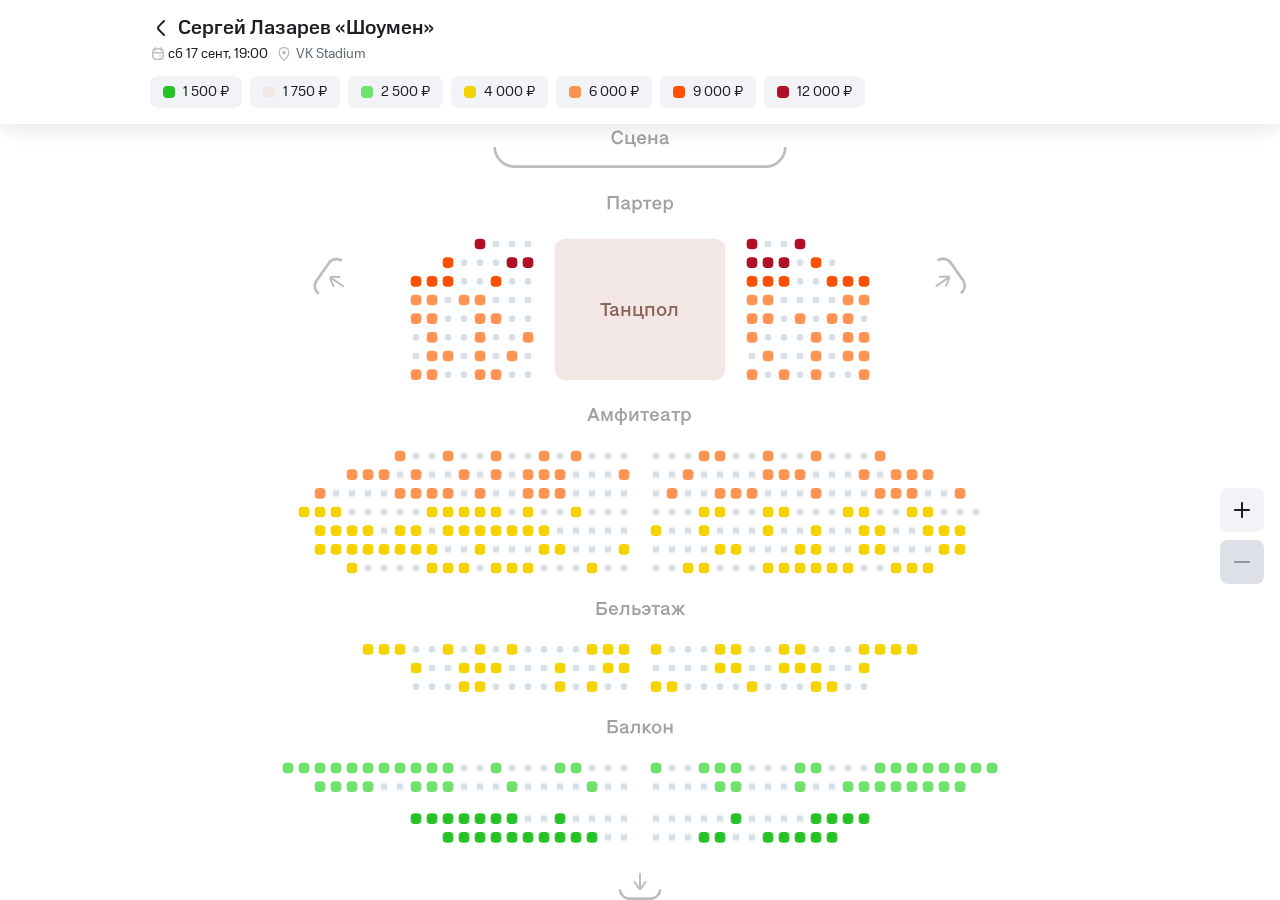
==== commit 9996b831: "handoff-citrus: responsive index.html with desktop layout from 1024 px Add a desktop layout (≥1024 p" ====
--- a/index.html
+++ b/index.html
@@ -5,40 +5,63 @@
     <title>Схема зала — TLND-15971</title>
     <meta name="viewport" content="width=device-width, initial-scale=1, maximum-scale=1, user-scalable=no">
     <link rel="stylesheet" href="css/colors_and_type.css">
+    <link rel="stylesheet" href="css/hall-common.css">
+    <!-- mobile layout below 1024 px, desktop layout from 1024 px (media queries inside; = DESKTOP_QUERY in js/app.js) -->
     <link rel="stylesheet" href="css/styles.css">
     <link rel="stylesheet" href="css/photos.css">
     <link rel="stylesheet" href="css/seatless.css">
+    <link rel="stylesheet" href="css/desktop.css">
 </head>
 <body>
 <div class="app">
-    <!-- 1. Шапка — Citrus «Hall / Title / Mobile» -->
+    <!-- Header: mobile — Citrus «Hall / Title / Mobile» over the scheme (title and cross, date row, price pills);
+         desktop — «Hall / Title / Desktop» (Figma 4987:27885): back chevron, date and venue with icons, 980 column -->
     <header class="header">
-        <!-- название и крестик -->
-        <div class="title">
-            <div class="ttl"></div>
-            <button class="icon-btn" type="button" aria-label="Закрыть"><img src="assets/title-cross-24.svg" width="24" height="24" alt=""></button>
+        <div class="header-col">
+            <div class="title">
+                <!-- back chevron (desktop) and cross (mobile): no action -->
+                <button class="icon-btn hd-back" type="button" aria-label="Назад"><img src="assets/title-chevron-left-24.svg" width="24" height="24" alt=""></button>
+                <div class="ttl"></div>
+                <button class="icon-btn hd-close" type="button" aria-label="Закрыть"><img src="assets/title-cross-24.svg" width="24" height="24" alt=""></button>
+            </div>
+            <!-- session date and venue; the icons are desktop only -->
+            <div class="date">
+                <span class="hd-date"><img class="hd-ico" src="assets/title-calendar-16.svg" width="16" height="16" alt=""><span class="dt"></span></span>
+                <span class="hd-place"><img class="hd-ico" src="assets/title-map-pin-16.svg" width="16" height="16" alt=""><span class="sub"></span></span>
+            </div>
         </div>
-        <!-- строка даты: дата и время сеанса, площадка -->
-        <div class="date"><span class="dt"></span><span class="sub"></span></div>
-        <!-- легенда цен = фильтр по ценам -->
+        <!-- price pills = price filter (js/price-filter.js) -->
         <div class="legend"></div>
     </header>
 
-    <!-- 2. Схема зала (пан/зум) -->
-    <div class="map-viewport">
-        <div class="map-content">
-            <!-- инлайн-SVG схемы инжектится из assets/hall.svg (вектор в DOM) -->
-            <div class="hall-svg" role="img" aria-label="Схема зала"></div>
+    <!-- Hall: the scheme (pan / zoom); desktop also the zoom buttons and the checkout bar over the bottom of the scheme -->
+    <main class="hall">
+        <div class="map-viewport">
+            <div class="map-content">
+                <!-- inline SVG of the scheme from assets/hall.svg -->
+                <div class="hall-svg" role="img" aria-label="Схема зала"></div>
+            </div>
         </div>
-    </div>
+        <div class="d-zoom">
+            <button class="d-zoom-btn" type="button" data-zoom="in" aria-label="Приблизить"><span class="d-zoom-ico d-zoom-ico-plus"></span></button>
+            <button class="d-zoom-btn" type="button" data-zoom="out" aria-label="Отдалить"><span class="d-zoom-ico d-zoom-ico-minus"></span></button>
+        </div>
+        <!-- Desktop «Checkout form» (Figma 5180:33882): full-width bar, 980 column with the ticket strip
+             (js/desktop-strip.js puts it first) and the checkout button; shown while the order is not empty -->
+        <div class="d-checkout">
+            <div class="d-checkout-col">
+                <button class="cta d-cta" type="button"><span class="cta-label"></span></button>
+            </div>
+        </div>
+    </main>
 
-    <!-- 3. Нижний блок: билеты + CTA -->
+    <!-- Mobile bottom block: ticket carousel and checkout button (js/mobile-ribbon.js) -->
     <div class="floating">
         <div class="slider"><div class="slider-track"></div></div>
         <button class="cta" type="button"></button>
     </div>
 </div>
 
-<script type="module" src="js/main.js"></script>
+<script type="module" src="js/app.js"></script>
 </body>
 </html>
--- a/css/hall-common.css
+++ b/css/hall-common.css
@@ -0,0 +1,159 @@
+/* ============================================================
+   Hall styles shared by the mobile (index.html, css/styles.css) and desktop
+   (css/desktop.css) layouts of index.html: reset, font smoothing, icon button,
+   price pills and the hall scheme. Moved from css/styles.css as is.
+   ============================================================ */
+
+*, *::before, *::after { box-sizing: border-box; }
+
+html, body {
+    /* сглаживание шрифта на весь текст прототипа: свойства наследуются от корня, нигде не перебиваются */
+    -webkit-font-smoothing: antialiased;
+    -moz-osx-font-smoothing: grayscale;
+    text-rendering: optimizeLegibility;
+}
+
+.icon-btn {
+    flex: none;
+    display: flex;
+    align-items: center;
+    justify-content: center;
+    margin: 0;
+    padding: 0;
+    border: 0;
+    background: transparent;
+    cursor: pointer;
+    -webkit-tap-highlight-color: transparent;
+}
+.icon-btn img { display: block; }
+
+/* Пилюля «Price item»: высота 32, отступы 8/12, промежуток 8, радиус 8, фон Background/Secondary #F2F3F7,
+   текст P2 Regular Comp 14/20 #1D2023 (MTS Compact).
+   Нажатой в Citrus нет — как в текущем UI схемы: белый фон и обводка 1.5 в цвет тира (--ring);
+   прозрачная обводка у обычной держит размер */
+.legend .pill {
+    flex: 0 0 auto;
+    display: inline-flex;
+    align-items: center;
+    justify-content: center;
+    gap: 8px;
+    box-sizing: border-box;
+    height: 32px;
+    margin: 0;
+    padding: 8px 12px;
+    border: 1.5px solid transparent;
+    border-radius: 8px;
+    background: #f2f3f7;
+    font: 400 14px/20px var(--font-compact, var(--font-sans));
+    color: #1d2023;
+    white-space: nowrap;
+    cursor: pointer;                    /* пилюля = кликабельный фильтр цены */
+    -webkit-tap-highlight-color: transparent;
+    -webkit-appearance: none;
+    appearance: none;
+    transition: background 160ms cubic-bezier(0.2, 0, 0, 1), border-color 160ms cubic-bezier(0.2, 0, 0, 1);
+}
+.legend .pill.active {
+    background: #ffffff;
+    border-color: var(--ring);
+}
+/* Маркер цены «Color»: 12×12, радиус 4, цвет тира */
+.legend .pill .sw {
+    width: 12px;
+    height: 12px;
+    border-radius: 4px;
+    flex: 0 0 auto;
+}
+
+/* ============================================================
+   2. Схема зала (пан/зум)
+   ============================================================ */
+/* Схема — слой на ВЕСЬ вьюпорт (край в край, полная ширина и высота),
+   абсолют inset:0, ПОД оверлеями (шапка z5, нижний блок z4). */
+.map-viewport {
+    position: absolute;
+    inset: 0;
+    z-index: 1;
+    overflow: hidden;
+    background: var(--bg-primary);
+    touch-action: none;
+    cursor: grab;
+}
+.map-viewport.grabbing { cursor: grabbing; }
+.map-content {
+    /* COVER: коробка заполняет весь вьюпорт; SVG внутри заполняет коробку.
+       Аспект окна viewBox = аспекту коробки (считает JS) → SVG заполняет слой
+       без леттербокса. Зум/пан идут через viewBox инлайн-SVG, а НЕ через CSS
+       transform — здесь НЕТ will-change/translateZ/transform, иначе слой
+       промоутится в GPU-текстуру и вектор мылит на зуме (композитинг). */
+    position: absolute;
+    inset: 0;
+}
+.map-content .hall-svg { display: block; width: 100%; height: 100%; }
+/* инлайн-SVG схемы: заполняет box; зум через viewBox → всегда вектор */
+.map-content .hall-svg svg {
+    display: block;
+    width: 100%;
+    height: 100%;
+    user-select: none;
+    pointer-events: none;
+}
+
+/* --- Фильтр цены: бледнение невыбранных мест ---
+   Активен ≥1 тир → на <svg> класс .filtering (см. updateFade в js/price-filter.js).
+   Бледнеют базовые 8×8-места схемы: доступные НЕ активных тиров и ВСЕ
+   занятые (у занятого — оба rect: заливка + белая обводка, обе width=8).
+   Места активного тира помечены .tier-active → остаются в полном цвете.
+   Слои увеличения (.filter-layer) и выбора (.sel-layer) из бледнения ИСКЛЮЧЕНЫ,
+   поэтому увеличенные копии и оранжевый маркер выбора не приглушаются. */
+.map-content .hall-svg svg rect[width="8"] { transition: opacity .18s ease; }
+.map-content .hall-svg svg.filtering rect[width="8"] { opacity: .25; }
+.map-content .hall-svg svg.filtering rect[width="8"].tier-active { opacity: 1; }
+.map-content .hall-svg svg.filtering .filter-layer rect[width="8"],
+.map-content .hall-svg svg.filtering .sel-layer rect[width="8"] { opacity: 1; }
+/* Танцпол (.seatless) бледнеет так же, как места; при активном своём тире (.tier-active) — полный цвет */
+.map-content .hall-svg svg .seatless { transition: opacity .18s ease; }
+.map-content .hall-svg svg.filtering .seatless { opacity: .25; }
+.map-content .hall-svg svg.filtering .seatless.tier-active { opacity: 1; }
+
+/* Checkout button, shared by the mobile bottom block and the desktop strip line (moved from css/styles.css as is) */
+/* ---- 3.2 CTA — Citrus Button из «Bottomsheet / citrus» (4982:4875): высота 52, радиус 8,
+   фон Controls/Primary-active #FF0032, отступы 14 и ещё 8 по бокам у содержимого, «Оформить» P1 Medium Comp 17/24 белый
+   (MTS Compact). Только надпись, без таймера. Hover — белая заливка 20% поверх фона, как было. */
+.cta {
+    position: relative;                   /* опора таймера и слоя hover; нужен для z-index */
+    z-index: 1;                           /* ниже .slider (z-index 2) → тень активного билета ложится поверх кнопки */
+    box-sizing: border-box;
+    width: 100%;
+    min-width: 328px;
+    height: 52px;
+    border: 0;
+    border-radius: 8px;
+    background: #ff0032;                  /* Controls/Primary-active */
+    color: #ffffff;                       /* Constant/Greyscale 0 */
+    display: flex;
+    align-items: center;
+    justify-content: center;
+    padding: 14px 22px;
+    overflow: hidden;
+    font: 500 17px/24px var(--font-compact, var(--font-sans));
+    text-align: center;
+    cursor: pointer;
+    -webkit-tap-highlight-color: transparent;
+}
+.cta::before {
+    content: '';
+    position: absolute;
+    inset: 0;
+    background: var(--gs-0);
+    opacity: 0;
+    pointer-events: none;
+}
+@media (hover: hover) {
+    .cta:hover::before { opacity: .2; }   /* Hover=True: белый слой, непрозрачность 20% */
+}
+.cta .cta-label {
+    position: relative;                   /* над слоем hover */
+    flex: none;                           /* 52 Large: текст по ширине содержимого, по центру кнопки */
+    white-space: nowrap;
+}
--- a/css/styles.css
+++ b/css/styles.css
@@ -1,440 +1,304 @@
 /* ============================================================
-   Hall — схема зала (TLND-15971)
-   Мобильный лейаут, max-width 416px, fluid.
-   Значения из Figma (4902-80250) + токены Granit (colors_and_type.css).
+   Hall — схема зала (TLND-15971), мобильный лейаут: окно уже 1024 px (= DESKTOP_QUERY в js/app.js),
+   на всю ширину окна. Значения из Figma (4902-80250) + токены Granit (colors_and_type.css).
+   Десктопный лейаут — css/desktop.css.
    ============================================================ */
 
-*, *::before, *::after { box-sizing: border-box; }
-
-html, body {
-    margin: 0;
-    background: #d9dade;                 /* фон вокруг «телефона» */
-    font-family: var(--font-sans);
-    color: var(--text-primary);
-    /* сглаживание шрифта на весь текст прототипа: свойства наследуются от корня, нигде не перебиваются */
-    -webkit-font-smoothing: antialiased;
-    -moz-osx-font-smoothing: grayscale;
-    text-rendering: optimizeLegibility;
+@media (max-width: 1023.98px) {
+
+    html, body {
+        margin: 0;
+        background: var(--bg-primary);
+        font-family: var(--font-sans);
+        color: var(--text-primary);
+    }
+
+    /* ---------- Каркас экрана ---------- */
+    .app {
+        position: relative;
+        width: 100%;                         /* full window width, no 416 phone frame */
+        height: 100dvh;
+        margin: 0;
+        background: var(--bg-primary);
+        display: flex;
+        flex-direction: column;
+        overflow: hidden;
+        /* без внешней тени/свечения — в Figma её нет (пиксель-перфект) */
+    }
+
+    /* ============================================================
+       1. Шапка
+       ============================================================ */
+    /* Шапка — ПЛАВАЮЩИЙ оверлей над схемой (как нижний блок z4): схема уходит ПОД неё и заполняет весь вьюпорт.
+       Citrus «Hall / Title / Mobile» (файл Z4wmhHaKhZMV8UI79y1a9Y, экран 4983:18050, инстанс 4984:22107):
+       фон Background/Primary-elevated #FFFFFF, отступы 12 сверху и по бокам, 8 снизу, промежуток 4, скругление снизу 16,
+       тень Shadows/Low (0 0 16 и 0 4 16, #0000000A). Шрифт — MTS Compact (--font-compact) */
+    .header {
+        position: absolute;
+        top: 0;
+        left: 0;
+        right: 0;
+        z-index: 5;
+        display: flex;
+        flex-direction: column;
+        gap: 4px;
+        padding: 12px 12px 8px;
+        border-radius: 0 0 16px 16px;
+        background: #ffffff;
+        box-shadow: 0 0 16px 0 rgba(0, 0, 0, .04), 0 4px 16px 0 rgba(0, 0, 0, .04);
+        overflow: hidden;
+    }
+
+    /* ---- 1.1 Заголовок: название P1 Medium Comp 17/24 #1D2023 с многоточием, справа крестик Cross 24 ---- */
+    .title {
+        display: flex;
+        align-items: center;
+        justify-content: space-between;
+        min-width: 0;
+    }
+    /* desktop-only parts of the shared header markup: back chevron and the date / venue icons;
+       the wrappers do not exist for the mobile flex layout (their children are laid out as before) */
+    .hd-back,
+    .hd-ico { display: none; }
+    .header-col,
+    .hd-date,
+    .hd-place { display: contents; }
+    /* desktop-only blocks of the hall: zoom buttons, checkout bar with the ticket strip */
+    .d-zoom,
+    .d-checkout { display: none !important; }
+
+    .ttl {
+        flex: 1 0 0;
+        min-width: 0;
+        font: 500 17px/24px var(--font-compact, var(--font-sans));
+        color: #1d2023;
+        overflow: hidden;
+        text-overflow: ellipsis;
+        white-space: nowrap;
+    }
+    /* ---- Строка даты «Date»: P2 Regular Comp 14/20, промежуток 12; дата и время #1D2023,
+       площадка Text/Secondary #626C77 с многоточием ---- */
+    .date {
+        display: flex;
+        align-items: center;
+        gap: 12px;
+        font: 400 14px/20px var(--font-compact, var(--font-sans));
+        white-space: nowrap;
+        min-width: 0;
+    }
+    .dt {
+        flex: none;
+        color: #1d2023;
+    }
+    .sub {
+        flex: 1 0 0;
+        min-width: 0;
+        color: #626c77;
+        overflow: hidden;
+        text-overflow: ellipsis;
+    }
+
+    /* ---- 1.2 Легенда цен «Hall price filter»: сверху 8, ряд до правого края шапки, промежуток 8, справа 8 ---- */
+    .legend {
+        display: flex;
+        flex-wrap: nowrap;
+        gap: 8px;
+        overflow-x: auto;
+        scrollbar-width: none;
+        margin-right: -12px;
+        padding: 8px 8px 0 0;
+    }
+    .legend::-webkit-scrollbar { display: none; }
+    /* ============================================================
+       3. Нижний блок — билеты + CTA
+       ============================================================ */
+    /* Нижний блок — прозрачный оверлей над схемой (без белой подложки: низ схемы
+       виден под билетами/кнопкой). Карта под ним cover-заполняет полную высоту.
+       pointer-events: клики ловят только билеты/кнопка, пустоты — пропускают пан. */
+    .floating {
+        position: absolute;
+        left: 0;
+        right: 0;
+        bottom: 0;
+        z-index: 4;
+        display: flex;
+        flex-direction: column;
+        /* Citrus «Bottomsheet / citrus» (4982:4869, 360×188): Tickets — сверху 16, слева 16, промежуток 8;
+           Button — сверху 16, по бокам 16, снизу 24. Отсюда: отступы блока 16 / 16 / 24, между лентой и кнопкой 16.
+           Подложка — градиент от прозрачного белого к белому на 12.766% высоты */
+        gap: 16px;
+        padding: 16px 16px 24px;
+        background: linear-gradient(180deg, rgba(255, 255, 255, 0), #ffffff 12.766%);
+        /* пустоты блока пропускают касания к схеме; ловят только билеты и кнопка (children ниже) */
+        pointer-events: none;
+    }
+    .floating > * { pointer-events: auto; }
+
+    /* ---- 3.1 Галерея выбранных мест: КАРУСЕЛЬ (якорь активной зависит от позиции) ---- */
+    /* .slider — вьюпорт карусели: overflow visible, чтобы соседние карточки выглядывали
+       краем (peek); финальный клип — на .app (max-width 416, hidden). Границы .slider
+       = границам CTA (тот же padded-контейнер .floating), поэтому активная карточка
+       выравнивается: первая — по левому краю, последняя — по правому, середина — по
+       центру галереи (сам расчёт сдвига трека — в js/mobile-ribbon.js: anchorOffset/targetXFor). */
+    .slider {
+        position: relative;
+        z-index: 2;             /* всё поддерево слайдера (билеты + их тени) рисуется ПОВЕРХ кнопки CTA (z-index 1).
+                                   .slider-track имеет transform → создаёт свой stacking-context, поэтому z-index
+                                   билетов (100/98) заскоуплены внутри .slider; чтобы тень активного билета легла
+                                   НА кнопку, поднимаем весь .slider над .cta именно здесь, на уровне .floating.
+                                   Стек всё равно кэпнут внутри .floating (z4 < header z5). */
+        width: 100%;            /* = ширина кнопки CTA (тот же padded-контейнер .floating) */
+        height: 80px;           /* = высота карточки билета (макет 4767:11622) */
+        overflow: visible;      /* соседи выглядывают краями (peek) */
+        pointer-events: none;   /* драг ловят сами карточки; пустоты пропускают пан схемы */
+        touch-action: none;
+    }
+    /* Трек — абсолютная лента карточек, двигается по X (follow-the-finger + пружина) */
+    .slider-track {
+        position: absolute;
+        left: 0;
+        top: 0;
+        height: 100%;
+        display: flex;
+        align-items: center;
+        gap: 8px;               /* зазор между билетами */
+        will-change: transform;
+    }
+    /* Карточка билета — макет «Ticket preview / svklimenk3-cards» 4767:11622 (файл Z4wmhHaKhZMV8UI79y1a9Y).
+       Три типа, у каждого активная (Selected=True) и неактивная (Selected=False):
+         • место (Type=Seat 4767:11623 / 12836 / 12604 / 12844): часть зала, «Ряд N место M», цена;
+         • секция без места (Type=Seatless 4770:14091 / 14105 / 14099 / 14112): название секции
+           (переносится на вторую строку), цена;
+         • доп. инвентарь (Type=Gift 4770:14033 / 14046): название, вид, цена; фото нет никогда.
+       Обе белые: неактивная — тень Shadows/Neutral/Middle, активная — Shadows/Neutral/High.
+       Высота 80 у обоих состояний, радиус 16, содержимое обрезается по скруглению.
+       Ширина фиксированная: 280 с фото (.has-photo), 192 без фото.
+       Шрифт — MTS Compact (--font-compact). */
+    .ticket {
+        position: relative;                   /* z-index для peek-глубины; опора крестика */
+        pointer-events: auto;
+        touch-action: none;
+        box-sizing: border-box;
+        flex: 0 0 auto;
+        display: flex;
+        align-items: center;
+        width: 192px;                         /* Photo=False: 192 */
+        height: 80px;                         /* 80 у обоих состояний */
+        border-radius: 16px;
+        overflow: hidden;                     /* overflow-clip карточки */
+        background: #ffffff;                  /* Selected=False: Background/Modal #FFFFFF */
+        box-shadow: 0 4px 24px 0 rgba(0, 0, 0, .06), 0 8px 16px 0 rgba(0, 0, 0, .04);   /* Citrus, не выбрана: Shadows/Middle */
+        cursor: grab;
+        user-select: none;
+        /* transform/opacity правит JS покадрово — их НЕ анимируем; размеры у состояний одинаковые */
+        transition: background-color 160ms ease-out, box-shadow 160ms ease-out;
+    }
+    .ticket.has-photo { width: 280px; }       /* Photo=True: 280 */
+    /* Один билет в заказе — карточка тянется на всю ширину слайдера (ширина приложения минус отступы
+       .floating по 16): фото 108×80 слева, текст занимает остальное. Два и больше — 280 / 192, как выше.
+       Класс .is-single на треке ставит renderTickets (js/mobile-ribbon.js) */
+    .slider-track.is-single { right: 0; }
+    .slider-track.is-single .ticket { width: 100%; }
+    .slider.grabbing .ticket { cursor: grabbing; }
+    .ticket.active {
+        background: #ffffff;                  /* Selected=True: Background/Modal #FFFFFF */
+        box-shadow: 0 6px 24px 0 rgba(0, 0, 0, .06), 0 18px 20px 0 rgba(0, 0, 0, .08);   /* Citrus, выбрана: Shadows/High */
+    }
+
+    /* Hall preview: 108×80, фото cover. Своего скругления у превью нет: левые углы срезает скругление
+       карточки 16 (overflow карточки), правые — прямые */
+    .ticket .t-photo {
+        position: relative;
+        flex: none;
+        width: 108px;
+        height: 80px;
+        overflow: hidden;
+    }
+    .ticket .t-photo-img {
+        position: absolute;
+        inset: 0;
+        width: 100%;
+        height: 100%;
+        object-fit: cover;
+        pointer-events: none;
+        -webkit-user-drag: none;
+    }
+    /* Icon button с лупой — только у активной (Citrus I4982:4872;4982:4798): 32×32 в 4 от правого и нижнего края фото,
+       радиус 6, без заливки; иконка Search 24 белая (assets/ticket-search-24.svg). Тап — как по карточке */
+    .ticket .t-zoom {
+        position: absolute;
+        right: 4px;
+        bottom: 4px;
+        width: 32px;
+        height: 32px;
+        border-radius: 6px;
+        display: none;
+        align-items: center;
+        justify-content: center;
+        overflow: hidden;
+        pointer-events: none;
+    }
+    .ticket.active .t-zoom { display: flex; }
+    .ticket .t-zoom img { display: block; width: 24px; height: 24px; }
+
+    /* Details: столбец, gap 2, px 12; у активной справа 40 — место под крестик. P2 Comp 14/20 */
+    .ticket .t-text {
+        flex: 1 0 0;
+        min-width: 1px;
+        display: flex;
+        flex-direction: column;
+        align-items: flex-start;
+        gap: 2px;
+        padding: 0 12px;
+        font: 400 14px/20px var(--font-compact, var(--font-sans));
+        color: #626c77;                       /* Text/Secondary #626C77 (= --gs-500); --text-secondary проекта другой */
+    }
+    .ticket.has-photo .t-text { padding-left: 8px; }   /* Citrus: у карточки с фото текст в 8 от фото */
+    .ticket.active .t-text { padding-right: 40px; }
+    .ticket .t-line {
+        display: block;
+        width: 100%;
+        overflow: hidden;
+        text-overflow: ellipsis;
+        white-space: nowrap;
+    }
+    .ticket .t-title {
+        font-weight: 500;                     /* P2 Medium Comp */
+        color: #1d2023;                       /* Text/Primary #1D2023 (= --gs-800); --text-primary проекта другой */
+    }
+    /* Seatless: название секции переносится (в макете у строки нет nowrap и многоточия) */
+    .ticket.type-seatless .t-title {
+        white-space: normal;
+        overflow-wrap: break-word;
+    }
+
+    /* Close icon button (Citrus I4982:4872;4982:4803): Cross 24 #8D969F, в 8 от верхнего и правого края; только у активной */
+    .ticket .t-x {
+        position: absolute;
+        top: 8px;
+        right: 8px;
+        width: 24px;
+        height: 24px;
+        margin: 0;
+        padding: 0;
+        border: 0;
+        background: transparent;
+        cursor: pointer;
+        display: none;
+        -webkit-tap-highlight-color: transparent;
+    }
+    .ticket.active .t-x { display: block; }
+    .ticket .t-x img { display: block; width: 24px; height: 24px; }
+
+    /* Клон уходящей карточки при удалении: лежит в .floating вне потока, слоем 0 — под лентой (.slider, 2)
+       и под кнопкой «Оформить» (.cta, 1), поэтому уходя вниз заезжает под кнопку, а не поверх неё.
+       Наследует вид .ticket; положение и анимацию (вниз + гаснет) задаёт JS (spawnExit в js/mobile-ribbon.js). */
+    .exit-clone {
+        position: absolute;
+        z-index: 0;
+        margin: 0;
+        cursor: default;
+        pointer-events: none;
+    }
+
 }
-
-/* ---------- Каркас экрана ---------- */
-.app {
-    position: relative;
-    width: 100%;
-    max-width: 416px;
-    height: 100dvh;
-    margin: 0 auto;
-    background: var(--bg-primary);
-    display: flex;
-    flex-direction: column;
-    overflow: hidden;
-    /* без внешней тени/свечения — в Figma её нет (пиксель-перфект) */
-}
-
-/* ============================================================
-   1. Шапка
-   ============================================================ */
-/* Шапка — ПЛАВАЮЩИЙ оверлей над схемой (как нижний блок z4): схема уходит ПОД неё и заполняет весь вьюпорт.
-   Citrus «Hall / Title / Mobile» (файл Z4wmhHaKhZMV8UI79y1a9Y, экран 4983:18050, инстанс 4984:22107):
-   фон Background/Primary-elevated #FFFFFF, отступы 12 сверху и по бокам, 8 снизу, промежуток 4, скругление снизу 16,
-   тень Shadows/Low (0 0 16 и 0 4 16, #0000000A). Шрифт — MTS Compact (--font-compact) */
-.header {
-    position: absolute;
-    top: 0;
-    left: 0;
-    right: 0;
-    z-index: 5;
-    display: flex;
-    flex-direction: column;
-    gap: 4px;
-    padding: 12px 12px 8px;
-    border-radius: 0 0 16px 16px;
-    background: #ffffff;
-    box-shadow: 0 0 16px 0 rgba(0, 0, 0, .04), 0 4px 16px 0 rgba(0, 0, 0, .04);
-    overflow: hidden;
-}
-
-/* ---- 1.1 Заголовок: название P1 Medium Comp 17/24 #1D2023 с многоточием, справа крестик Cross 24 ---- */
-.title {
-    display: flex;
-    align-items: center;
-    justify-content: space-between;
-    min-width: 0;
-}
-.ttl {
-    flex: 1 0 0;
-    min-width: 0;
-    font: 500 17px/24px var(--font-compact, var(--font-sans));
-    color: #1d2023;
-    overflow: hidden;
-    text-overflow: ellipsis;
-    white-space: nowrap;
-}
-.icon-btn {
-    flex: none;
-    display: flex;
-    align-items: center;
-    justify-content: center;
-    margin: 0;
-    padding: 0;
-    border: 0;
-    background: transparent;
-    cursor: pointer;
-    -webkit-tap-highlight-color: transparent;
-}
-.icon-btn img { display: block; }
-
-/* ---- Строка даты «Date»: P2 Regular Comp 14/20, промежуток 12; дата и время #1D2023,
-   площадка Text/Secondary #626C77 с многоточием ---- */
-.date {
-    display: flex;
-    align-items: center;
-    gap: 12px;
-    font: 400 14px/20px var(--font-compact, var(--font-sans));
-    white-space: nowrap;
-    min-width: 0;
-}
-.dt {
-    flex: none;
-    color: #1d2023;
-}
-.sub {
-    flex: 1 0 0;
-    min-width: 0;
-    color: #626c77;
-    overflow: hidden;
-    text-overflow: ellipsis;
-}
-
-/* ---- 1.2 Легенда цен «Hall price filter»: сверху 8, ряд до правого края шапки, промежуток 8, справа 8 ---- */
-.legend {
-    display: flex;
-    flex-wrap: nowrap;
-    gap: 8px;
-    overflow-x: auto;
-    scrollbar-width: none;
-    margin-right: -12px;
-    padding: 8px 8px 0 0;
-}
-.legend::-webkit-scrollbar { display: none; }
-/* Пилюля «Price item»: высота 32, отступы 8/12, промежуток 8, радиус 8, фон Background/Secondary #F2F3F7,
-   текст P2 Regular Comp 14/20 #1D2023 (MTS Compact).
-   Нажатой в Citrus нет — как в текущем UI схемы: белый фон и обводка 1.5 в цвет тира (--ring);
-   прозрачная обводка у обычной держит размер */
-.legend .pill {
-    flex: 0 0 auto;
-    display: inline-flex;
-    align-items: center;
-    justify-content: center;
-    gap: 8px;
-    box-sizing: border-box;
-    height: 32px;
-    margin: 0;
-    padding: 8px 12px;
-    border: 1.5px solid transparent;
-    border-radius: 8px;
-    background: #f2f3f7;
-    font: 400 14px/20px var(--font-compact, var(--font-sans));
-    color: #1d2023;
-    white-space: nowrap;
-    cursor: pointer;                    /* пилюля = кликабельный фильтр цены */
-    -webkit-tap-highlight-color: transparent;
-    -webkit-appearance: none;
-    appearance: none;
-    transition: background 160ms cubic-bezier(0.2, 0, 0, 1), border-color 160ms cubic-bezier(0.2, 0, 0, 1);
-}
-.legend .pill.active {
-    background: #ffffff;
-    border-color: var(--ring);
-}
-/* Маркер цены «Color»: 12×12, радиус 4, цвет тира */
-.legend .pill .sw {
-    width: 12px;
-    height: 12px;
-    border-radius: 4px;
-    flex: 0 0 auto;
-}
-
-/* ============================================================
-   2. Схема зала (пан/зум)
-   ============================================================ */
-/* Схема — слой на ВЕСЬ вьюпорт (край в край, полная ширина и высота),
-   абсолют inset:0, ПОД оверлеями (шапка z5, нижний блок z4). */
-.map-viewport {
-    position: absolute;
-    inset: 0;
-    z-index: 1;
-    overflow: hidden;
-    background: var(--bg-primary);
-    touch-action: none;
-    cursor: grab;
-}
-.map-viewport.grabbing { cursor: grabbing; }
-.map-content {
-    /* COVER: коробка заполняет весь вьюпорт; SVG внутри заполняет коробку.
-       Аспект окна viewBox = аспекту коробки (считает JS) → SVG заполняет слой
-       без леттербокса. Зум/пан идут через viewBox инлайн-SVG, а НЕ через CSS
-       transform — здесь НЕТ will-change/translateZ/transform, иначе слой
-       промоутится в GPU-текстуру и вектор мылит на зуме (композитинг). */
-    position: absolute;
-    inset: 0;
-}
-.map-content .hall-svg { display: block; width: 100%; height: 100%; }
-/* инлайн-SVG схемы: заполняет box; зум через viewBox → всегда вектор */
-.map-content .hall-svg svg {
-    display: block;
-    width: 100%;
-    height: 100%;
-    user-select: none;
-    pointer-events: none;
-}
-
-/* --- Фильтр цены: бледнение невыбранных мест ---
-   Активен ≥1 тир → на <svg> класс .filtering (см. updateFade в js/main.js).
-   Бледнеют базовые 8×8-места схемы: доступные НЕ активных тиров и ВСЕ
-   занятые (у занятого — оба rect: заливка + белая обводка, обе width=8).
-   Места активного тира помечены .tier-active → остаются в полном цвете.
-   Слои увеличения (.filter-layer) и выбора (.sel-layer) из бледнения ИСКЛЮЧЕНЫ,
-   поэтому увеличенные копии и оранжевый маркер выбора не приглушаются. */
-.map-content .hall-svg svg rect[width="8"] { transition: opacity .18s ease; }
-.map-content .hall-svg svg.filtering rect[width="8"] { opacity: .25; }
-.map-content .hall-svg svg.filtering rect[width="8"].tier-active { opacity: 1; }
-.map-content .hall-svg svg.filtering .filter-layer rect[width="8"],
-.map-content .hall-svg svg.filtering .sel-layer rect[width="8"] { opacity: 1; }
-/* Танцпол (.seatless) бледнеет так же, как места; при активном своём тире (.tier-active) — полный цвет */
-.map-content .hall-svg svg .seatless { transition: opacity .18s ease; }
-.map-content .hall-svg svg.filtering .seatless { opacity: .25; }
-.map-content .hall-svg svg.filtering .seatless.tier-active { opacity: 1; }
-
-/* ============================================================
-   3. Нижний блок — билеты + CTA
-   ============================================================ */
-/* Нижний блок — прозрачный оверлей над схемой (без белой подложки: низ схемы
-   виден под билетами/кнопкой). Карта под ним cover-заполняет полную высоту.
-   pointer-events: клики ловят только билеты/кнопка, пустоты — пропускают пан. */
-.floating {
-    position: absolute;
-    left: 0;
-    right: 0;
-    bottom: 0;
-    z-index: 4;
-    display: flex;
-    flex-direction: column;
-    /* Citrus «Bottomsheet / citrus» (4982:4869, 360×188): Tickets — сверху 16, слева 16, промежуток 8;
-       Button — сверху 16, по бокам 16, снизу 24. Отсюда: отступы блока 16 / 16 / 24, между лентой и кнопкой 16.
-       Подложка — градиент от прозрачного белого к белому на 12.766% высоты */
-    gap: 16px;
-    padding: 16px 16px 24px;
-    background: linear-gradient(180deg, rgba(255, 255, 255, 0), #ffffff 12.766%);
-    /* пустоты блока пропускают касания к схеме; ловят только билеты и кнопка (children ниже) */
-    pointer-events: none;
-}
-.floating > * { pointer-events: auto; }
-
-/* ---- 3.1 Галерея выбранных мест: КАРУСЕЛЬ (якорь активной зависит от позиции) ---- */
-/* .slider — вьюпорт карусели: overflow visible, чтобы соседние карточки выглядывали
-   краем (peek); финальный клип — на .app (max-width 416, hidden). Границы .slider
-   = границам CTA (тот же padded-контейнер .floating), поэтому активная карточка
-   выравнивается: первая — по левому краю, последняя — по правому, середина — по
-   центру галереи (сам расчёт сдвига трека — в js/main.js: anchorOffset/targetXFor). */
-.slider {
-    position: relative;
-    z-index: 2;             /* всё поддерево слайдера (билеты + их тени) рисуется ПОВЕРХ кнопки CTA (z-index 1).
-                               .slider-track имеет transform → создаёт свой stacking-context, поэтому z-index
-                               билетов (100/98) заскоуплены внутри .slider; чтобы тень активного билета легла
-                               НА кнопку, поднимаем весь .slider над .cta именно здесь, на уровне .floating.
-                               Стек всё равно кэпнут внутри .floating (z4 < header z5). */
-    width: 100%;            /* = ширина кнопки CTA (тот же padded-контейнер .floating) */
-    height: 80px;           /* = высота карточки билета (макет 4767:11622) */
-    overflow: visible;      /* соседи выглядывают краями (peek) */
-    pointer-events: none;   /* драг ловят сами карточки; пустоты пропускают пан схемы */
-    touch-action: none;
-}
-/* Трек — абсолютная лента карточек, двигается по X (follow-the-finger + пружина) */
-.slider-track {
-    position: absolute;
-    left: 0;
-    top: 0;
-    height: 100%;
-    display: flex;
-    align-items: center;
-    gap: 8px;               /* зазор между билетами */
-    will-change: transform;
-}
-/* Карточка билета — макет «Ticket preview / svklimenk3-cards» 4767:11622 (файл Z4wmhHaKhZMV8UI79y1a9Y).
-   Три типа, у каждого активная (Selected=True) и неактивная (Selected=False):
-     • место (Type=Seat 4767:11623 / 12836 / 12604 / 12844): часть зала, «Ряд N место M», цена;
-     • секция без места (Type=Seatless 4770:14091 / 14105 / 14099 / 14112): название секции
-       (переносится на вторую строку), цена;
-     • доп. инвентарь (Type=Gift 4770:14033 / 14046): название, вид, цена; фото нет никогда.
-   Обе белые: неактивная — тень Shadows/Neutral/Middle, активная — Shadows/Neutral/High.
-   Высота 80 у обоих состояний, радиус 16, содержимое обрезается по скруглению.
-   Ширина фиксированная: 280 с фото (.has-photo), 192 без фото.
-   Шрифт — MTS Compact (--font-compact). */
-.ticket {
-    position: relative;                   /* z-index для peek-глубины; опора крестика */
-    pointer-events: auto;
-    touch-action: none;
-    box-sizing: border-box;
-    flex: 0 0 auto;
-    display: flex;
-    align-items: center;
-    width: 192px;                         /* Photo=False: 192 */
-    height: 80px;                         /* 80 у обоих состояний */
-    border-radius: 16px;
-    overflow: hidden;                     /* overflow-clip карточки */
-    background: #ffffff;                  /* Selected=False: Background/Modal #FFFFFF */
-    box-shadow: 0 4px 24px 0 rgba(0, 0, 0, .06), 0 8px 16px 0 rgba(0, 0, 0, .04);   /* Citrus, не выбрана: Shadows/Middle */
-    cursor: grab;
-    user-select: none;
-    /* transform/opacity правит JS покадрово — их НЕ анимируем; размеры у состояний одинаковые */
-    transition: background-color 160ms ease-out, box-shadow 160ms ease-out;
-}
-.ticket.has-photo { width: 280px; }       /* Photo=True: 280 */
-/* Один билет в заказе — карточка тянется на всю ширину слайдера (ширина приложения минус отступы
-   .floating по 16): фото 108×80 слева, текст занимает остальное. Два и больше — 280 / 192, как выше.
-   Класс .is-single на треке ставит renderTickets (js/main.js) */
-.slider-track.is-single { right: 0; }
-.slider-track.is-single .ticket { width: 100%; }
-.slider.grabbing .ticket { cursor: grabbing; }
-.ticket.active {
-    background: #ffffff;                  /* Selected=True: Background/Modal #FFFFFF */
-    box-shadow: 0 6px 24px 0 rgba(0, 0, 0, .06), 0 18px 20px 0 rgba(0, 0, 0, .08);   /* Citrus, выбрана: Shadows/High */
-}
-
-/* Hall preview: 108×80, фото cover. Своего скругления у превью нет: левые углы срезает скругление
-   карточки 16 (overflow карточки), правые — прямые */
-.ticket .t-photo {
-    position: relative;
-    flex: none;
-    width: 108px;
-    height: 80px;
-    overflow: hidden;
-}
-.ticket .t-photo-img {
-    position: absolute;
-    inset: 0;
-    width: 100%;
-    height: 100%;
-    object-fit: cover;
-    pointer-events: none;
-    -webkit-user-drag: none;
-}
-/* Icon button с лупой — только у активной (Citrus I4982:4872;4982:4798): 32×32 в 4 от правого и нижнего края фото,
-   радиус 6, без заливки; иконка Search 24 белая (assets/ticket-search-24.svg). Тап — как по карточке */
-.ticket .t-zoom {
-    position: absolute;
-    right: 4px;
-    bottom: 4px;
-    width: 32px;
-    height: 32px;
-    border-radius: 6px;
-    display: none;
-    align-items: center;
-    justify-content: center;
-    overflow: hidden;
-    pointer-events: none;
-}
-.ticket.active .t-zoom { display: flex; }
-.ticket .t-zoom img { display: block; width: 24px; height: 24px; }
-
-/* Details: столбец, gap 2, px 12; у активной справа 40 — место под крестик. P2 Comp 14/20 */
-.ticket .t-text {
-    flex: 1 0 0;
-    min-width: 1px;
-    display: flex;
-    flex-direction: column;
-    align-items: flex-start;
-    gap: 2px;
-    padding: 0 12px;
-    font: 400 14px/20px var(--font-compact, var(--font-sans));
-    color: #626c77;                       /* Text/Secondary #626C77 (= --gs-500); --text-secondary проекта другой */
-}
-.ticket.has-photo .t-text { padding-left: 8px; }   /* Citrus: у карточки с фото текст в 8 от фото */
-.ticket.active .t-text { padding-right: 40px; }
-.ticket .t-line {
-    display: block;
-    width: 100%;
-    overflow: hidden;
-    text-overflow: ellipsis;
-    white-space: nowrap;
-}
-.ticket .t-title {
-    font-weight: 500;                     /* P2 Medium Comp */
-    color: #1d2023;                       /* Text/Primary #1D2023 (= --gs-800); --text-primary проекта другой */
-}
-/* Seatless: название секции переносится (в макете у строки нет nowrap и многоточия) */
-.ticket.type-seatless .t-title {
-    white-space: normal;
-    overflow-wrap: break-word;
-}
-
-/* Close icon button (Citrus I4982:4872;4982:4803): Cross 24 #8D969F, в 8 от верхнего и правого края; только у активной */
-.ticket .t-x {
-    position: absolute;
-    top: 8px;
-    right: 8px;
-    width: 24px;
-    height: 24px;
-    margin: 0;
-    padding: 0;
-    border: 0;
-    background: transparent;
-    cursor: pointer;
-    display: none;
-    -webkit-tap-highlight-color: transparent;
-}
-.ticket.active .t-x { display: block; }
-.ticket .t-x img { display: block; width: 24px; height: 24px; }
-
-/* Клон уходящей карточки при удалении: лежит в .floating вне потока, слоем 0 — под лентой (.slider, 2)
-   и под кнопкой «Оформить» (.cta, 1), поэтому уходя вниз заезжает под кнопку, а не поверх неё.
-   Наследует вид .ticket; положение и анимацию (вниз + гаснет) задаёт JS (spawnExit в js/main.js). */
-.exit-clone {
-    position: absolute;
-    z-index: 0;
-    margin: 0;
-    cursor: default;
-    pointer-events: none;
-}
-
-/* ---- 3.2 CTA — Citrus Button из «Bottomsheet / citrus» (4982:4875): высота 52, радиус 8,
-   фон Controls/Primary-active #FF0032, отступы 14 и ещё 8 по бокам у содержимого, «Оформить» P1 Medium Comp 17/24 белый
-   (MTS Compact). Только надпись, без таймера. Hover — белая заливка 20% поверх фона, как было. */
-.cta {
-    position: relative;                   /* опора таймера и слоя hover; нужен для z-index */
-    z-index: 1;                           /* ниже .slider (z-index 2) → тень активного билета ложится поверх кнопки */
-    box-sizing: border-box;
-    width: 100%;
-    min-width: 328px;
-    height: 52px;
-    border: 0;
-    border-radius: 8px;
-    background: #ff0032;                  /* Controls/Primary-active */
-    color: #ffffff;                       /* Constant/Greyscale 0 */
-    display: flex;
-    align-items: center;
-    justify-content: center;
-    padding: 14px 22px;
-    overflow: hidden;
-    font: 500 17px/24px var(--font-compact, var(--font-sans));
-    text-align: center;
-    cursor: pointer;
-    -webkit-tap-highlight-color: transparent;
-}
-.cta::before {
-    content: '';
-    position: absolute;
-    inset: 0;
-    background: var(--gs-0);
-    opacity: 0;
-    pointer-events: none;
-}
-@media (hover: hover) {
-    .cta:hover::before { opacity: .2; }   /* Hover=True: белый слой, непрозрачность 20% */
-}
-.cta .cta-label {
-    position: relative;                   /* над слоем hover */
-    flex: none;                           /* 52 Large: текст по ширине содержимого, по центру кнопки */
-    white-space: nowrap;
-}
--- a/css/seatless.css
+++ b/css/seatless.css
@@ -215,3 +215,40 @@
 }
 /* заказ полон — в Citrus состояния нет: заливка Controls/Inactive, текст цвета неактивной иконки, как было */
 .sd-add:disabled { background: rgba(162, 160, 161, .2); color: #bebdbd; cursor: default; }
+
+/* ============================================================
+   Шторка «Подарки к вашему билету» — та же основа, что у шторки танцпола, плюс «.tickets-count-citrus» Gift=True
+   (экраны 4983:18887 и 4983:21004): строка билета над строкой «Подарок», между ними 16.
+   ============================================================ */
+.gd-body {
+    display: flex;
+    flex-direction: column;
+    gap: 16px;
+}
+/* «Label»: высота 44, промежуток 2. Место P1 Regular Comp 17/24, цена H2 Mobile Comp 17/21 Medium; оба #1D2023 */
+.gd-ticket {
+    display: flex;
+    flex-direction: column;
+    gap: 2px;
+    min-height: 44px;
+    color: #1d2023;
+}
+.gd-place { font: 400 17px/24px var(--font-compact, var(--font-sans)); }
+.gd-price { font: 500 17px/21px var(--font-compact, var(--font-sans)); white-space: nowrap; }
+/* Шаги счётчика подарков: неактивный — Controls/Inactive rgba(188,195,208,.5), иконка #BBC1C7 (Minus в макете);
+   иконки — файлы макета маской, цвет задаёт фон: #1D2023 у активной, #BBC1C7 у неактивной */
+.gd-step:disabled {
+    opacity: 1;
+    background: rgba(188, 195, 208, .5);
+}
+.gd-ico {
+    display: block;
+    width: 24px;
+    height: 24px;
+    background: #1d2023;
+    -webkit-mask: center / 24px 24px no-repeat;
+    mask: center / 24px 24px no-repeat;
+}
+.gd-ico-minus { -webkit-mask-image: url('../assets/dialog-minus-citrus-24.svg'); mask-image: url('../assets/dialog-minus-citrus-24.svg'); }
+.gd-ico-plus { -webkit-mask-image: url('../assets/dialog-plus-citrus-24.svg'); mask-image: url('../assets/dialog-plus-citrus-24.svg'); }
+.gd-step:disabled .gd-ico { background: #bbc1c7; }
--- a/css/desktop.css
+++ b/css/desktop.css
@@ -0,0 +1,416 @@
+/* ============================================================
+   Desktop layout of index.html: window from 1024 px wide (= DESKTOP_QUERY in js/app.js), designed at 1366.
+   Figma file Z4wmhHaKhZMV8UI79y1a9Y, frame 4987:27879 «[ Hall ] page»:
+   «Title» 4987:27885 and «Hall container» 4987:27886. Mobile layout — css/styles.css.
+   Shared rules (pills, scheme, checkout button) live in css/hall-common.css.
+   ============================================================ */
+
+@media (min-width: 1024px) {
+
+    html, body {
+        margin: 0;
+        height: 100%;
+        background: #ffffff;
+        font-family: var(--font-compact);
+    }
+
+    .app {
+        display: flex;
+        flex-direction: column;
+        height: 100dvh;
+    }
+
+    /* ---- Title: padding 16, gap 12, Background/Primary Elevated, Shadows/Middle
+       (#0000000A offset 0,8 radius 16; #0000000F offset 0,4 radius 24) ---- */
+    .header {
+        position: relative;
+        z-index: 2;
+        flex: none;
+        display: flex;
+        flex-direction: column;
+        align-items: center;
+        justify-content: center;
+        gap: 12px;
+        padding: 16px;
+        background: #ffffff;
+        box-shadow: 0 8px 16px 0 rgba(0, 0, 0, .04), 0 4px 24px 0 rgba(0, 0, 0, .06);
+    }
+
+    /* 980 column centred: at 1366 the left offset is 193 */
+    .header-col {
+        width: 980px;
+        display: flex;
+        flex-direction: column;
+        gap: 4px;
+    }
+
+    .title {
+        display: flex;
+        align-items: center;
+        gap: 4px;
+    }
+
+    /* H1 Mobile Comp: MTS Compact Medium 20/24, Text/Primary */
+    .header .ttl {
+        flex: 1 0 0;
+        min-width: 0;
+        font: 500 20px/24px var(--font-compact);
+        color: #1d2023;
+        overflow: hidden;
+        text-overflow: ellipsis;
+        white-space: nowrap;
+    }
+
+    /* Date row: P2 Regular Comp 14/20, gap 8 */
+    .date {
+        display: flex;
+        align-items: center;
+        gap: 8px;
+        font: 400 14px/20px var(--font-compact);
+        white-space: nowrap;
+    }
+    .hd-date {
+        display: flex;
+        align-items: center;
+        gap: 2px;
+        color: #1d2023;            /* Text/Primary */
+    }
+    .hd-place {
+        display: flex;
+        align-items: center;
+        gap: 4px;
+        color: #626c77;            /* Text/Secondary */
+    }
+    .hd-ico {
+        display: block;
+        flex: none;
+    }
+
+    /* «Hall price filter» Breakpoint=Desktop, Rows=Multiple, «Row»: wrap, gap 8, right padding 8.
+       Pills themselves: .legend .pill in hall-common.css */
+    .header .legend {
+        width: 980px;
+        display: flex;
+        flex-wrap: wrap;
+        align-content: flex-start;
+        gap: 8px;
+        padding-right: 8px;
+    }
+
+    /* ---- Hall container: below the title, Background/Primary; title shadow falls onto it ---- */
+    .hall {
+        position: relative;
+        z-index: 1;
+        flex: 1 1 auto;
+        min-height: 0;
+        overflow: hidden;
+        background: #ffffff;
+    }
+
+    /* Desktop cursor over the scheme: plain arrow instead of the shared grab hand, seats included
+       (the SVG has pointer-events: none, so the viewport's cursor applies). While a mouse drag is on,
+       hall.js puts .grabbing on the viewport: keep the closed hand */
+    .hall .map-viewport { cursor: default; }
+    .hall .map-viewport.grabbing { cursor: grabbing; }
+
+    /* ---- «Checkout form» (Figma 5180:33882): bottom of the page over the scheme, full width, height 96,
+       Background/Primary, no shadow. «Content» — the 980 column (x 193 at 1366), height 88 centred
+       (4 above and below), padding 8 top and bottom, gap 16: ticket strip and «Оформить» at the column's right end;
+       the strip takes what the button leaves (768 next to the 196 button).
+       The hidden «Tickets amount» and the Alert button on the left are not made.
+       Hidden below the page bottom while the order is empty; slides up with the first ticket and down when the
+       order empties (not in the mockup: 250 ms decelerating in, 240 ms accelerating out, as the strip cards) ---- */
+    .d-checkout {
+        position: absolute;
+        left: 0;
+        right: 0;
+        bottom: 0;
+        z-index: 3;
+        height: 96px;
+        display: flex;
+        align-items: center;
+        justify-content: center;
+        background: #ffffff;
+        transform: translateY(100%);
+        visibility: hidden;
+        transition: transform 240ms cubic-bezier(.4, 0, 1, 1), visibility 0s 240ms;
+    }
+    .d-checkout.is-shown {
+        transform: none;
+        visibility: visible;
+        transition: transform 250ms cubic-bezier(.2, .8, .2, 1), visibility 0s;
+    }
+    .d-checkout-col {
+        width: 980px;
+        height: 88px;
+        box-sizing: border-box;
+        padding: 8px 0;
+        display: flex;
+        align-items: center;
+        gap: 16px;
+    }
+
+    /* ---- Ticket strip (js/desktop-strip.js): «Frame 19», the rest of the column × 72; cards — Figma 5122:31333 «Ticket preview / citrus»,
+       Breakpoint=Desktop. Card boxes (translate, width, height) come from JS ---- */
+    .d-strip {
+        position: relative;
+        flex: 1 1 0;
+        min-width: 0;
+        height: 72px;
+    }
+    /* Inactive: 146×64, radius 16, Background/Modal, 1 px stroke Background/Stroke rgba(188,195,208,.5), no shadow
+       (Figma 5122:31335). The stroke is an overlay, as in Figma it takes no room from the content */
+    .ds-card {
+        position: absolute;
+        left: 0;
+        top: 0;
+        display: flex;
+        align-items: center;
+        border-radius: 16px;
+        overflow: hidden;
+        background: #ffffff;
+        box-shadow: 0 6px 24px 0 rgba(0, 0, 0, 0), 0 18px 20px 0 rgba(0, 0, 0, 0);
+        pointer-events: auto;
+        cursor: default;
+        user-select: none;
+        /* same duration and curve as the box tween in desktop-strip.js (MOVE_MS, moveEase) */
+        transition: box-shadow 200ms cubic-bezier(.2, .8, .2, 1);
+    }
+    .ds-card::after {
+        content: '';
+        position: absolute;
+        inset: 0;
+        border: 1px solid rgba(188, 195, 208, .5);
+        border-radius: inherit;
+        pointer-events: none;
+        transition: opacity 200ms cubic-bezier(.2, .8, .2, 1);
+    }
+    .ds-card.is-active::after { opacity: 0; }
+    /* Active: 232×72, Shadows/High (#0000000F 0,6 r24; #00000014 0,18 r20) */
+    .ds-card.is-active {
+        box-shadow: 0 6px 24px 0 rgba(0, 0, 0, .06), 0 18px 20px 0 rgba(0, 0, 0, .08);
+    }
+    /* Hall preview: full card height, aspect 108/80; only on the active card.
+       Collapsed to zero width and transparent on other cards, so it grows and fades in with the card */
+    .ds-photo {
+        position: relative;
+        flex: none;
+        display: block;
+        height: 100%;
+        aspect-ratio: 108 / 80;
+        max-width: 0;
+        opacity: 0;
+        overflow: hidden;
+        transition: max-width 200ms cubic-bezier(.2, .8, .2, 1), opacity 200ms cubic-bezier(.2, .8, .2, 1);
+    }
+    .ds-card.is-active .ds-photo {
+        max-width: 98px;           /* above the 97.2 px the 72 px card needs */
+        opacity: 1;
+    }
+    .ds-photo-img {
+        position: absolute;
+        top: 0;
+        left: 0;
+        width: calc(100% - .4px);  /* Figma: image inset 0 0.4 0 0 */
+        height: 100%;
+        object-fit: cover;
+        pointer-events: none;
+        -webkit-user-drag: none;
+    }
+    /* Icon button 32, radius 6, right 4.4, bottom 4; Search 24 white */
+    .ds-zoom {
+        position: absolute;
+        right: 4.4px;
+        bottom: 4px;
+        width: 32px;
+        height: 32px;
+        border-radius: 6px;
+        display: flex;
+        align-items: center;
+        justify-content: center;
+        pointer-events: none;
+    }
+    .ds-zoom img { display: block; width: 24px; height: 24px; }
+    /* Details: padding left 12 (8 next to the photo), right 40; C1 Comp 12/18, Text/Primary.
+       On inactive cards JS narrows the padding box to the part of the card not covered by its neighbour */
+    .ds-text {
+        flex: 1 0 0;
+        min-width: 1px;
+        display: flex;
+        flex-direction: column;
+        align-items: flex-start;
+        padding: 0 40px 0 12px;
+        font: 400 12px/18px var(--font-compact);
+        color: #1d2023;
+    }
+    .ds-card.is-active.has-photo .ds-text { padding-left: 8px; }
+    .ds-line {
+        display: block;
+        width: 100%;
+        overflow: hidden;
+        text-overflow: ellipsis;
+        white-space: nowrap;
+    }
+    .ds-title { font-weight: 500; }  /* C1 Medium Comp */
+    /* Close icon button: Cross 16 #8D969F, top 8, right 8; only on the active card */
+    .ds-x {
+        position: absolute;
+        top: 8px;
+        right: 8px;
+        width: 16px;
+        height: 16px;
+        margin: 0;
+        padding: 0;
+        border: 0;
+        background: transparent;
+        display: block;
+        opacity: 0;
+        pointer-events: none;
+        cursor: pointer;
+        transition: opacity 200ms cubic-bezier(.2, .8, .2, 1);
+    }
+    .ds-card.is-active .ds-x {
+        opacity: 1;
+        pointer-events: auto;
+    }
+    .ds-x img { display: block; width: 16px; height: 16px; }
+    /* Removed card while it leaves: under the strip, no input */
+    .ds-exit { pointer-events: none; }
+
+    /* «Controls / Zoom»: right 0, padding 16 top/right/bottom, gap 8, centre at 50% + 24 */
+    .d-zoom {
+        position: absolute;
+        right: 0;
+        top: calc(50% + 24px);
+        transform: translateY(-50%);
+        z-index: 2;
+        display: flex;
+        flex-direction: column;
+        gap: 8px;
+        padding: 16px 16px 16px 0;
+    }
+
+    /* «Icon button» Type=Secondary, 44 Medium: radius 8, Controls/Tertiary Active */
+    .d-zoom-btn {
+        width: 44px;
+        height: 44px;
+        margin: 0;
+        padding: 0;
+        border: 0;
+        border-radius: 8px;
+        background: #f2f3f7;
+        display: flex;
+        align-items: center;
+        justify-content: center;
+        cursor: pointer;
+        -webkit-tap-highlight-color: transparent;
+    }
+    /* «Zoom out» Disabled: Controls/Inactive #BCC3D080 */
+    .d-zoom-btn:disabled {
+        background: rgba(188, 195, 208, .5);
+        cursor: default;
+    }
+
+    /* Icons are the mockup's Plus 24 / Minus 24 used as masks; colour comes from background.
+       The shorthand mask must precede the mask-image rules below */
+    .d-zoom-ico {
+        display: block;
+        width: 24px;
+        height: 24px;
+        background: #1d2023;       /* Icons/Primary */
+        -webkit-mask: center / 24px 24px no-repeat;
+        mask: center / 24px 24px no-repeat;
+    }
+    .d-zoom-ico-plus {
+        -webkit-mask-image: url('../assets/dialog-plus-citrus-24.svg');
+        mask-image: url('../assets/dialog-plus-citrus-24.svg');
+    }
+    .d-zoom-ico-minus {
+        -webkit-mask-image: url('../assets/dialog-minus-citrus-24.svg');
+        mask-image: url('../assets/dialog-minus-citrus-24.svg');
+    }
+    .d-zoom-btn:disabled .d-zoom-ico {
+        background: #8d969f;       /* Icons/Secondary */
+    }
+
+    /* ---- Lightbox (shared js/photo-ui.js, base styles css/photos.css): desktop layout of
+       Figma 5132:10436 «Gallery / Modal / Desktop» 1366×768 — Background/Modal, padding 40, column with gap 16:
+       «Header» with Close 52 on the right, «Images» filling the rest, «Thumbs» 120 with caption and button.
+       At 768 high the photo is 724×484; its size follows the window height (fitSlot in photo-ui.js) ---- */
+    .lb {
+        position: fixed;           /* over the whole page, not only the hall */
+        padding: 40px;
+    }
+    /* Close: 52×52, radius 8, Controls/Alternative #FFFFFF, Cross 32 #1D2023; top right in the 40 padding */
+    .lb-close {
+        top: 40px;
+        right: 40px;
+        background: #ffffff;
+    }
+    /* «Images»: below the header 52 + gap 16 */
+    .lb-stage { margin-top: 68px; }
+    /* «Image»: radius 8; frame proportions 1107/740 are passed to createLightbox in app-core.js */
+    .lb-photo { border-radius: 8px; }
+    /* Previous / Next 52 on the photo edges, vertically in the middle of the photo */
+    .lb-arrow--prev { left: calc(50% - var(--lb-frame-w, 0px) / 2); }
+    .lb-arrow--next { right: calc(50% - var(--lb-frame-w, 0px) / 2); }
+    /* «Thumbs» 120 high, gap 16 above; inside «.lightbox-label-citrus» 386 wide: padding 16 / 16 / 24, gap 16,
+       caption Statika 14/21 #1D2023 centred (as on mobile), button 52 full width. The block is 129 high,
+       centred in 120 as in Figma */
+    .lb-bottom {
+        position: static;
+        flex: none;
+        align-self: center;
+        justify-content: center;
+        width: 386px;
+        height: 120px;
+        margin-top: 16px;
+        padding: 16px 16px 24px;
+        background: none;
+    }
+
+    /* ---- Dancefloor and gift dialogs (shared js/seatless-dialog.js, js/gift-dialog.js, base styles css/seatless.css):
+       Figma 5138:10613 «Dialog / Desktop» — a dialog centred on the screen over Background/Overlay rgba(29,32,35,.4)
+       instead of the mobile bottom sheet. «Content»: Background/Modal, width 440 (max-width 440), max height 728,
+       radius 16, bottom padding 20, Shadows/High (#0000000F 0,6 r24; #00000014 0,18 r20). Appears by fading in ---- */
+    .sd-scrim { position: fixed; }
+    .sd-sheet,
+    .sd-sheet.is-open {
+        position: fixed;
+        inset: 0;
+        margin: auto;
+        width: 440px;
+        height: fit-content;
+        max-height: 728px;
+        border-radius: 16px;
+        box-shadow: 0 6px 24px 0 rgba(0, 0, 0, .06), 0 18px 20px 0 rgba(0, 0, 0, .08);
+        transform: none;
+    }
+    .sd-sheet {
+        opacity: 0;
+        transition: opacity 250ms cubic-bezier(.2, .8, .2, 1), visibility 0s linear 250ms;
+    }
+    .sd-sheet.is-open {
+        opacity: 1;
+        transition: opacity 250ms cubic-bezier(.2, .8, .2, 1), visibility 0s;
+    }
+    /* «Dialog title»: padding 20 on all sides (mobile: 16 below), 4 between title and subtitle (mobile: 2) */
+    .sd-title { padding: 20px; }
+    .sd-title-text { gap: 4px; }
+
+    /* ---- «Button» in the checkout bar: height 44, padding 10 + content 8 on the sides, radius 8,
+       Controls/Primary-active #FF0032, P1 Medium Comp 17/24 white (the rest — .cta in css/hall-common.css,
+       hover white 20%). Width follows the text: 196 in the mockup for «Оформить • 7 800 ₽», not less than that */
+    .d-cta {
+        flex: none;
+        width: auto;
+        min-width: 196px;
+        height: 44px;
+        padding: 10px 18px;
+    }
+
+    /* mobile-only parts of the shared markup: header cross, bottom block with the ticket carousel */
+    .hd-close,
+    .floating { display: none !important; }
+
+}
